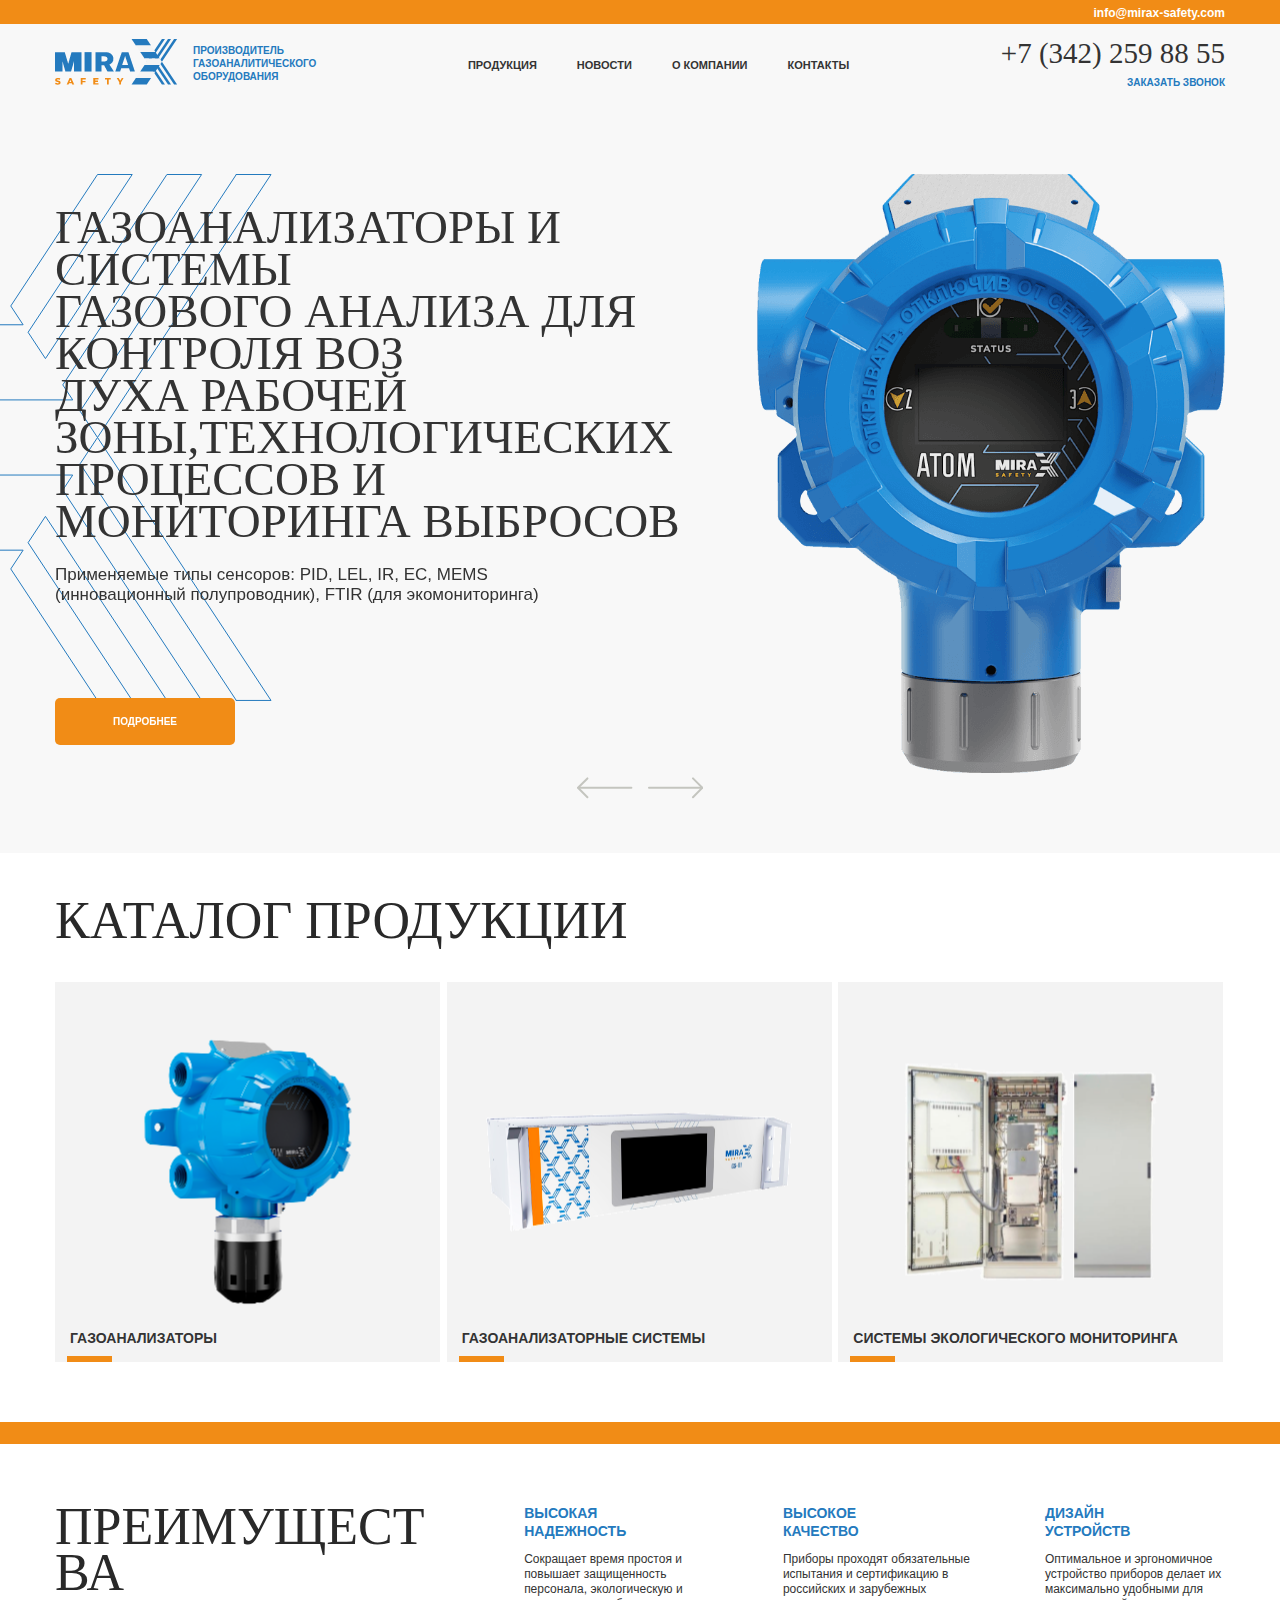
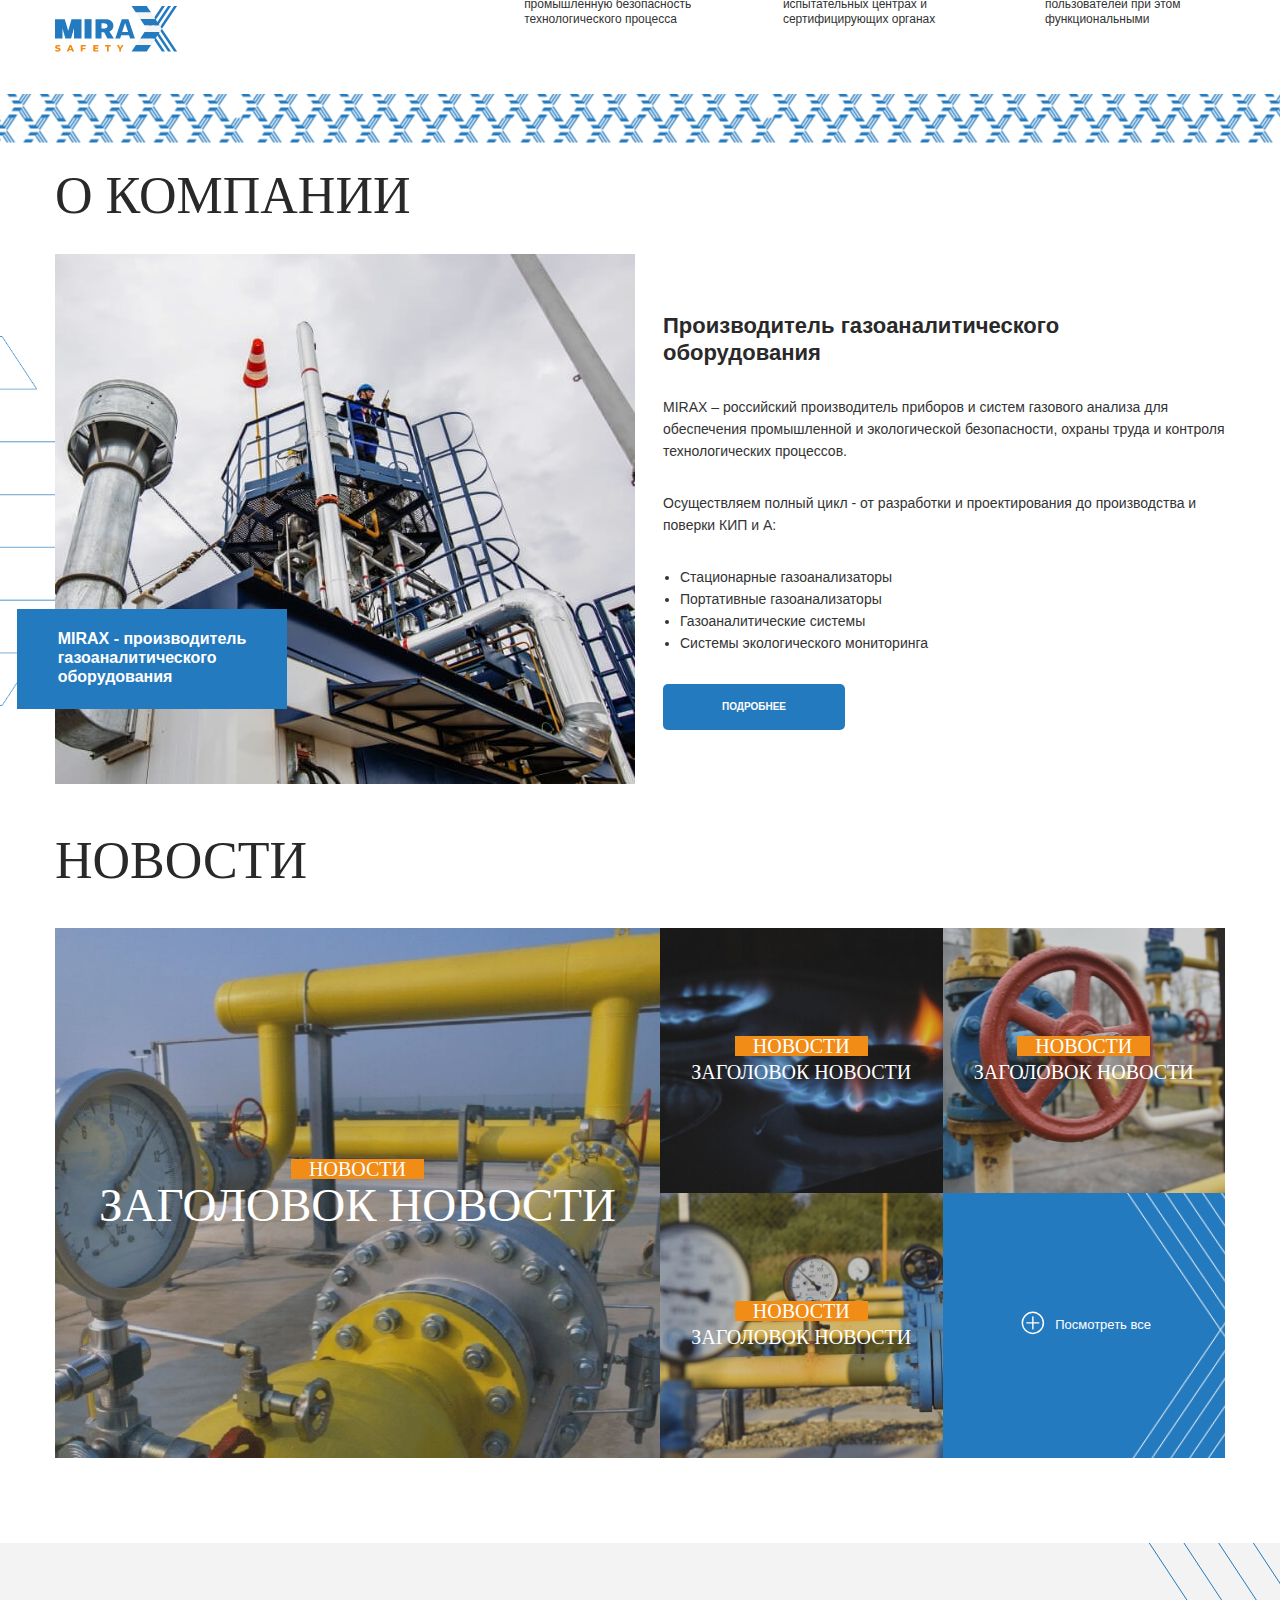
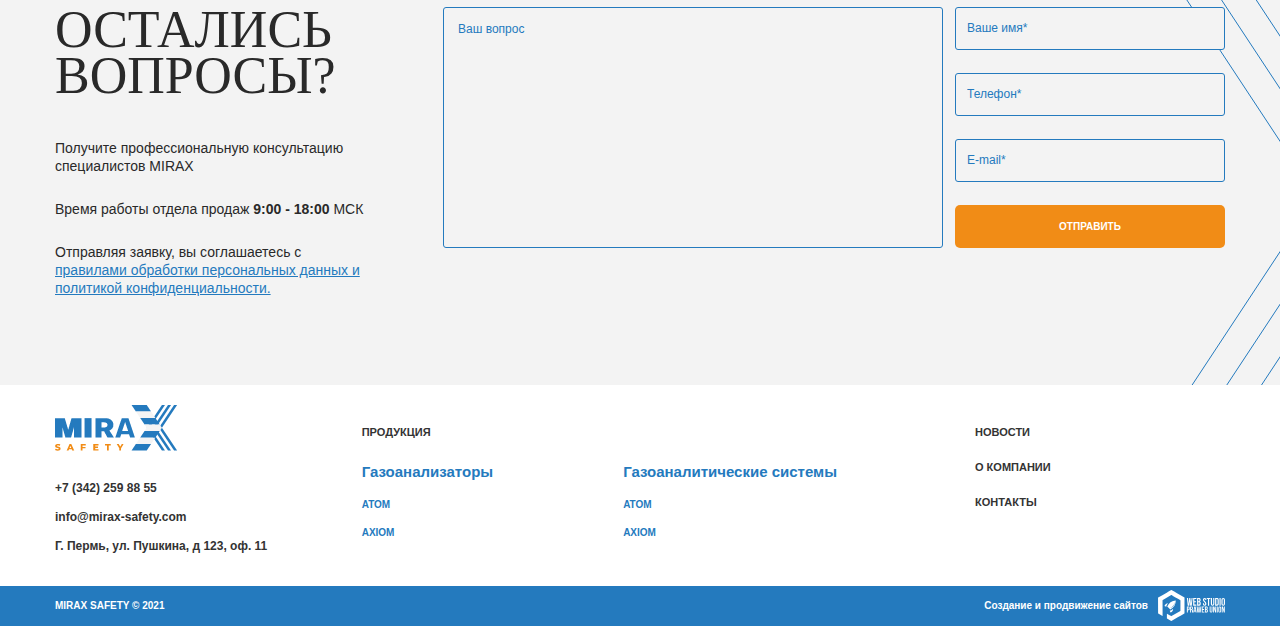
==== index.html @ 2a3ac5e4 "edit: create structure for page 'contacts'" ====
<!DOCTYPE html>
<html lang="ru">
<head>
	<meta charset="utf-8">
	<title>Mirax</title>
	<meta name="description" content="Description">
	<meta http-equiv="X-UA-Compatible" content="IE=edge">
	<meta name="viewport" content="width=device-width, initial-scale=1, maximum-scale=1">

	<link rel="stylesheet" href="libs/fancybox/fancybox.css">
	<link rel="stylesheet" href="libs/swiper/swiper-bundle.min.css">
	<link rel="stylesheet" href="css/main.css">
</head>
<body>

	<div class="hidden-menu">
		<div class="container">
			<div class="hidden-menu__wrapper">
				<div class="hidden-menu__nav">
					<ul>
						<li><a href="#">Продукция</a>
							<ul>
								<li><a href="#">Сенсор 1</a></li>
								<li><a href="#">Сенсор 2</a></li>
								<li><a href="#">Сенсор 3</a></li>
							</ul>
						</li>
						<li><a href="#">Новости</a></li>
						<li><a href="#">О компании</a></li>
						<li><a href="#">Контакты</a></li>
					</ul>
				</div>
				<!-- /.header-nav -->
				<div class="hidden-info__text">
					<a href="tel:73422598855" class="hidden-info__link">+7 (342) 259 88 55</a>
					<a href="mailto:info@mirax-safety.com" class="hidden-info__link">info@mirax-safety.com</a>
					<span class="hidden-info__adress">Г. Пермь, ул. Пушкина, д 123, оф. 11</span>
				</div>
				<!-- /.hidden-info__text -->
			</div>
			<!-- /.hidden-menu__wrapper -->
		</div>
		<!-- /.container -->
	</div>
	<!-- /.hidden-menu -->

	<header class="header _main">
		<div class="header-top">
			<div class="container">
				<a href="mailto:info@mirax-safety.com" class="header-top__mail">info@mirax-safety.com</a>
			</div>
			<!-- /.container -->
		</div>
		<!-- /.header-top -->
		<div class="container">
			<div class="header-wrapper">
				<div class="header-logo">
					<a href="#"><img src="img/header-logo.png" alt="image: logo"></a>
					<ul>
						<li>производитель</li>
						<li>газоаналитического</li>
						<li>оборудования</li>
					</ul>
				</div>
				<!-- /.header-logo -->
				<div class="header-nav">
					<ul>
						<li><a href="#">Продукция</a>
							<ul>
								<li><a href="#">Сенсор 1</a></li>
								<li><a href="#">Сенсор 2</a></li>
								<li><a href="#">Сенсор 3</a></li>
							</ul>
						</li>
						<li><a href="#">Новости</a></li>
						<li><a href="#">О компании</a></li>
						<li><a href="#">Контакты</a></li>
					</ul>
				</div>
				<!-- /.header-nav -->
				<div class="header-call">
					<a href="tel:73422598855" class="header-phone">+7 (342) 259 88 55</a>
					<a href="#" class="header-button">Заказать звонок</a>
				</div>
				<!-- /.header-call -->
				<div class="header-burger">
					<span></span>
					<span></span>
					<span></span>
				</div>
				<!-- /.header-burger -->
			</div>
			<!-- /.header-wrapper -->
		</div>
		<!-- /.container -->
	</header>


	<section class="main">
		
			<div class="main-wrapper">
				
					<div class="swiper main-slider">
						
						<div class="swiper-wrapper">
							
							<div class="swiper-slide main-slide">
								<div class="main-slide_container container">
									<div class="main-slide__wrapper">
										<div class="main-slide__info">
											<h1 class="main-slide__title">Газоанализаторы и системы <br> газового анализа для контроля воз <br> духа рабочей
												зоны,технологических <br> процессов и мониторинга выбросов</h1>
											<h4 class="main-slide__subtitle">Применяемые типы сенсоров: PID, LEL, IR, EC, MEMS <br> (инновационный
												полупроводник), FTIR (для экомониторинга)</h4>
											<a href="#" class="main-slide__button">Подробнее</a>
										</div>
										<!-- /.main-slide__info -->
										<div class="main-slide__bg">
											<img src="img/main-bg.png" alt="image: logo">
										</div>
										<!-- /.main-slide__bg -->
										<div class="main-slide__image">
											<img src="img/main-image.png" alt="image: product">
										</div>
										<!-- /.main-slide__image -->
									</div>
									<!-- /.main-slide__wrapper -->
								</div>
								<!-- / main-slide_container .container -->
							</div>
							<div class="swiper-slide main-slide">
								<div class="main-slide_container container">
									<div class="main-slide__wrapper">
										<div class="main-slide__info">
											<h1 class="main-slide__title">Газоанализаторы и системы <br> газового анализа для контроля воз <br> духа рабочей
												зоны,технологических <br> процессов и мониторинга выбросов</h1>
											<h4 class="main-slide__subtitle">Применяемые типы сенсоров: PID, LEL, IR, EC, MEMS <br> (инновационный
												полупроводник), FTIR (для экомониторинга)</h4>
											<a href="#" class="main-slide__button">Подробнее</a>
										</div>
										<!-- /.main-slide__info -->
										<div class="main-slide__bg">
											<img src="img/main-bg.png" alt="image: logo">
										</div>
										<!-- /.main-slide__bg -->
										<div class="main-slide__image">
											<img src="img/main-image.png" alt="image: product">
										</div>
										<!-- /.main-slide__image -->
									</div>
									<!-- /.main-slide__wrapper -->
								</div>
								<!-- / main-slide_container .container -->
							</div>

							<div class="swiper-slide main-slide">
								<div class="main-slide_container container">
									<div class="main-slide__wrapper">
										<div class="main-slide__info">
											<h1 class="main-slide__title">Газоанализаторы и системы <br> газового анализа для контроля воз <br> духа рабочей
												зоны,технологических <br> процессов и мониторинга выбросов</h1>
											<h4 class="main-slide__subtitle">Применяемые типы сенсоров: PID, LEL, IR, EC, MEMS <br> (инновационный
												полупроводник), FTIR (для экомониторинга)</h4>
											<a href="#" class="main-slide__button">Подробнее</a>
										</div>
										<!-- /.main-slide__info -->
										<div class="main-slide__bg">
											<img src="img/main-bg.png" alt="image: logo">
										</div>
										<!-- /.main-slide__bg -->
										<div class="main-slide__image">
											<img src="img/main-image.png" alt="image: product">
										</div>
										<!-- /.main-slide__image -->
									</div>
									<!-- /.main-slide__wrapper -->
								</div>
								<!-- / main-slide_container .container -->								
							</div>
							<!-- main-slide -->

						</div>
						<!-- swiper-wrapper -->


							<div class="main-slider__buttons container">
								<div class="main-button--prev">
									<svg xmlns="http://www.w3.org/2000/svg" width="55.402" height="21.633" viewBox="0 0 55.402 21.633">
										<g transform="translate(54.402 35.789) rotate(180)">
											<path d="M3,12H56.065" transform="translate(-3 12.972)" fill="none" stroke-linecap="round"
												stroke-width="2" fill-rule="evenodd" />
											<path d="M13,4l9.4,9.4L13,22.8" transform="translate(31 11.57)" fill="none" stroke-linecap="round"
												stroke-linejoin="round" stroke-width="2" fill-rule="evenodd" />
										</g>
									</svg>
								</div>
								<div class="main-button--next">
									<svg xmlns="http://www.w3.org/2000/svg" width="55.402" height="21.633" viewBox="0 0 55.402 21.633">
										<g transform="translate(1 -14.155)">
											<path d="M3,12H56.065" transform="translate(-3 12.972)" fill="none" stroke-linecap="round"
												stroke-width="2" fill-rule="evenodd" />
											<path d="M13,4l9.4,9.4L13,22.8" transform="translate(31 11.57)" fill="none" stroke-linecap="round"
												stroke-linejoin="round" stroke-width="2" fill-rule="evenodd" />
										</g>
									</svg>
								</div>
							</div>
							<!-- /.main-slider-buttons -->

					</div>
					<!-- swiper main-slider -->			
			</div>
			<!-- /.main-wrapper -->
	</section>

	<section class="catalog">
		<div class="container">
			<div class="catalog-wrapper">
				<h2 class="catalog-title section-title">Каталог продукции</h2>
				<div class="catalog-items">
					<a href="#" class="catalog-item" target="_blank">
						<img src="img/catalog-product-1.png" alt="image: product">
						<span class="catalog-item__text">Газоанализаторы</span>
					</a>
					<!-- /.catalog-item -->

					<a href="#" class="catalog-item" target="_blank">
						<img src="img/catalog-product-2.png" alt="image: product">
						<span class="catalog-item__text">Газоанализаторные системы</span>
					</a>
					<!-- /.catalog-item -->
					
					<a href="#" class="catalog-item" target="_blank">
						<img src="img/catalog-product-3.png" alt="image: product">
						<span class="catalog-item__text">Системы экологического мониторинга</span>
					</a>
					<!-- /.catalog-item -->					

					
				</div>
				<!-- /.catalog-items -->
			</div>
			<!-- /.catalog-wrapper -->
		</div>
		<!-- /.container -->
	</section>

	<section class="advantages">
		<div class="container">
			<div class="advantages-wrapper">
				<div class="advantages-info">
					<h2 class="advantages-title section-title">Преимущества</h2>
					<div class="advantages-logo">
						<img src="img/header-logo.png" alt="icon: logo">
					</div>
				</div>
				<!-- /.advantages-info -->
				<div class="advantages-list">
					<div class="advantages-block">
						<h4 class="advantages-block__title">Высокая <br> надежность</h4>
						<p class="advantages-block__text">Сокращает время простоя и повышает защищенность персонала, экологическую и промышленную безопасность технологического процесса</p>
					</div>
					<!-- /.advantages-block -->
					<div class="advantages-block">
						<h4 class="advantages-block__title">Высокое <br> качество</h4>
						<p class="advantages-block__text">Приборы проходят обязательные испытания и сертификацию в российских и зарубежных испытательных центрах и сертифицирующих органах</p>
					</div>
					<!-- /.advantages-block -->
					<div class="advantages-block">
						<h4 class="advantages-block__title">Дизайн <br> Устройств</h4>
						<p class="advantages-block__text">Оптимальное и эргономичное устройство приборов делает их максимально удобными для пользователей при этом функциональными</p>
					</div>
					<!-- /.advantages-block -->
				</div>
				<!-- /.advantages-list -->
			</div>
			<!-- /.advantages-wrapper -->
		</div>
		<!-- /.container -->
	</section>

	<section class="about">
		<div class="container">
			<div class="about-wrapper">
				<h2 class="about-title section-title">О компании</h2>
				<div class="about-content">
					<div class="about-content__bg">
						<img src="img/main-bg.png" alt="image: logo">
					</div>
					<!-- /.about-content__bg -->
					<div class="about-image">
						<img src="img/about-main-image.jpg" alt="image: production">
						<div class="about-image__text">
							MIRAX - производитель <br> газоаналитического <br> оборудования
						</div>
						<!-- /.about-image__text -->
					</div>
					<!-- /.about-image -->
					<div class="about-info">
						<h4 class="about-info__title">Производитель газоаналитического <br> оборудования</h4>
						<p>MIRAX – российский производитель приборов и систем газового анализа для обеспечения промышленной и экологической
						безопасности, охраны труда и контроля технологических процессов.</p>
						<p>Осуществляем полный цикл - от разработки и проектирования до производства и поверки КИП и А:</p>
						<ul>
							<li>Стационарные газоанализаторы</li>
							<li>Портативные газоанализаторы</li>
							<li>Газоаналитические системы</li>
							<li>Системы экологического мониторинга</li>
						</ul>
						<a href="#" class="about-info__button">Подробнее</a>
					</div>
					<!-- /.about-info -->
				</div>
				<!-- /.about-content -->
			</div>
			<!-- /.about-wrapper -->
		</div>
		<!-- /.container -->
	</section>

	<section class="news">
		<div class="container">
			<div class="news-wrapper">
				<h2 class="news-title section-title">Новости</h2>
				<div class="news-content">
					<div class="news-item__main">
						<img src="img/news-main-image.jpg" alt="image: production" class="news-item__main__bg">
						<a href="#" class="news-item__link" target="_blank"></a>
						<span class="news-item__label">Новости</span>
						<h4 class="news-item__main__title">Заголовок новости</h4>
					</div>
					<!-- /.news-item__main -->

						<div class="news-item">
							<img src="img/news-image-2.jpg" alt="image: production" class="news-item__bg">
							<a href="#" class="news-item__link" target="_blank"></a>
							<span class="news-item__label">Новости</span>
							<h4 class="news-item__title">Заголовок новости</h4>
						</div>
						<!-- /.news-item -->
						<div class="news-item">
							<img src="img/news-image-3.jpg" alt="image: production" class="news-item__bg">
							<a href="#" class="news-item__link" target="_blank"></a>
							<span class="news-item__label">Новости</span>
							<h4 class="news-item__title">Заголовок новости</h4>
						</div>
						<!-- /.news-item -->
						<div class="news-item">
							<img src="img/news-image-4.jpg" alt="image: production" class="news-item__bg">
							<a href="#" class="news-item__link" target="_blank"></a>
							<span class="news-item__label">Новости</span>
							<h4 class="news-item__title">Заголовок новости</h4>
						</div>
						<!-- /.news-item -->
						<div class="news-item__last">
							<img src="img/news-item-5-logo.png" alt="image: production" class="news-item__last__bg">
							<a href="#" class="news-item__last__link" target="_blank"></a>					
							<div class="news-item__last__circle">
								<svg xmlns="http://www.w3.org/2000/svg" width="31.71" height="31.71" viewBox="0 0 31.71 31.71">
									<g id="Сгруппировать_78"  transform="translate(322.121 -480.018) rotate(45)">
										<path  
											d="M122.861,567.943v-1.489a1.8,1.8,0,0,0,.041-.209,10.783,10.783,0,0,1,1.871-5.3,11.057,11.057,0,0,1,7.367-4.789c.393-.072.792-.114,1.188-.17h1.489a1.717,1.717,0,0,0,.212.041,10.03,10.03,0,0,1,3.054.7,11.091,11.091,0,0,1,7.029,8.535c.078.391.115.791.171,1.186v1.489a1.707,1.707,0,0,0-.042.211,9.971,9.971,0,0,1-.71,3.075A11.1,11.1,0,0,1,136,578.239c-.391.078-.79.115-1.186.171h-1.489a1.47,1.47,0,0,0-.19-.039,10.751,10.751,0,0,1-5.064-1.707,11.065,11.065,0,0,1-5.039-7.514C122.96,568.75,122.918,568.345,122.861,567.943Zm1.4-.77a9.808,9.808,0,1,0,9.846-9.784A9.835,9.835,0,0,0,124.262,567.173Z"
											transform="translate(0)" />
										<path  
											d="M139.139,571.278c.611.608,1.206,1.2,1.8,1.79q.953.951,1.9,1.905a.678.678,0,0,1,.141.823.639.639,0,0,1-.7.37,1.286,1.286,0,0,1-.546-.325c-1.159-1.142-2.306-2.3-3.457-3.447-.035-.036-.073-.07-.123-.118-.061.057-.119.109-.174.163q-1.742,1.741-3.482,3.484a.723.723,0,0,1-.731.234.7.7,0,0,1-.348-1.135c.1-.116.214-.22.322-.328q1.617-1.618,3.237-3.234a1.893,1.893,0,0,1,.228-.164c-.455-.446-.867-.846-1.274-1.251q-1.209-1.2-2.415-2.414a.708.708,0,1,1,.99-1l3.544,3.545c.03.03.063.057.1.093.064-.061.123-.114.178-.169q1.742-1.741,3.483-3.482a.7.7,0,0,1,1.078.9c-.084.1-.182.189-.275.282Z"
											transform="translate(-4.079 -4.076)"  />
									</g>
								</svg>
							</div>
							<!-- /.news-item__last__circle -->
							<span class="news-item__last__text">Посмотреть все</span>						
						</div>
						<!-- /.news-item -->

				</div>
				<!-- /.news-content -->
			</div>
			<!-- /.news-wrapper -->
		</div>
		<!-- /.container -->
	</section>

	<section class="request">
		<div class="request__bg">
			<img src="img/main-bg.png" alt="image: logo">
		</div>
		<!-- /.request__bg -->
		<div class="container request_container">
			<div class="request-wrapper">
				<div class="request-description">
					<h2 class="request-title section-title">Остались вопросы?</h2>
					<p class="request-text">Получите профессиональную консультацию <br> специалистов MIRAX</p>
					<p class="request-text">Время работы отдела продаж <strong>9:00 - 18:00</strong> МСК</p>
					<p class="request-text">Отправляя заявку, вы соглашаетесь с <br>
						<a href="#" class="request-text__link">правилами обработки персональных данных и <br> политикой конфиденциальности.</a>
					</p>
				</div>
				<!-- /.request-description -->
				<div class="request-form">
					<form action="#">
						<div class="request-form__wrapper">
							<textarea class="request-input request-input--message" placeholder="Ваш вопрос"></textarea>							
							<div class="request-inputs">
								<input type="text" class="request-input" required placeholder="Ваше имя*">
								<input type="tel" class="request-input" required placeholder="Телефон*">
								<input type="email" class="request-input" required placeholder="E-mail*">
								<button type="submit" class="request-button">Отправить</button>
							</div>
							<!-- /.request-inputs -->							
						</div>
						<!-- /.form-wrapper -->
					</form>
				</div>
				<!-- /.request-form -->
			</div>
			<!-- /.request-wrapper -->
		</div>
		<!-- /.container -->
	</section>

	<footer class="footer">
		<div class="container">
			<div class="footer-wrapper">
				<div class="footer-info">
					<div class="footer-logo">
						<a href="#"><img src="img/header-logo.png" alt="image: logo"></a>
					</div>
					<!-- /.footer-logo -->
					<div class="footer-info__text">
						<a href="tel:73422598855" class="footer-info__link">+7 (342) 259 88 55</a>
						<a href="mailto:info@mirax-safety.com" class="footer-info__link">info@mirax-safety.com</a>
						<span class="footer-info__adress">Г. Пермь, ул. Пушкина, д 123, оф. 11</span>
					</div>
					<!-- /.footer-info__text -->
				</div>
				<!-- /.footer-info -->
				<div class="footer-production">
					<a href="#" class="footer-link__main">Продукция</a>
					<div class="footer-production__items">
						<div class="footer-production__item">
							<a href="#" class="footer-link__secondary">Газоанализаторы</a>
							<ul>
								<li><a href="#">ATOM</a></li>
								<li><a href="#">AXIOM</a></li>
							</ul>
						</div>
						<!-- /.footer-production__item -->
						<div class="footer-production__item">
							<a href="#" class="footer-link__secondary">Газоаналитические системы</a>
							<ul>
								<li><a href="#">ATOM</a></li>
								<li><a href="#">AXIOM</a></li>
							</ul>
						</div>
						<!-- /.footer-production__item -->
					</div>
					<!-- /.footer-production__items -->
				</div>
				<!-- /.footer-production -->
				<div class="footer-links">
						<a href="#" class="footer-link__main" target="_blank">Новости</a>
						<a href="#" class="footer-link__main" target="_blank">О компании</a>
						<a href="#" class="footer-link__main" target="_blank">Контакты</a>
				</div>
				<!-- /.footer-links -->
			</div>
			<!-- /.footer-wrapper -->
		</div>
		<!-- /.container -->
		<div class="footer-label">
			<div class="container">
				<div class="footer-label__wrapper">			
					<div class="mirax-label">
						<span>MIRAX SAFETY © 2021</span>
					</div>
					<!-- /.mirax-label -->
					<div class="studio-label">
						<span class="studio-text">Создание и продвижение сайтов</span>
						<a href="#"><img src="img/web-studio-logo.svg" alt="image: web-studio logo"></a>
					</div>
					<!-- /.studio-label -->
				</div>
				<!-- /.footer-label__wrapper -->
			</div>
			<!-- /.container -->
		</div>
		<!-- /.footer-label -->
	</footer>



	<script src="libs/jquery.min.js"></script>
	<script src="libs/fancybox/fancybox.js"></script>
	<script src="libs/swiper/swiper-bundle.min.js"></script>
	<script src="js/common.js"></script>

</body>
</html>
---- css/main.css ----
@font-face {
  font-family: "Alumni Sans";
  src: url("../fonts/AlumniSans-Medium.woff2") format("woff2");
  font-weight: 500;
  font-style: normal;
}

@font-face {
  font-family: "Montserrat";
  src: url("../fonts/Montserrat-Regular.woff2") format("woff2");
  font-weight: normal;
  font-style: normal;
}

@font-face {
  font-family: "Montserrat";
  src: url("../fonts/Montserrat-Medium.woff2") format("woff2");
  font-weight: 500;
  font-style: normal;
}

@font-face {
  font-family: "Montserrat";
  src: url("../fonts/Montserrat-SemiBold.woff2") format("woff2");
  font-weight: 600;
  font-style: normal;
}

@font-face {
  font-family: "Montserrat";
  src: url("../fonts/Montserrat-Bold.woff2") format("woff2");
  font-weight: bold;
  font-style: normal;
}

*, *::before, *::after {
  -webkit-box-sizing: border-box;
          box-sizing: border-box;
  outline: none !important;
}

ul[class], ol[class] {
  padding: 0;
  list-style: none;
}

body, h1, h2, h3, h4, p, ul[class], ol[class], li, figure, figcaption, blockquote, dl, dd {
  margin: 0;
}

a:not([class]) {
  text-decoration-skip-ink: auto;
}

input, button, textarea, select {
  font: inherit;
}

html, body {
  height: 100%;
}

h1, h2, h3, h4, h5, h6, p {
  margin: 0;
}

body {
  font-size: 16px;
  min-width: 320px;
  position: relative;
  line-height: normal;
  font-family: "Montserrat", sans-serif;
  color: #333333;
  word-break: break-word;
}

.img {
  display: block;
  max-width: 100%;
  height: auto;
}

.container {
  width: 1170px;
  max-width: 100%;
  margin: 0 auto;
}

.section-title {
  font-family: 'Alumni Sans';
  font-size: 52px;
  line-height: 46px;
  font-weight: 500;
  text-transform: uppercase;
  color: #292929;
}

.hidden-menu {
  padding: 120px 0 0 0;
  position: fixed;
  left: 0;
  top: -100%;
  right: 0;
  width: 100%;
  height: 100%;
  background-color: #F8F8F8;
  -webkit-transition: all 0.3s ease;
  transition: all 0.3s ease;
  z-index: 99;
}

.hidden-menu__wrapper {
  display: -webkit-box;
  display: -ms-flexbox;
  display: flex;
  -webkit-box-orient: vertical;
  -webkit-box-direction: normal;
      -ms-flex-direction: column;
          flex-direction: column;
  -webkit-box-align: center;
      -ms-flex-align: center;
          align-items: center;
  row-gap: 70px;
  text-align: center;
}

.hidden-menu__nav ul {
  display: -webkit-box;
  display: -ms-flexbox;
  display: flex;
  -webkit-box-orient: vertical;
  -webkit-box-direction: normal;
      -ms-flex-direction: column;
          flex-direction: column;
  row-gap: 20px;
  list-style: none;
  margin: 0;
  padding: 0;
}

.hidden-menu__nav ul li a {
  font-size: 17px;
  line-height: 22px;
  font-weight: bold;
  color: #333333;
  text-decoration: none;
}

.hidden-info__text {
  display: -webkit-box;
  display: -ms-flexbox;
  display: flex;
  -webkit-box-orient: vertical;
  -webkit-box-direction: normal;
      -ms-flex-direction: column;
          flex-direction: column;
  -webkit-box-align: center;
      -ms-flex-align: center;
          align-items: center;
  row-gap: 20px;
}

.hidden-info__link {
  font-size: 14px;
  line-height: 20px;
  font-weight: 600;
  color: #306192;
}

.hidden-info__adress {
  font-size: 14px;
  line-height: 20px;
  font-weight: 600;
  color: #306192;
}

.hidden-menu__nav ul li ul {
  display: none;
}

.hidden-menu__nav ul li ul li a {
  font-size: 14px;
}

.hidden-menu__nav ul li ul li {
  margin-top: 8px;
}

.header._main {
  background-color: #F8F8F8;
}

.header {
  background-color: #fff;
  -webkit-transition: all 0.3s ease;
  transition: all 0.3s ease;
}

.header-top {
  width: 100%;
  background-color: #F18C16;
  height: 24px;
  display: -webkit-box;
  display: -ms-flexbox;
  display: flex;
  -webkit-box-align: center;
      -ms-flex-align: center;
          align-items: center;
  text-align: right;
  -webkit-transition: all 0.2s ease;
  transition: all 0.2s ease;
}

.header-top__mail {
  text-decoration: none;
  color: #fff;
  font-size: 12px;
  line-height: 15px;
  font-weight: bold;
  -webkit-transition: all 0.2s ease;
  transition: all 0.2s ease;
}

.header-top__mail:hover {
  color: #e6e6e6;
}

.header-wrapper {
  height: 80px;
  display: -webkit-box;
  display: -ms-flexbox;
  display: flex;
  -webkit-box-align: center;
      -ms-flex-align: center;
          align-items: center;
  -webkit-box-pack: justify;
      -ms-flex-pack: justify;
          justify-content: space-between;
}

.header-logo {
  display: -webkit-box;
  display: -ms-flexbox;
  display: flex;
  -webkit-box-align: center;
      -ms-flex-align: center;
          align-items: center;
}

.header-logo ul {
  list-style: none;
  min-height: 40px;
  padding: 0;
  margin: 0 0 0 15px;
}

.header-logo ul li {
  font-size: 10px;
  line-height: 13px;
  font-weight: bold;
  color: #247abe;
  text-transform: uppercase;
}

.header-nav {
  padding: 0 40px 0 40px;
  margin: 0 auto;
}

.header-nav ul {
  display: -webkit-box;
  display: -ms-flexbox;
  display: flex;
  -webkit-box-align: center;
      -ms-flex-align: center;
          align-items: center;
  -webkit-box-pack: start;
      -ms-flex-pack: start;
          justify-content: flex-start;
  -webkit-column-gap: 40px;
          column-gap: 40px;
  row-gap: 10px;
  -ms-flex-wrap: wrap;
      flex-wrap: wrap;
  list-style: none;
  padding: 0;
  margin: 0;
}

.header-nav ul li a {
  color: #333333;
  text-decoration: none;
  font-size: 11px;
  line-height: 14px;
  font-weight: bold;
  -webkit-transition: all 0.3s ease;
  transition: all 0.3s ease;
  text-transform: uppercase;
}

.header-nav ul li a:hover {
  color: #247abe;
}

.header-nav ul li:first-child {
  position: relative;
}

.header-nav ul li:hover:first-child ul {
  display: -webkit-box;
  display: -ms-flexbox;
  display: flex;
}

.header-nav ul li ul {
  display: none;
  -webkit-box-orient: vertical;
  -webkit-box-direction: normal;
      -ms-flex-direction: column;
          flex-direction: column;
  position: absolute;
  left: 0;
  top: 20px;
  row-gap: 0;
  padding: 20px 0 0 0;
  z-index: 50;
}

.header-nav ul li ul li {
  display: -webkit-box;
  display: -ms-flexbox;
  display: flex;
  -webkit-box-align: center;
      -ms-flex-align: center;
          align-items: center;
  -webkit-box-pack: center;
      -ms-flex-pack: center;
          justify-content: center;
  width: 174px;
  height: 30px;
  background-color: #3C7AB9;
}

.header-nav ul li ul li:not(:last-child) {
  margin: 0 0 1px 0;
}

.header-nav ul li ul li a {
  display: -webkit-box;
  display: -ms-flexbox;
  display: flex;
  -webkit-box-align: center;
      -ms-flex-align: center;
          align-items: center;
  -webkit-box-pack: start;
      -ms-flex-pack: start;
          justify-content: flex-start;
  width: 100%;
  height: 100%;
  padding: 5px 10px;
  color: #fff;
  text-decoration: none;
  -webkit-transition: all 0.3s ease;
  transition: all 0.3s ease;
}

.header-nav ul li ul li a:hover {
  background-color: #306192;
  color: #fff;
}

.header-call {
  display: -webkit-box;
  display: -ms-flexbox;
  display: flex;
  -webkit-box-orient: vertical;
  -webkit-box-direction: normal;
      -ms-flex-direction: column;
          flex-direction: column;
  -webkit-box-align: end;
      -ms-flex-align: end;
          align-items: flex-end;
  -webkit-box-pack: center;
      -ms-flex-pack: center;
          justify-content: center;
  -ms-flex-negative: 0;
      flex-shrink: 0;
}

.header-phone {
  font-family: 'Alumni Sans';
  font-size: 29px;
  line-height: 26px;
  text-decoration: none;
  color: #333333;
  -webkit-transition: all 0.3s ease;
  transition: all 0.3s ease;
  margin: 0 0 10px 0;
}

.header-phone:hover {
  color: #3C7AB9;
}

.header-button {
  font-size: 10px;
  line-height: 13px;
  font-weight: bold;
  color: #247abe;
  text-decoration: none;
  text-transform: uppercase;
  -webkit-transition: all 0.3s ease;
  transition: all 0.3s ease;
}

.header-button:hover {
  color: #1c5e93;
}

.header-bottom {
  background-color: #F8F8F8;
  min-height: 40px;
  display: -webkit-box;
  display: -ms-flexbox;
  display: flex;
  -webkit-box-pack: start;
      -ms-flex-pack: start;
          justify-content: flex-start;
  -webkit-box-align: center;
      -ms-flex-align: center;
          align-items: center;
}

.header-bottom__wrapper ul {
  display: -webkit-box;
  display: -ms-flexbox;
  display: flex;
  -webkit-box-align: center;
      -ms-flex-align: center;
          align-items: center;
  -webkit-box-pack: start;
      -ms-flex-pack: start;
          justify-content: flex-start;
  -webkit-column-gap: 20px;
          column-gap: 20px;
  margin: 0;
  padding: 0;
  list-style: none;
}

.header-bottom__wrapper ul li {
  position: relative;
  color: #247ABE;
  font-size: 11px;
  line-height: 14px;
  font-weight: bold;
}

.header-bottom__wrapper ul li:not(:last-child)::after {
  content: '/';
  position: absolute;
  color: #292929;
  font-size: 11px;
  line-height: 14px;
  font-weight: bold;
  top: 50%;
  -webkit-transform: translateY(-50%);
          transform: translateY(-50%);
  right: -12px;
}

.header-bottom__wrapper ul li a {
  text-decoration: none;
  -webkit-transition: all 0.3s ease;
  transition: all 0.3s ease;
  color: #292929;
}

.header-bottom__wrapper ul li a:hover {
  color: #247ABE;
}

.main {
  padding: 70px 0 50px 0;
  position: relative;
  background-color: #F8F8F8;
}

.main-slider__buttons {
  display: -webkit-box;
  display: -ms-flexbox;
  display: flex;
  -webkit-box-align: center;
      -ms-flex-align: center;
          align-items: center;
  -webkit-box-pack: center;
      -ms-flex-pack: center;
          justify-content: center;
  -webkit-column-gap: 15px;
          column-gap: 15px;
}

.main-slide {
  position: relative;
  overflow: hidden;
}

.main-slide__bg {
  position: absolute;
  left: 20px;
  width: 100%;
  height: 100%;
  z-index: -1;
}

.main-slide__wrapper {
  display: -webkit-box;
  display: -ms-flexbox;
  display: flex;
  -webkit-box-align: center;
      -ms-flex-align: center;
          align-items: center;
  -webkit-box-pack: justify;
      -ms-flex-pack: justify;
          justify-content: space-between;
}

.main-slide__info {
  display: -webkit-box;
  display: -ms-flexbox;
  display: flex;
  -webkit-box-orient: vertical;
  -webkit-box-direction: normal;
      -ms-flex-direction: column;
          flex-direction: column;
  -webkit-box-align: start;
      -ms-flex-align: start;
          align-items: flex-start;
  padding: 0 30px 0 0;
  -ms-flex-negative: 0;
      flex-shrink: 0;
  max-width: 60%;
}

.main-slide__title {
  font-family: 'Alumni Sans';
  font-size: 47px;
  line-height: 42px;
  font-weight: 500;
  text-transform: uppercase;
  color: #333333;
  margin: 0 0 23px 0;
}

.main-slide__subtitle {
  margin: 0 0 93px 0;
  font-size: 17px;
  line-height: 20px;
  font-weight: 500;
}

.main-slide__button {
  display: -webkit-box;
  display: -ms-flexbox;
  display: flex;
  -webkit-box-align: center;
      -ms-flex-align: center;
          align-items: center;
  -webkit-box-pack: center;
      -ms-flex-pack: center;
          justify-content: center;
  min-width: 180px;
  min-height: 45px;
  padding: 16px 56px;
  text-decoration: none;
  border-radius: 5px;
  font-weight: bold;
  font-size: 10px;
  line-height: 13px;
  border: 1px solid transparent;
  color: #fff;
  background-color: #F18C16;
  text-transform: uppercase;
  -webkit-transition: all 0.3s ease;
  transition: all 0.3s ease;
}

.main-slide__button:hover {
  background-color: #c8710c;
}

.main-slide__image {
  -webkit-box-flex: 0;
      -ms-flex-positive: 0;
          flex-grow: 0;
  -ms-flex-negative: 0;
      flex-shrink: 0;
}

.main-slide__image img {
  max-width: 100%;
  max-height: 100%;
  -o-object-fit: cover;
     object-fit: cover;
}

.main-button--prev {
  stroke: #c4c5bf;
  cursor: pointer;
  -webkit-transition: all 0.3s ease;
  transition: all 0.3s ease;
}

.main-button--prev:hover {
  stroke: #007BBA;
}

.main-button--next {
  stroke: #c4c5bf;
  cursor: pointer;
  -webkit-transition: all 0.3s ease;
  transition: all 0.3s ease;
}

.main-button--next:hover {
  stroke: #007BBA;
}

.catalog {
  padding: 45px 0 60px 0;
  border-bottom: 22px solid #F18C16;
}

.catalog-title {
  margin: 0 0 38px 0;
}

.catalog-items {
  display: -ms-grid;
  display: grid;
  -ms-grid-columns: (1fr)[3];
      grid-template-columns: repeat(3, 1fr);
  -webkit-column-gap: 5px;
          column-gap: 5px;
  row-gap: 5px;
}

.catalog-item {
  grid-column: span 1;
  position: relative;
  display: -webkit-box;
  display: -ms-flexbox;
  display: flex;
  -webkit-box-orient: vertical;
  -webkit-box-direction: normal;
      -ms-flex-direction: column;
          flex-direction: column;
  -webkit-box-align: start;
      -ms-flex-align: start;
          align-items: flex-start;
  -webkit-box-pack: end;
      -ms-flex-pack: end;
          justify-content: flex-end;
  width: 385px;
  min-height: 380px;
  padding: 15px;
  background-color: #F3F3F3;
  text-decoration: none;
  font-weight: bold;
  font-size: 14px;
  line-height: 18px;
  color: #333333;
  text-transform: uppercase;
}

.catalog-item img {
  position: absolute;
  left: 50%;
  top: 50%;
  -webkit-transform: translate(-50%, -50%);
          transform: translate(-50%, -50%);
  max-width: 100%;
}

.catalog-item__text {
  max-width: 100%;
}

.catalog-item::before {
  content: '';
  position: absolute;
  left: 12px;
  bottom: 0;
  width: 45px;
  height: 6px;
  background-color: #F18C16;
}

.catalog-item::after {
  content: '';
  position: absolute;
  width: 100%;
  height: 100%;
  left: 0;
  top: 0;
  right: 0;
  bottom: 0;
  background-color: #247ABE;
  opacity: 0;
  -webkit-transition: all 0.2s ease;
  transition: all 0.2s ease;
}

.catalog-item:hover::after {
  opacity: 0.3;
}

.advantages {
  position: relative;
  padding: 60px 0 87px 0;
}

.advantages::after {
  content: '';
  position: absolute;
  bottom: 0;
  left: 0;
  right: 0;
  width: 100%;
  height: 49px;
  background-image: url("../img/advantages-after.png");
  background-repeat: repeat;
  background-position: center;
}

.advantages-wrapper {
  display: -webkit-box;
  display: -ms-flexbox;
  display: flex;
  -webkit-box-align: start;
      -ms-flex-align: start;
          align-items: flex-start;
  -webkit-column-gap: 70px;
          column-gap: 70px;
}

.advantages-info {
  display: -webkit-box;
  display: -ms-flexbox;
  display: flex;
  -webkit-box-orient: vertical;
  -webkit-box-direction: normal;
      -ms-flex-direction: column;
          flex-direction: column;
  -webkit-box-align: start;
      -ms-flex-align: start;
          align-items: flex-start;
  -webkit-box-pack: center;
      -ms-flex-pack: center;
          justify-content: center;
}

.advantages-title {
  margin: 0 0 10px 0;
}

.advantages-list {
  display: -webkit-box;
  display: -ms-flexbox;
  display: flex;
  -webkit-box-align: start;
      -ms-flex-align: start;
          align-items: flex-start;
  -webkit-box-pack: justify;
      -ms-flex-pack: justify;
          justify-content: space-between;
  -webkit-column-gap: 70px;
          column-gap: 70px;
  -webkit-box-flex: 1;
      -ms-flex-positive: 1;
          flex-grow: 1;
}

.advantages-block {
  max-width: 210px;
}

.advantages-block__title {
  color: #247abe;
  font-size: 14px;
  line-height: 18px;
  font-weight: bold;
  margin: 0 0 12px 0;
  text-transform: uppercase;
}

.advantages-block__text {
  font-size: 12px;
  line-height: 15px;
  font-weight: 500;
}

.about {
  padding: 30px 0 25px 0;
}

.about-title {
  margin: 0 0 35px 0;
}

.about-content {
  display: -webkit-box;
  display: -ms-flexbox;
  display: flex;
  -webkit-box-align: center;
      -ms-flex-align: center;
          align-items: center;
  -webkit-column-gap: 28px;
          column-gap: 28px;
  position: relative;
}

.about-content__bg {
  position: absolute;
  width: 370px;
  height: 370px;
  top: 50%;
  left: -15%;
  -webkit-transform: translateY(-50%);
          transform: translateY(-50%);
}

.about-content__bg img {
  max-width: 100%;
  height: 100%;
}

.about-image {
  position: relative;
  width: 100%;
  height: 100%;
}

.about-image__text {
  display: -webkit-box;
  display: -ms-flexbox;
  display: flex;
  -webkit-box-align: start;
      -ms-flex-align: start;
          align-items: flex-start;
  -webkit-box-pack: center;
      -ms-flex-pack: center;
          justify-content: center;
  position: absolute;
  width: 270px;
  min-height: 100px;
  left: -38px;
  bottom: 79px;
  padding: 20px;
  color: #fff;
  font-weight: bold;
  font-size: 16px;
  line-height: 19px;
  background-color: #247ABE;
}

.about-info {
  display: -webkit-box;
  display: -ms-flexbox;
  display: flex;
  -webkit-box-align: start;
      -ms-flex-align: start;
          align-items: flex-start;
  -webkit-box-orient: vertical;
  -webkit-box-direction: normal;
      -ms-flex-direction: column;
          flex-direction: column;
  row-gap: 30px;
}

.about-info__title {
  font-size: 22px;
  line-height: 27px;
  font-weight: bold;
  color: #292929;
}

.about-info p, .about-info ul, .about-info li {
  font-size: 14px;
  line-height: 22px;
  font-weight: 500;
}

.about-info ul {
  margin: 0;
  padding: 0 0 0 17px;
}

.about-info__button {
  display: -webkit-box;
  display: -ms-flexbox;
  display: flex;
  -webkit-box-align: center;
      -ms-flex-align: center;
          align-items: center;
  -webkit-box-pack: center;
      -ms-flex-pack: center;
          justify-content: center;
  min-width: 182px;
  height: 46px;
  padding: 15px 50px;
  font-size: 10px;
  line-height: 13px;
  font-weight: bold;
  background-color: #247abe;
  text-decoration: none;
  border-radius: 5px;
  text-transform: uppercase;
  color: #fff;
  -webkit-transition: all 0.3s ease;
  transition: all 0.3s ease;
}

.about-info__button:hover {
  background-color: #1c5e93;
}

.news {
  padding: 25px 0 85px 0;
}

.news-title {
  margin: 0 0 44px 0;
}

.news-content {
  display: -ms-grid;
  display: grid;
  -ms-grid-columns: (1fr)[4];
      grid-template-columns: repeat(4, 1fr);
  -ms-grid-rows: (1fr)[2];
      grid-template-rows: repeat(2, 1fr);
}

.news-item {
  grid-column: span 1;
  grid-row: span 1;
  position: relative;
  width: 100%;
  max-height: 280px;
  min-height: 265px;
  padding: 10px;
  -webkit-box-flex: 0;
      -ms-flex: 0 1 50%;
          flex: 0 1 50%;
  display: -webkit-box;
  display: -ms-flexbox;
  display: flex;
  -webkit-box-align: center;
      -ms-flex-align: center;
          align-items: center;
  -webkit-box-pack: center;
      -ms-flex-pack: center;
          justify-content: center;
  -webkit-box-orient: vertical;
  -webkit-box-direction: normal;
      -ms-flex-direction: column;
          flex-direction: column;
  overflow: hidden;
}

.news-item__bg {
  position: absolute;
  width: 100%;
  height: 100%;
  top: 0;
  right: 0;
  bottom: 0;
  left: 0;
  z-index: 0;
}

.news-item::before {
  content: '';
  position: absolute;
  width: 100%;
  height: 100%;
  top: 0;
  right: 0;
  bottom: 0;
  left: 0;
  background-color: #57575746;
  z-index: 1;
  -webkit-transition: all 0.3s ease;
  transition: all 0.3s ease;
}

.news-item:hover::before {
  background-color: #2c2c2c9f;
}

.news-item__link {
  position: absolute;
  top: 0;
  left: 0;
  right: 0;
  bottom: 0;
  display: inline-block;
  width: 100%;
  height: 100%;
  z-index: 20;
}

.news-item__label {
  position: relative;
  font-family: 'Alumni Sans';
  font-weight: 500;
  font-size: 20px;
  line-height: 18px;
  color: #fff;
  text-transform: uppercase;
  background-color: #F18C16;
  padding: 1px 18px;
  margin: 0 0 5px 0;
  z-index: 2;
}

.news-item__title {
  position: relative;
  font-family: 'Alumni Sans';
  font-weight: 500;
  color: #fff;
  text-transform: uppercase;
  font-size: 20px;
  line-height: 23px;
  z-index: 2;
  text-align: center;
}

.news-item__main {
  -ms-grid-column: 1;
  -ms-grid-column-span: 2;
  grid-column: 1/3;
  -ms-grid-row: 1;
  -ms-grid-row-span: 2;
  grid-row: 1/3;
  position: relative;
  display: -webkit-box;
  display: -ms-flexbox;
  display: flex;
  -webkit-box-pack: center;
      -ms-flex-pack: center;
          justify-content: center;
  -webkit-box-align: center;
      -ms-flex-align: center;
          align-items: center;
  -webkit-box-orient: vertical;
  -webkit-box-direction: normal;
      -ms-flex-direction: column;
          flex-direction: column;
  min-width: 605px;
  min-height: 530px;
  padding: 10px;
}

.news-item__main__bg {
  position: absolute;
  width: 100%;
  height: 100%;
  top: 0;
  right: 0;
  bottom: 0;
  left: 0;
  z-index: 0;
}

.news-item__main__title {
  position: relative;
  font-family: 'Alumni Sans';
  font-weight: 500;
  color: #fff;
  text-transform: uppercase;
  font-size: 47px;
  line-height: 42px;
  text-align: center;
  z-index: 2;
}

.news-item__main::before {
  content: '';
  position: absolute;
  width: 100%;
  height: 100%;
  top: 0;
  right: 0;
  bottom: 0;
  left: 0;
  background-color: #57575746;
  z-index: 1;
  -webkit-transition: all 0.3s ease;
  transition: all 0.3s ease;
}

.news-item__main:hover::before {
  background-color: #2c2c2c9f;
}

.news-item__last {
  position: relative;
  width: 100%;
  min-height: 265px;
  padding: 10px;
  display: -webkit-box;
  display: -ms-flexbox;
  display: flex;
  -webkit-box-align: center;
      -ms-flex-align: center;
          align-items: center;
  -webkit-box-pack: center;
      -ms-flex-pack: center;
          justify-content: center;
  -webkit-column-gap: 7px;
          column-gap: 7px;
  background-color: #247ABE;
  overflow: hidden;
  -webkit-transition: all 0.3s ease;
  transition: all 0.3s ease;
}

.news-item__last:hover {
  background-color: #1c5e93;
}

.news-item__last__bg {
  width: 100%;
  height: 105%;
  position: absolute;
  top: -2px;
  bottom: 0;
  right: -65%;
  z-index: 0;
}

.news-item__last__link {
  position: absolute;
  left: 0;
  right: 0;
  top: 0;
  bottom: 0;
  display: inline-block;
  width: 100%;
  height: 100%;
  z-index: 20;
}

.news-item__last__circle svg {
  fill: #fff;
}

.news-item__last__text {
  font-size: 13px;
  line-height: 20px;
  color: #fff;
}

.request {
  position: relative;
  padding: 64px 0 88px 0;
  background-color: #F3F3F3;
  overflow: hidden;
}

.request__bg {
  position: absolute;
  top: -10px;
  right: -10%;
  bottom: -10px;
  -webkit-transform: scale(-1, 1);
          transform: scale(-1, 1);
}

.request_container {
  position: relative;
}

.request-wrapper {
  display: -webkit-box;
  display: -ms-flexbox;
  display: flex;
  -webkit-box-align: start;
      -ms-flex-align: start;
          align-items: flex-start;
  -webkit-box-pack: start;
      -ms-flex-pack: start;
          justify-content: flex-start;
  -webkit-column-gap: 30px;
          column-gap: 30px;
}

.request-description {
  display: -webkit-box;
  display: -ms-flexbox;
  display: flex;
  -webkit-box-align: start;
      -ms-flex-align: start;
          align-items: flex-start;
  -webkit-box-orient: vertical;
  -webkit-box-direction: normal;
      -ms-flex-direction: column;
          flex-direction: column;
  row-gap: 25px;
}

.request-title {
  margin: 0 0 15px 0;
}

.request-text {
  font-size: 14px;
  line-height: 18px;
  color: #292929;
  font-weight: 500;
}

.request-text__link {
  color: #247ABE;
  -webkit-transition: all 0.3s ease;
  transition: all 0.3s ease;
}

.request-text__link:hover {
  color: #1c5e93;
}

.request-form__wrapper {
  display: -webkit-box;
  display: -ms-flexbox;
  display: flex;
  -webkit-box-pack: justify;
      -ms-flex-pack: justify;
          justify-content: space-between;
  -webkit-column-gap: 12px;
          column-gap: 12px;
}

.request-input {
  padding: 13px 11px;
  border-radius: 3px;
  border: 1px solid #247ABE;
  width: 270px;
  min-height: 43px;
  background-color: #F3F3F3;
  color: #247abe;
  font-size: 12px;
  line-height: 15px;
  font-weight: 500;
}

.request-input::-webkit-input-placeholder {
  font-size: 12px;
  line-height: 15px;
  font-weight: 500;
  color: #247abe;
}

.request-input:-ms-input-placeholder {
  font-size: 12px;
  line-height: 15px;
  font-weight: 500;
  color: #247abe;
}

.request-input::-ms-input-placeholder {
  font-size: 12px;
  line-height: 15px;
  font-weight: 500;
  color: #247abe;
}

.request-input::placeholder {
  font-size: 12px;
  line-height: 15px;
  font-weight: 500;
  color: #247abe;
}

.request-input--message {
  resize: none;
  width: 500px;
  min-height: 240px;
  padding: 14px;
}

.request-inputs {
  display: -webkit-box;
  display: -ms-flexbox;
  display: flex;
  -webkit-box-orient: vertical;
  -webkit-box-direction: normal;
      -ms-flex-direction: column;
          flex-direction: column;
  -webkit-box-align: start;
      -ms-flex-align: start;
          align-items: flex-start;
  -webkit-box-pack: center;
      -ms-flex-pack: center;
          justify-content: center;
  row-gap: 23px;
}

.request-button {
  width: 270px;
  min-height: 43px;
  color: #fff;
  font-size: 10px;
  line-height: 13px;
  font-weight: bold;
  background-color: #F18C16;
  border: none;
  border-radius: 5px;
  text-transform: uppercase;
  cursor: pointer;
  -webkit-transition: all 0.3s ease;
  transition: all 0.3s ease;
}

.request-button:hover {
  background-color: #c8710c;
}

.footer {
  padding: 20px 0 0 0;
}

.footer-wrapper {
  display: -ms-grid;
  display: grid;
  -ms-grid-columns: (1fr)[3] minmax(100px, 250px);
      grid-template-columns: repeat(3, 1fr) minmax(100px, 250px);
  -webkit-column-gap: 20px;
          column-gap: 20px;
  padding: 0 0 32px 0;
}

.footer-info {
  -ms-grid-column: 1;
  -ms-grid-column-span: 1;
  grid-column: 1/2;
  -ms-grid-row: 1;
  -ms-grid-row-span: 2;
  grid-row: 1/3;
  display: -webkit-box;
  display: -ms-flexbox;
  display: flex;
  -webkit-box-orient: vertical;
  -webkit-box-direction: normal;
      -ms-flex-direction: column;
          flex-direction: column;
  -webkit-box-align: start;
      -ms-flex-align: start;
          align-items: flex-start;
}

.footer-info__text {
  display: -webkit-box;
  display: -ms-flexbox;
  display: flex;
  -webkit-box-orient: vertical;
  -webkit-box-direction: normal;
      -ms-flex-direction: column;
          flex-direction: column;
  -webkit-box-align: start;
      -ms-flex-align: start;
          align-items: flex-start;
  row-gap: 14px;
  font-size: 12px;
  line-height: 15px;
  font-weight: 600;
  color: #333333;
}

.footer-info__link {
  font-size: 12px;
  line-height: 15px;
  font-weight: 600;
  color: #333333;
  text-decoration: none;
  -webkit-transition: all 0.3s ease;
  transition: all 0.3s ease;
}

.footer-info__link:hover {
  text-decoration: underline;
}

.footer-logo {
  margin: 0 0 26px 0;
}

.footer-production {
  -ms-grid-column: 2;
  -ms-grid-column-span: 2;
  grid-column: 2/4;
  -ms-grid-row: 1;
  -ms-grid-row-span: 2;
  grid-row: 1/3;
  display: -webkit-box;
  display: -ms-flexbox;
  display: flex;
  -webkit-box-align: start;
      -ms-flex-align: start;
          align-items: flex-start;
  -webkit-box-orient: vertical;
  -webkit-box-direction: normal;
      -ms-flex-direction: column;
          flex-direction: column;
  row-gap: 23px;
  padding: 20px 0 0 0;
}

.footer-production__items {
  display: -webkit-box;
  display: -ms-flexbox;
  display: flex;
  -webkit-box-align: start;
      -ms-flex-align: start;
          align-items: flex-start;
  -webkit-box-pack: start;
      -ms-flex-pack: start;
          justify-content: flex-start;
  -ms-flex-wrap: wrap;
      flex-wrap: wrap;
  -webkit-column-gap: 130px;
          column-gap: 130px;
}

.footer-production__item {
  display: -webkit-box;
  display: -ms-flexbox;
  display: flex;
  -webkit-box-align: start;
      -ms-flex-align: start;
          align-items: flex-start;
  -webkit-box-orient: vertical;
  -webkit-box-direction: normal;
      -ms-flex-direction: column;
          flex-direction: column;
  -ms-flex-wrap: wrap;
      flex-wrap: wrap;
  -webkit-box-flex: 0;
      -ms-flex-positive: 0;
          flex-grow: 0;
  max-width: 250px;
}

.footer-production__item ul {
  margin: 0;
  padding: 0;
  list-style: none;
}

.footer-production__item ul li a {
  font-size: 10px;
  line-height: 13px;
  font-weight: 600;
  color: #247abe;
  text-decoration: none;
  -webkit-transition: all 0.3s ease;
  transition: all 0.3s ease;
}

.footer-production__item ul li a:hover {
  text-decoration: underline;
}

.footer-production__item ul li:not(:last-child) {
  margin: 0 0 10px 0;
}

.footer-link__main {
  font-size: 11px;
  line-height: 14px;
  font-weight: bold;
  color: #333333;
  text-transform: uppercase;
  text-decoration: none;
  -webkit-transition: all 0.3s ease;
  transition: all 0.3s ease;
}

.footer-link__main:hover {
  text-decoration: underline;
}

.footer-link__secondary {
  display: inline-block;
  margin: 0 0 13px 0;
  font-weight: 600;
  font-size: 15px;
  line-height: 19px;
  color: #247abe;
  text-decoration: none;
  -webkit-transition: all 0.3s ease;
  transition: all 0.3s ease;
}

.footer-link__secondary:hover {
  text-decoration: underline;
}

.footer-links {
  -ms-grid-column: 4;
  -ms-grid-column-span: 1;
  grid-column: 4/5;
  -ms-grid-row: 1;
  -ms-grid-row-span: 1;
  grid-row: 1/2;
  display: -webkit-box;
  display: -ms-flexbox;
  display: flex;
  -webkit-box-orient: vertical;
  -webkit-box-direction: normal;
      -ms-flex-direction: column;
          flex-direction: column;
  -webkit-box-align: start;
      -ms-flex-align: start;
          align-items: flex-start;
  -webkit-box-pack: center;
      -ms-flex-pack: center;
          justify-content: center;
  row-gap: 21px;
  padding: 20px 0 0 0;
}

.footer-label {
  background-color: #247ABE;
  color: #fff;
}

.footer-label__wrapper {
  display: -webkit-box;
  display: -ms-flexbox;
  display: flex;
  -webkit-box-pack: justify;
      -ms-flex-pack: justify;
          justify-content: space-between;
  -webkit-box-align: center;
      -ms-flex-align: center;
          align-items: center;
  min-height: 40px;
}

.mirax-label {
  font-weight: 600;
  font-size: 10px;
  line-height: 16px;
}

.studio-label {
  display: -webkit-box;
  display: -ms-flexbox;
  display: flex;
  -webkit-box-align: center;
      -ms-flex-align: center;
          align-items: center;
  -webkit-column-gap: 10px;
          column-gap: 10px;
}

.studio-label a {
  display: -webkit-box;
  display: -ms-flexbox;
  display: flex;
  -webkit-box-align: center;
      -ms-flex-align: center;
          align-items: center;
  -webkit-box-pack: center;
      -ms-flex-pack: center;
          justify-content: center;
  text-decoration: none;
  cursor: pointer;
}

.studio-text {
  font-weight: 600;
  font-size: 10px;
  line-height: 16px;
}

.contacts {
  padding: 28px 0 39px 0;
}

.contacts-title {
  margin: 0 0 26px 0;
}

.contacts-wrapper {
  display: -ms-grid;
  display: grid;
  -ms-grid-columns: (1fr)[2];
      grid-template-columns: repeat(2, 1fr);
  row-gap: 20px;
  -webkit-column-gap: 7px;
          column-gap: 7px;
}

.contacts-wrapper__download {
  font-size: 11px;
  line-height: 14px;
  font-weight: bold;
  color: #247ABE;
}

.contacts-info {
  display: -ms-grid;
  display: grid;
  -ms-grid-columns: 1fr;
      grid-template-columns: 1fr;
  grid-auto-rows: -webkit-min-content;
  grid-auto-rows: min-content;
}

.contacts-executive {
  display: -webkit-box;
  display: -ms-flexbox;
  display: flex;
  -webkit-box-align: center;
      -ms-flex-align: center;
          align-items: center;
  -webkit-box-pack: justify;
      -ms-flex-pack: justify;
          justify-content: space-between;
  padding: 20px 14px 20px 19px;
  background-color: #f6f6f6;
}

.contacts-executive__person {
  max-width: 70%;
  display: -webkit-box;
  display: -ms-flexbox;
  display: flex;
  -webkit-box-orient: vertical;
  -webkit-box-direction: normal;
      -ms-flex-direction: column;
          flex-direction: column;
  -webkit-box-align: start;
      -ms-flex-align: start;
          align-items: flex-start;
  row-gap: 5px;
}

.contacts-executive__name {
  font-size: 18px;
  line-height: 22px;
  font-weight: bold;
  color: #292929;
}

.contacts-executive__position {
  font-size: 10px;
  line-height: 13px;
  font-weight: bold;
  color: #247abe;
}

.contacts-executive__details {
  display: -webkit-box;
  display: -ms-flexbox;
  display: flex;
  -webkit-box-orient: vertical;
  -webkit-box-direction: normal;
      -ms-flex-direction: column;
          flex-direction: column;
  -webkit-box-align: end;
      -ms-flex-align: end;
          align-items: flex-end;
  row-gap: 5px;
  -ms-flex-negative: 0;
      flex-shrink: 0;
}

.contacts-executive__details a {
  font-size: 12px;
  line-height: 15px;
  font-weight: 500;
  text-decoration: none;
  color: #292929;
}

.contacts-executive__details a:hover {
  text-decoration: underline;
}

.contacts-schedule {
  padding: 10px 15px 10px 0;
  display: -webkit-box;
  display: -ms-flexbox;
  display: flex;
  -webkit-box-align: center;
      -ms-flex-align: center;
          align-items: center;
  -webkit-box-pack: justify;
      -ms-flex-pack: justify;
          justify-content: space-between;
}

.contacts-schedule__worktime {
  font-size: 11px;
  line-height: 14px;
  font-weight: bold;
  color: #292929;
}

.contacts-schedule__holidays {
  font-size: 11px;
  line-height: 14px;
  font-weight: bold;
  color: #247ABE;
}

.contacts-details {
  display: -ms-grid;
  display: grid;
  -ms-grid-columns: 1fr;
      grid-template-columns: 1fr;
  row-gap: 27px;
  padding: 20px 14px 20px 19px;
  background-color: #f6f6f6;
}

.contacts-details__item {
  display: -webkit-box;
  display: -ms-flexbox;
  display: flex;
  -webkit-box-align: start;
      -ms-flex-align: start;
          align-items: flex-start;
  -webkit-box-pack: justify;
      -ms-flex-pack: justify;
          justify-content: space-between;
}

.contacts-details__category {
  font-size: 11px;
  line-height: 14px;
  font-weight: bold;
  color: #292929;
  text-align: left;
  -ms-flex-negative: 0;
      flex-shrink: 0;
}

.contacts-details__answer {
  font-size: 12px;
  line-height: 15px;
  font-weight: 500;
  color: #292929;
  text-align: right;
}

.contacts-details__answer a {
  text-decoration: none;
  font-size: 12px;
  line-height: 15px;
  font-weight: 500;
  color: #292929;
  text-align: right;
}

.contacts-details__answer a:hover {
  text-decoration: underline;
}

.contacts-form {
  display: -webkit-box;
  display: -ms-flexbox;
  display: flex;
  -webkit-box-orient: vertical;
  -webkit-box-direction: normal;
      -ms-flex-direction: column;
          flex-direction: column;
  -webkit-box-align: center;
      -ms-flex-align: center;
          align-items: center;
  -webkit-box-pack: start;
      -ms-flex-pack: start;
          justify-content: flex-start;
  padding: 24px 27px 32px 27px;
  background-color: #f6f6f6;
}

.contacts-form__title {
  font-family: 'Alumni Sans';
  font-weight: 500;
  text-transform: uppercase;
  font-size: 48px;
  line-height: 43px;
  margin: 0 0 10px 0;
  color: #292929;
}

.contacts-form form {
  display: -webkit-box;
  display: -ms-flexbox;
  display: flex;
  -webkit-box-orient: vertical;
  -webkit-box-direction: normal;
      -ms-flex-direction: column;
          flex-direction: column;
  -webkit-box-align: center;
      -ms-flex-align: center;
          align-items: center;
  -webkit-box-pack: start;
      -ms-flex-pack: start;
          justify-content: flex-start;
  row-gap: 18px;
}

.contacts-form__input {
  width: 100%;
}

@media (max-width: 1440px) {
  .main-slide__bg {
    left: -250px;
  }
  .request__bg {
    right: -30%;
  }
}

@media (max-width: 1200px) {
  .container {
    width: 960px;
  }
  .section-title {
    font-size: 38px;
    line-height: 40px;
  }
  .main-slide__title {
    font-size: 42px;
    line-height: 40px;
  }
  .main-slide__subtitle {
    font-size: 16px;
    margin: 0 0 70px 0;
  }
  .main-slide__image {
    max-width: 350px;
  }
  .catalog-item {
    width: 100%;
    min-height: 300px;
  }
  .catalog-item__text {
    font-size: 10px;
    line-height: 12px;
  }
  .catalog img {
    top: 40%;
    max-width: 200px;
    max-height: 200px;
  }
  .advantages-info {
    -ms-flex-negative: 0;
        flex-shrink: 0;
  }
  .news-item {
    min-height: 235px;
  }
  .news-item__main {
    min-width: 520px;
    min-height: 470px;
  }
  .news-item__last {
    width: 220px;
    min-height: 235px;
  }
  .request {
    padding: 40px 0 50px 0;
  }
  .request-wrapper {
    -webkit-box-orient: vertical;
    -webkit-box-direction: normal;
        -ms-flex-direction: column;
            flex-direction: column;
    row-gap: 25px;
  }
  .request-description {
    row-gap: 20px;
  }
  .request-description br {
    display: none;
  }
  .request-title {
    margin: 0px 0 5px 0;
  }
  .footer-wrapper {
    -ms-grid-columns: minmax(min-content, 200px) 1fr minmax(80px, 150px);
        grid-template-columns: minmax(-webkit-min-content, 200px) 1fr minmax(80px, 150px);
        grid-template-columns: minmax(min-content, 200px) 1fr minmax(80px, 150px);
  }
  .footer-production {
    -ms-grid-column: 2;
    -ms-grid-column-span: 1;
    grid-column: 2/3;
  }
  .footer-links {
    -ms-grid-column: 3;
    -ms-grid-column-span: 1;
    grid-column: 3/4;
  }
}

@media (max-width: 992px) {
  .container {
    width: 730px;
  }
  .section-title {
    font-size: 35px;
  }
  .header {
    position: fixed;
    top: 0;
    left: 0;
    right: 0;
    z-index: 100;
  }
  .header_scroll {
    background-color: #fff;
  }
  .header_scroll .header-top {
    height: 0;
  }
  .header-top {
    height: 20px;
  }
  .header-wrapper {
    height: 70px;
  }
  .header-logo ul {
    display: none;
  }
  .header-nav {
    display: none;
  }
  .header-burger {
    position: relative;
    width: 30px;
    height: 19px;
    margin: 0 0 0 50px;
  }
  .header-burger span {
    content: '';
    position: absolute;
    width: 30px;
    height: 2px;
    left: 0;
    background-color: #3c7ab9;
    -webkit-transition: all 0.2s linear;
    transition: all 0.2s linear;
  }
  .header-burger span:nth-child(1) {
    top: 0;
  }
  .header-burger span:nth-child(2) {
    top: 50%;
    -webkit-transform: translateY(-50%);
            transform: translateY(-50%);
  }
  .header-burger span:nth-child(3) {
    bottom: 0;
  }
  .header-call {
    -webkit-box-align: center;
        -ms-flex-align: center;
            align-items: center;
  }
  .header-burger._active span:nth-child(2) {
    opacity: 0;
  }
  .header-burger._active span:nth-child(1) {
    top: 50%;
    -webkit-transform: rotate(45deg) translate(0, -50%);
            transform: rotate(45deg) translate(0, -50%);
  }
  .header-burger._active span:nth-child(3) {
    bottom: 50%;
    -webkit-transform: rotate(-45deg) translate(0, 50%);
            transform: rotate(-45deg) translate(0, 50%);
  }
  .hidden-menu._visible {
    top: 0;
  }
  .main {
    padding: 110px 0 40px 0;
  }
  .main-slide__bg {
    display: none;
  }
  .main-slide__wrapper {
    -webkit-box-align: start;
        -ms-flex-align: start;
            align-items: flex-start;
    -webkit-box-pack: space-evenly;
        -ms-flex-pack: space-evenly;
            justify-content: space-evenly;
  }
  .main-slide__info {
    padding: 0 20px 0 0;
    max-width: 50%;
  }
  .main-slide__title {
    font-size: 32px;
    line-height: 35px;
  }
  .main-slide__title br {
    display: none;
  }
  .main-slide__subtitle {
    font-size: 12px;
    margin: 0 0 50px 0;
  }
  .main-slide__image {
    max-width: 250px;
  }
  .catalog-item {
    min-height: 270px;
  }
  .advantages {
    padding: 40px 0 80px 0;
  }
  .advantages-wrapper {
    -webkit-column-gap: 50px;
            column-gap: 50px;
  }
  .advantages-list {
    -webkit-column-gap: 20px;
            column-gap: 20px;
  }
  .advantages-block__title {
    font-size: 13px;
    font-weight: 600;
  }
  .advantages-block__text {
    font-size: 10px;
  }
  .about-content {
    -webkit-box-orient: vertical;
    -webkit-box-direction: normal;
        -ms-flex-direction: column;
            flex-direction: column;
    -webkit-box-align: center;
        -ms-flex-align: center;
            align-items: center;
    -webkit-column-gap: 0;
            column-gap: 0;
    row-gap: 25px;
  }
  .about-content__bg {
    display: none;
  }
  .about-image {
    width: auto;
  }
  .about-info {
    row-gap: 20px;
  }
  .about-info p {
    font-size: 13px;
  }
  .news-content {
    -ms-grid-columns: (1fr)[2];
        grid-template-columns: repeat(2, 1fr);
    -webkit-column-gap: 5px;
            column-gap: 5px;
    row-gap: 5px;
  }
  .news-item {
    grid-column: span 1;
    min-height: 185px;
  }
  .news-item__main {
    grid-column: span 1;
    -ms-grid-row: 1;
    -ms-grid-row-span: 1;
    grid-row: 1/2;
    min-width: auto;
    min-height: 280px;
  }
  .news-item__main__title {
    font-size: 20px;
    line-height: 23px;
  }
  .news-item__last {
    width: auto;
  }
  .request__bg {
    display: none;
  }
  .request-description {
    row-gap: 15px;
  }
  .request-input--message {
    width: 420px;
  }
  .footer-wrapper {
    -webkit-column-gap: 20px;
            column-gap: 20px;
  }
  .footer-production {
    row-gap: 10px;
    max-width: 350px;
  }
  .footer-production__items {
    row-gap: 17px;
    -webkit-column-gap: 50px;
            column-gap: 50px;
  }
  .footer-info {
    max-width: 200px;
  }
  .footer-info__link {
    font-size: 10px;
    line-height: 12px;
  }
  .footer-info__text {
    font-size: 10px;
    line-height: 12px;
  }
  .footer-link__secondary {
    font-size: 12px;
    line-height: 14px;
  }
  .footer-links {
    -ms-flex-negative: 0;
        flex-shrink: 0;
  }
}

@media (max-width: 767px) {
  .container {
    width: 540px;
  }
  .advantages-wrapper {
    -webkit-box-orient: vertical;
    -webkit-box-direction: normal;
        -ms-flex-direction: column;
            flex-direction: column;
    -webkit-column-gap: 0;
            column-gap: 0;
    row-gap: 25px;
  }
  .advantages-info {
    width: 100%;
    -webkit-box-orient: horizontal;
    -webkit-box-direction: normal;
        -ms-flex-direction: row;
            flex-direction: row;
    -webkit-box-pack: justify;
        -ms-flex-pack: justify;
            justify-content: space-between;
    -webkit-box-align: center;
        -ms-flex-align: center;
            align-items: center;
  }
  .advantages-title {
    margin: 0;
  }
  .catalog-items {
    -ms-grid-columns: 1fr;
        grid-template-columns: 1fr;
    row-gap: 15px;
  }
  .catalog-item {
    width: 80%;
    margin: 0 auto;
  }
  .about-image img {
    max-width: 100%;
  }
  .request-input--message {
    max-width: 260px;
  }
  .footer-wrapper {
    row-gap: 20px;
  }
  .footer-info {
    -ms-grid-column: 1;
    -ms-grid-column-span: 3;
    grid-column: 1/4;
    -ms-grid-row: 1;
    -ms-grid-row-span: 1;
    grid-row: 1/2;
    -webkit-box-orient: horizontal;
    -webkit-box-direction: normal;
        -ms-flex-direction: row;
            flex-direction: row;
    -webkit-column-gap: 40px;
            column-gap: 40px;
    row-gap: 0;
    -webkit-box-align: center;
        -ms-flex-align: center;
            align-items: center;
    max-width: 100%;
  }
  .footer-logo {
    margin: 0;
  }
  .footer-production {
    -ms-grid-column: 1;
    -ms-grid-column-span: 2;
    grid-column: 1/3;
    -ms-grid-row: 2;
    -ms-grid-row-span: 1;
    grid-row: 2/3;
    padding: 0;
  }
  .footer-production__items {
    -webkit-column-gap: 20px;
            column-gap: 20px;
    row-gap: 20px;
  }
  .footer-links {
    -ms-grid-column: 3;
    -ms-grid-column-span: 1;
    grid-column: 3/4;
    -ms-grid-row: 2;
    -ms-grid-row-span: 1;
    grid-row: 2/3;
    padding: 0;
    -webkit-box-pack: start;
        -ms-flex-pack: start;
            justify-content: flex-start;
  }
}

@media (max-width: 576px) {
  .container {
    width: 100%;
    padding: 0 16px;
  }
  .section-title {
    font-size: 28px;
    line-height: normal;
  }
  .header-call {
    display: none;
  }
  .main-slider__buttons {
    -webkit-column-gap: 40px;
            column-gap: 40px;
    padding: 30px 0 0 0;
  }
  .main-slide__wrapper {
    row-gap: 25px;
    -webkit-box-orient: vertical;
    -webkit-box-direction: reverse;
        -ms-flex-direction: column-reverse;
            flex-direction: column-reverse;
  }
  .main-slide__image {
    max-width: 180px;
    margin: 0 auto;
  }
  .main-slide__info {
    -webkit-box-align: center;
        -ms-flex-align: center;
            align-items: center;
    text-align: center;
    max-width: 100%;
    padding: 0;
  }
  .main-slide__title {
    font-size: 31px;
    line-height: normal;
  }
  .main-slide__subtitle {
    margin: 0 0 40px 0;
  }
  .catalog {
    padding: 40px 0 40px 0;
  }
  .catalog-title {
    margin: 0 0 20px 0;
  }
  .advantages {
    padding: 30px 0 70px 0;
  }
  .advantages-wrapper {
    row-gap: 20px;
  }
  .advantages-list {
    -webkit-column-gap: 10px;
            column-gap: 10px;
  }
  .about-title {
    margin: 0 0 20px 0;
  }
  .about-image__text {
    width: 250px;
    min-height: 70px;
    left: -38px;
    bottom: 30px;
    padding: 10px;
    color: #fff;
    font-weight: bold;
    font-size: 14px;
    line-height: 16px;
  }
  .about-info {
    row-gap: 15px;
  }
  .about-info__title {
    font-size: 18px;
  }
  .news {
    padding: 25px 0 55px 0;
  }
  .news-title {
    margin: 0 0 20px 0;
  }
  .news-content {
    -ms-grid-columns: 1fr;
        grid-template-columns: 1fr;
  }
  .news-item {
    min-height: 250px;
  }
  .news-item__bg {
    -o-object-fit: cover;
       object-fit: cover;
  }
  .news-item__main {
    min-height: 250px;
  }
  .news-item__main__bg {
    -o-object-fit: cover;
       object-fit: cover;
  }
  .news-item__last {
    min-height: 250px;
  }
  .request {
    padding: 40px 0 30px 0;
  }
  .request-text {
    font-size: 11px;
    line-height: normal;
  }
  .request-form {
    width: 100%;
  }
  .request-form__wrapper {
    position: relative;
    -webkit-box-orient: vertical;
    -webkit-box-direction: reverse;
        -ms-flex-direction: column-reverse;
            flex-direction: column-reverse;
    padding: 0 0 70px 0;
    -webkit-column-gap: 0;
            column-gap: 0;
    row-gap: 15px;
  }
  .request-inputs {
    row-gap: 12px;
  }
  .request-input {
    width: 100%;
  }
  .request-input--message {
    max-width: none;
    min-height: 140px;
  }
  .request-button {
    position: absolute;
    bottom: 0;
    left: 50%;
    -webkit-transform: translateX(-50%);
            transform: translateX(-50%);
  }
  .footer-wrapper {
    -ms-grid-columns: (1fr)[2];
        grid-template-columns: repeat(2, 1fr);
    -webkit-column-gap: 0;
            column-gap: 0;
    row-gap: 25px;
  }
  .footer-production {
    -ms-grid-column: 1;
    -ms-grid-column-span: 2;
    grid-column: 1/3;
    -ms-grid-row: 2;
    -ms-grid-row-span: 1;
    grid-row: 2/3;
  }
  .footer-production__items {
    -webkit-box-pack: justify;
        -ms-flex-pack: justify;
            justify-content: space-between;
    width: 100%;
  }
  .footer-links {
    -ms-grid-column: 1;
    -ms-grid-column-span: 2;
    grid-column: 1/3;
    -ms-grid-row: 3;
    -ms-grid-row-span: 1;
    grid-row: 3/4;
    -webkit-box-orient: horizontal;
    -webkit-box-direction: normal;
        -ms-flex-direction: row;
            flex-direction: row;
    -webkit-box-pack: justify;
        -ms-flex-pack: justify;
            justify-content: space-between;
  }
}

@media (max-width: 375px) {
  .section-title {
    font-size: 26px;
    text-align: center;
  }
  .main {
    padding: 110px 0 20px 0;
  }
  .main-slide__image {
    max-width: 160px;
  }
  .main-slide__title {
    font-size: 23px;
    margin: 0 0 20px 0;
  }
  .main-slide__subtitle {
    font-size: 10px;
    margin: 0 0 20px 0;
  }
  .main-slider__buttons {
    padding: 20px 0 0 0;
  }
  .catalog-title {
    margin: 0 0 15px 0;
  }
  .catalog-item {
    width: 100%;
  }
  .advantages-wrapper {
    row-gap: 15px;
  }
  .advantages-list {
    -webkit-box-orient: vertical;
    -webkit-box-direction: normal;
        -ms-flex-direction: column;
            flex-direction: column;
    -webkit-column-gap: 0;
            column-gap: 0;
    row-gap: 20px;
    width: 100%;
  }
  .advantages-block {
    width: 100%;
    max-width: none;
  }
  .advantages-block__title {
    font-size: 11px;
  }
  .advantages-block__title br {
    display: none;
  }
  .about-title {
    margin: 0 0 15px 0;
  }
  .about-image__text {
    width: 200px;
    min-height: 50px;
    left: -38px;
    bottom: 0;
    padding: 10px;
    font-weight: 600;
    font-size: 10px;
    line-height: 12px;
  }
  .about-content {
    row-gap: 15px;
  }
  .about-info__title {
    font-size: 15px;
    line-height: normal;
  }
  .about-info p {
    font-size: 11px;
    line-height: normal;
  }
  .about-info li {
    font-size: 12px;
    line-height: 16px;
  }
  .about-info__button {
    -ms-flex-item-align: center;
        -ms-grid-row-align: center;
        align-self: center;
  }
  .footer-info {
    -webkit-column-gap: 20px;
            column-gap: 20px;
  }
  .footer-info__text {
    row-gap: 10px;
  }
  .footer-production__items {
    -webkit-column-gap: 0px;
            column-gap: 0px;
  }
  .footer-production__item {
    width: 100%;
    max-width: none;
  }
  .footer-production__item ul {
    width: 100%;
    display: -webkit-box;
    display: -ms-flexbox;
    display: flex;
    -ms-flex-wrap: wrap;
        flex-wrap: wrap;
    -webkit-column-gap: 10px;
            column-gap: 10px;
    row-gap: 10px;
  }
  .footer-production__item ul li:not(:last-child) {
    margin: 0;
  }
  .footer-label__wrapper {
    min-height: 30px;
  }
  .footer-links {
    -ms-flex-wrap: wrap;
        flex-wrap: wrap;
    -webkit-column-gap: 15px;
            column-gap: 15px;
    row-gap: 10px;
    -webkit-box-pack: start;
        -ms-flex-pack: start;
            justify-content: flex-start;
    margin: 0 auto;
  }
  .mirax-label {
    font-size: 7px;
    line-height: 10px;
  }
  .studio-label img {
    width: 50px;
  }
  .studio-text {
    font-size: 7px;
    line-height: 10px;
  }
}
/*# sourceMappingURL=main.css.map */
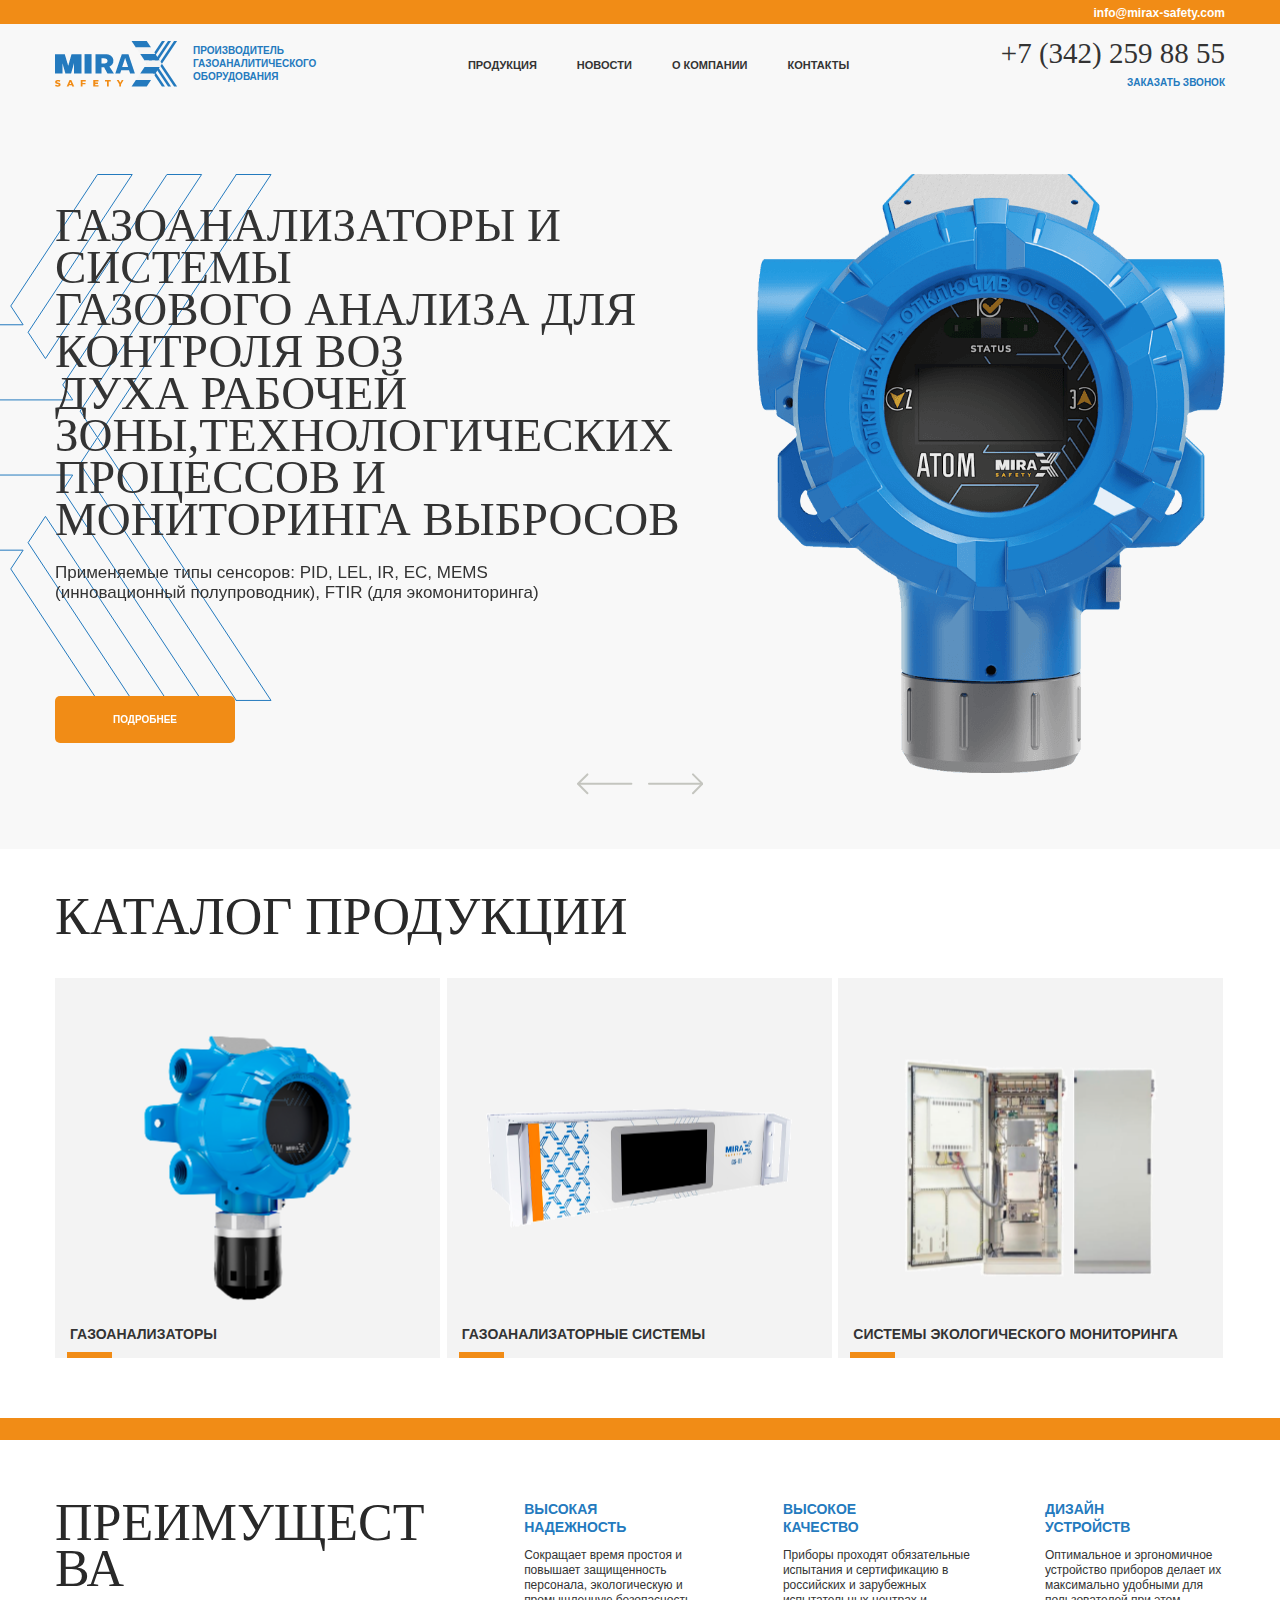
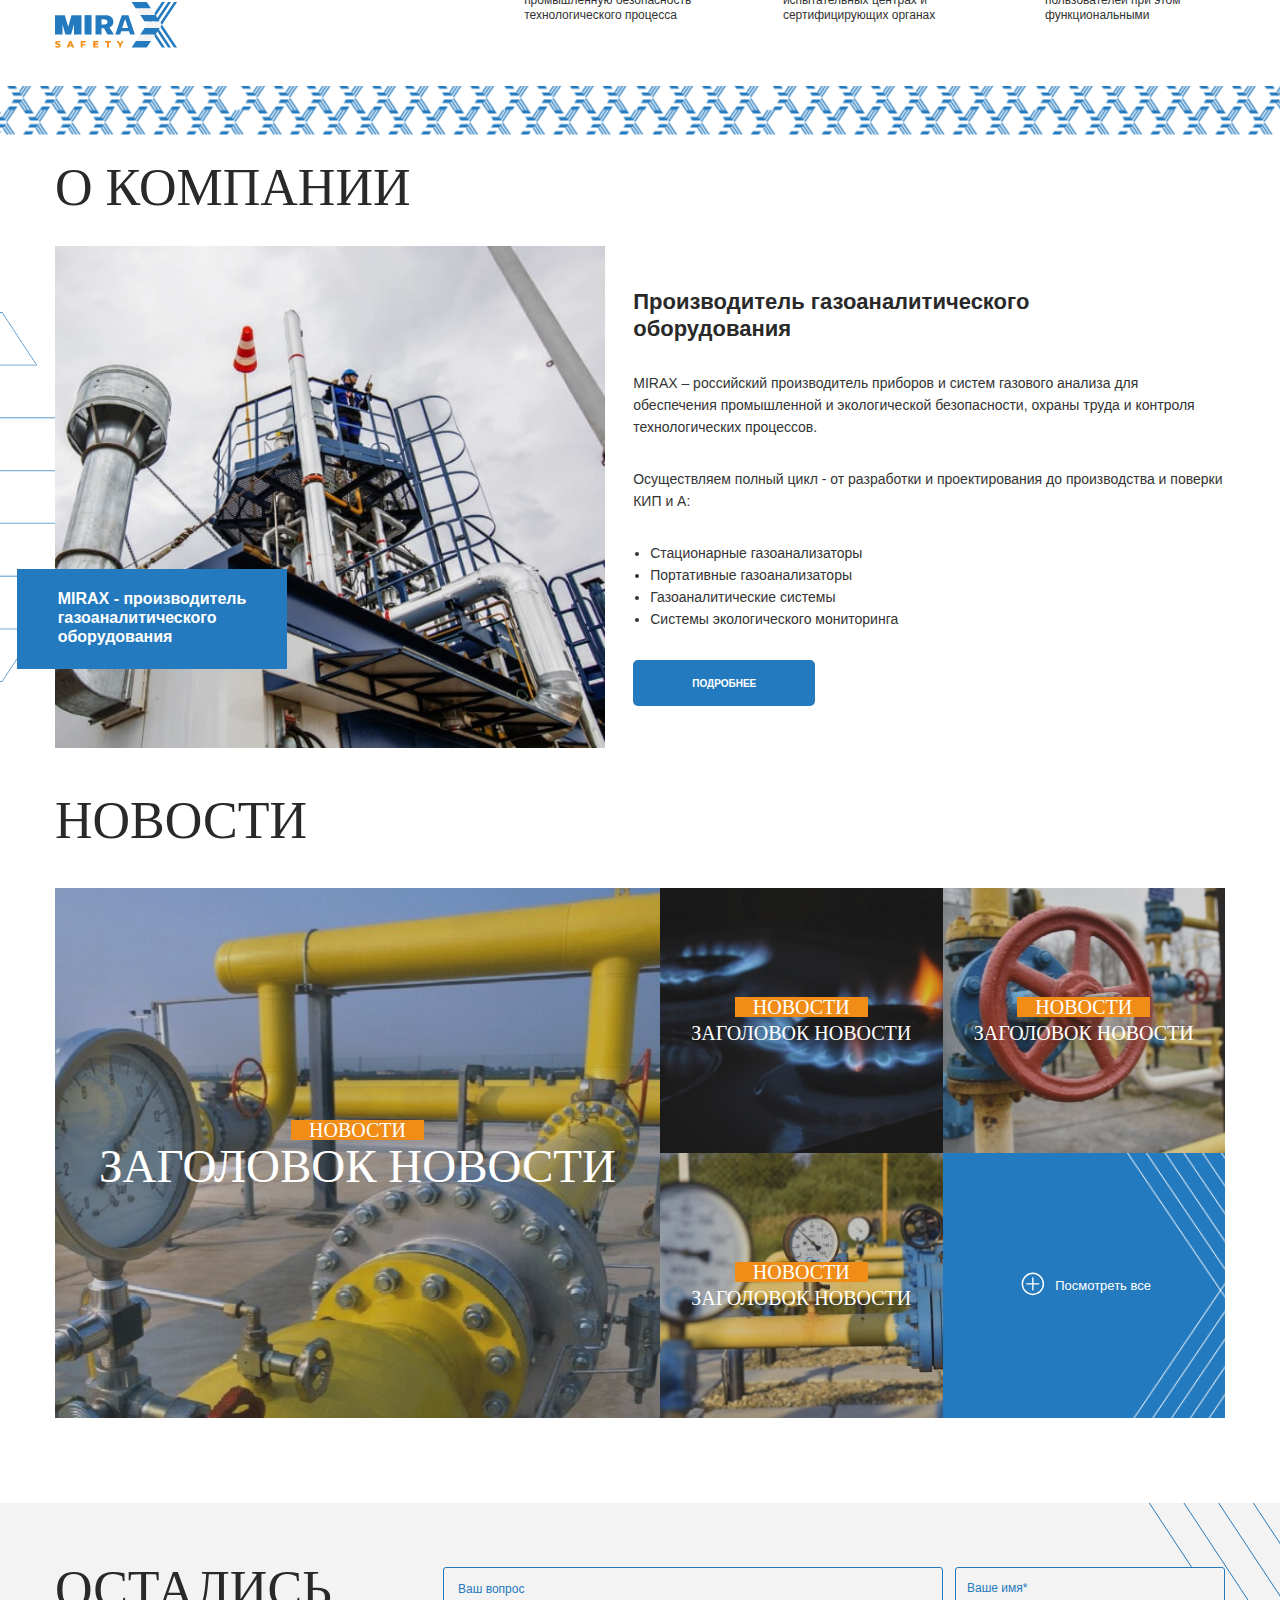
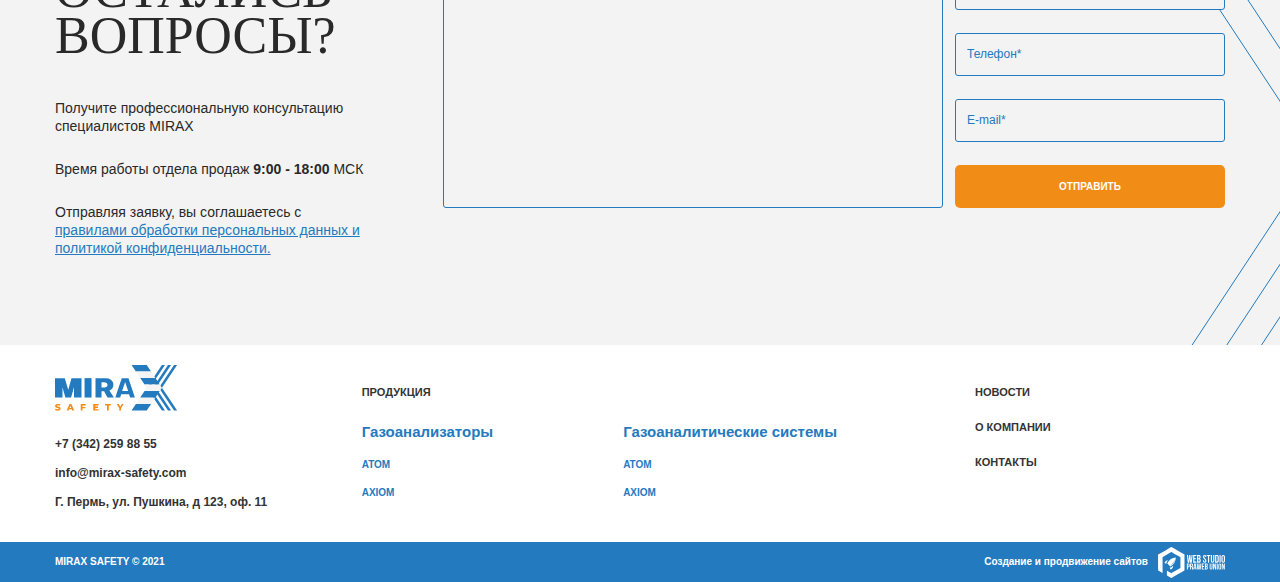
==== commit 6482479d: "edit: create hidden-form" ====
--- a/index.html
+++ b/index.html
@@ -1,498 +1,722 @@
 <!DOCTYPE html>
 <html lang="ru">
-<head>
-	<meta charset="utf-8">
-	<title>Mirax</title>
-	<meta name="description" content="Description">
-	<meta http-equiv="X-UA-Compatible" content="IE=edge">
-	<meta name="viewport" content="width=device-width, initial-scale=1, maximum-scale=1">
-
-	<link rel="stylesheet" href="libs/fancybox/fancybox.css">
-	<link rel="stylesheet" href="libs/swiper/swiper-bundle.min.css">
-	<link rel="stylesheet" href="css/main.css">
-</head>
-<body>
-
-	<div class="hidden-menu">
-		<div class="container">
-			<div class="hidden-menu__wrapper">
-				<div class="hidden-menu__nav">
-					<ul>
-						<li><a href="#">Продукция</a>
-							<ul>
-								<li><a href="#">Сенсор 1</a></li>
-								<li><a href="#">Сенсор 2</a></li>
-								<li><a href="#">Сенсор 3</a></li>
-							</ul>
-						</li>
-						<li><a href="#">Новости</a></li>
-						<li><a href="#">О компании</a></li>
-						<li><a href="#">Контакты</a></li>
-					</ul>
-				</div>
-				<!-- /.header-nav -->
-				<div class="hidden-info__text">
-					<a href="tel:73422598855" class="hidden-info__link">+7 (342) 259 88 55</a>
-					<a href="mailto:info@mirax-safety.com" class="hidden-info__link">info@mirax-safety.com</a>
-					<span class="hidden-info__adress">Г. Пермь, ул. Пушкина, д 123, оф. 11</span>
-				</div>
-				<!-- /.hidden-info__text -->
-			</div>
-			<!-- /.hidden-menu__wrapper -->
-		</div>
-		<!-- /.container -->
-	</div>
-	<!-- /.hidden-menu -->
-
-	<header class="header _main">
-		<div class="header-top">
-			<div class="container">
-				<a href="mailto:info@mirax-safety.com" class="header-top__mail">info@mirax-safety.com</a>
-			</div>
-			<!-- /.container -->
-		</div>
-		<!-- /.header-top -->
-		<div class="container">
-			<div class="header-wrapper">
-				<div class="header-logo">
-					<a href="#"><img src="img/header-logo.png" alt="image: logo"></a>
-					<ul>
-						<li>производитель</li>
-						<li>газоаналитического</li>
-						<li>оборудования</li>
-					</ul>
-				</div>
-				<!-- /.header-logo -->
-				<div class="header-nav">
-					<ul>
-						<li><a href="#">Продукция</a>
-							<ul>
-								<li><a href="#">Сенсор 1</a></li>
-								<li><a href="#">Сенсор 2</a></li>
-								<li><a href="#">Сенсор 3</a></li>
-							</ul>
-						</li>
-						<li><a href="#">Новости</a></li>
-						<li><a href="#">О компании</a></li>
-						<li><a href="#">Контакты</a></li>
-					</ul>
-				</div>
-				<!-- /.header-nav -->
-				<div class="header-call">
-					<a href="tel:73422598855" class="header-phone">+7 (342) 259 88 55</a>
-					<a href="#" class="header-button">Заказать звонок</a>
-				</div>
-				<!-- /.header-call -->
-				<div class="header-burger">
-					<span></span>
-					<span></span>
-					<span></span>
-				</div>
-				<!-- /.header-burger -->
-			</div>
-			<!-- /.header-wrapper -->
-		</div>
-		<!-- /.container -->
-	</header>
-
-
-	<section class="main">
-		
-			<div class="main-wrapper">
-				
-					<div class="swiper main-slider">
-						
-						<div class="swiper-wrapper">
-							
-							<div class="swiper-slide main-slide">
-								<div class="main-slide_container container">
-									<div class="main-slide__wrapper">
-										<div class="main-slide__info">
-											<h1 class="main-slide__title">Газоанализаторы и системы <br> газового анализа для контроля воз <br> духа рабочей
-												зоны,технологических <br> процессов и мониторинга выбросов</h1>
-											<h4 class="main-slide__subtitle">Применяемые типы сенсоров: PID, LEL, IR, EC, MEMS <br> (инновационный
-												полупроводник), FTIR (для экомониторинга)</h4>
-											<a href="#" class="main-slide__button">Подробнее</a>
-										</div>
-										<!-- /.main-slide__info -->
-										<div class="main-slide__bg">
-											<img src="img/main-bg.png" alt="image: logo">
-										</div>
-										<!-- /.main-slide__bg -->
-										<div class="main-slide__image">
-											<img src="img/main-image.png" alt="image: product">
-										</div>
-										<!-- /.main-slide__image -->
-									</div>
-									<!-- /.main-slide__wrapper -->
-								</div>
-								<!-- / main-slide_container .container -->
-							</div>
-							<div class="swiper-slide main-slide">
-								<div class="main-slide_container container">
-									<div class="main-slide__wrapper">
-										<div class="main-slide__info">
-											<h1 class="main-slide__title">Газоанализаторы и системы <br> газового анализа для контроля воз <br> духа рабочей
-												зоны,технологических <br> процессов и мониторинга выбросов</h1>
-											<h4 class="main-slide__subtitle">Применяемые типы сенсоров: PID, LEL, IR, EC, MEMS <br> (инновационный
-												полупроводник), FTIR (для экомониторинга)</h4>
-											<a href="#" class="main-slide__button">Подробнее</a>
-										</div>
-										<!-- /.main-slide__info -->
-										<div class="main-slide__bg">
-											<img src="img/main-bg.png" alt="image: logo">
-										</div>
-										<!-- /.main-slide__bg -->
-										<div class="main-slide__image">
-											<img src="img/main-image.png" alt="image: product">
-										</div>
-										<!-- /.main-slide__image -->
-									</div>
-									<!-- /.main-slide__wrapper -->
-								</div>
-								<!-- / main-slide_container .container -->
-							</div>
-
-							<div class="swiper-slide main-slide">
-								<div class="main-slide_container container">
-									<div class="main-slide__wrapper">
-										<div class="main-slide__info">
-											<h1 class="main-slide__title">Газоанализаторы и системы <br> газового анализа для контроля воз <br> духа рабочей
-												зоны,технологических <br> процессов и мониторинга выбросов</h1>
-											<h4 class="main-slide__subtitle">Применяемые типы сенсоров: PID, LEL, IR, EC, MEMS <br> (инновационный
-												полупроводник), FTIR (для экомониторинга)</h4>
-											<a href="#" class="main-slide__button">Подробнее</a>
-										</div>
-										<!-- /.main-slide__info -->
-										<div class="main-slide__bg">
-											<img src="img/main-bg.png" alt="image: logo">
-										</div>
-										<!-- /.main-slide__bg -->
-										<div class="main-slide__image">
-											<img src="img/main-image.png" alt="image: product">
-										</div>
-										<!-- /.main-slide__image -->
-									</div>
-									<!-- /.main-slide__wrapper -->
-								</div>
-								<!-- / main-slide_container .container -->								
-							</div>
-							<!-- main-slide -->
-
-						</div>
-						<!-- swiper-wrapper -->
-
-
-							<div class="main-slider__buttons container">
-								<div class="main-button--prev">
-									<svg xmlns="http://www.w3.org/2000/svg" width="55.402" height="21.633" viewBox="0 0 55.402 21.633">
-										<g transform="translate(54.402 35.789) rotate(180)">
-											<path d="M3,12H56.065" transform="translate(-3 12.972)" fill="none" stroke-linecap="round"
-												stroke-width="2" fill-rule="evenodd" />
-											<path d="M13,4l9.4,9.4L13,22.8" transform="translate(31 11.57)" fill="none" stroke-linecap="round"
-												stroke-linejoin="round" stroke-width="2" fill-rule="evenodd" />
-										</g>
-									</svg>
-								</div>
-								<div class="main-button--next">
-									<svg xmlns="http://www.w3.org/2000/svg" width="55.402" height="21.633" viewBox="0 0 55.402 21.633">
-										<g transform="translate(1 -14.155)">
-											<path d="M3,12H56.065" transform="translate(-3 12.972)" fill="none" stroke-linecap="round"
-												stroke-width="2" fill-rule="evenodd" />
-											<path d="M13,4l9.4,9.4L13,22.8" transform="translate(31 11.57)" fill="none" stroke-linecap="round"
-												stroke-linejoin="round" stroke-width="2" fill-rule="evenodd" />
-										</g>
-									</svg>
-								</div>
-							</div>
-							<!-- /.main-slider-buttons -->
-
-					</div>
-					<!-- swiper main-slider -->			
-			</div>
-			<!-- /.main-wrapper -->
-	</section>
-
-	<section class="catalog">
-		<div class="container">
-			<div class="catalog-wrapper">
-				<h2 class="catalog-title section-title">Каталог продукции</h2>
-				<div class="catalog-items">
-					<a href="#" class="catalog-item" target="_blank">
-						<img src="img/catalog-product-1.png" alt="image: product">
-						<span class="catalog-item__text">Газоанализаторы</span>
-					</a>
-					<!-- /.catalog-item -->
-
-					<a href="#" class="catalog-item" target="_blank">
-						<img src="img/catalog-product-2.png" alt="image: product">
-						<span class="catalog-item__text">Газоанализаторные системы</span>
-					</a>
-					<!-- /.catalog-item -->
-					
-					<a href="#" class="catalog-item" target="_blank">
-						<img src="img/catalog-product-3.png" alt="image: product">
-						<span class="catalog-item__text">Системы экологического мониторинга</span>
-					</a>
-					<!-- /.catalog-item -->					
-
-					
-				</div>
-				<!-- /.catalog-items -->
-			</div>
-			<!-- /.catalog-wrapper -->
-		</div>
-		<!-- /.container -->
-	</section>
-
-	<section class="advantages">
-		<div class="container">
-			<div class="advantages-wrapper">
-				<div class="advantages-info">
-					<h2 class="advantages-title section-title">Преимущества</h2>
-					<div class="advantages-logo">
-						<img src="img/header-logo.png" alt="icon: logo">
-					</div>
-				</div>
-				<!-- /.advantages-info -->
-				<div class="advantages-list">
-					<div class="advantages-block">
-						<h4 class="advantages-block__title">Высокая <br> надежность</h4>
-						<p class="advantages-block__text">Сокращает время простоя и повышает защищенность персонала, экологическую и промышленную безопасность технологического процесса</p>
-					</div>
-					<!-- /.advantages-block -->
-					<div class="advantages-block">
-						<h4 class="advantages-block__title">Высокое <br> качество</h4>
-						<p class="advantages-block__text">Приборы проходят обязательные испытания и сертификацию в российских и зарубежных испытательных центрах и сертифицирующих органах</p>
-					</div>
-					<!-- /.advantages-block -->
-					<div class="advantages-block">
-						<h4 class="advantages-block__title">Дизайн <br> Устройств</h4>
-						<p class="advantages-block__text">Оптимальное и эргономичное устройство приборов делает их максимально удобными для пользователей при этом функциональными</p>
-					</div>
-					<!-- /.advantages-block -->
-				</div>
-				<!-- /.advantages-list -->
-			</div>
-			<!-- /.advantages-wrapper -->
-		</div>
-		<!-- /.container -->
-	</section>
-
-	<section class="about">
-		<div class="container">
-			<div class="about-wrapper">
-				<h2 class="about-title section-title">О компании</h2>
-				<div class="about-content">
-					<div class="about-content__bg">
-						<img src="img/main-bg.png" alt="image: logo">
-					</div>
-					<!-- /.about-content__bg -->
-					<div class="about-image">
-						<img src="img/about-main-image.jpg" alt="image: production">
-						<div class="about-image__text">
-							MIRAX - производитель <br> газоаналитического <br> оборудования
-						</div>
-						<!-- /.about-image__text -->
-					</div>
-					<!-- /.about-image -->
-					<div class="about-info">
-						<h4 class="about-info__title">Производитель газоаналитического <br> оборудования</h4>
-						<p>MIRAX – российский производитель приборов и систем газового анализа для обеспечения промышленной и экологической
-						безопасности, охраны труда и контроля технологических процессов.</p>
-						<p>Осуществляем полный цикл - от разработки и проектирования до производства и поверки КИП и А:</p>
-						<ul>
-							<li>Стационарные газоанализаторы</li>
-							<li>Портативные газоанализаторы</li>
-							<li>Газоаналитические системы</li>
-							<li>Системы экологического мониторинга</li>
-						</ul>
-						<a href="#" class="about-info__button">Подробнее</a>
-					</div>
-					<!-- /.about-info -->
-				</div>
-				<!-- /.about-content -->
-			</div>
-			<!-- /.about-wrapper -->
-		</div>
-		<!-- /.container -->
-	</section>
-
-	<section class="news">
-		<div class="container">
-			<div class="news-wrapper">
-				<h2 class="news-title section-title">Новости</h2>
-				<div class="news-content">
-					<div class="news-item__main">
-						<img src="img/news-main-image.jpg" alt="image: production" class="news-item__main__bg">
-						<a href="#" class="news-item__link" target="_blank"></a>
-						<span class="news-item__label">Новости</span>
-						<h4 class="news-item__main__title">Заголовок новости</h4>
-					</div>
-					<!-- /.news-item__main -->
-
-						<div class="news-item">
-							<img src="img/news-image-2.jpg" alt="image: production" class="news-item__bg">
-							<a href="#" class="news-item__link" target="_blank"></a>
-							<span class="news-item__label">Новости</span>
-							<h4 class="news-item__title">Заголовок новости</h4>
-						</div>
-						<!-- /.news-item -->
-						<div class="news-item">
-							<img src="img/news-image-3.jpg" alt="image: production" class="news-item__bg">
-							<a href="#" class="news-item__link" target="_blank"></a>
-							<span class="news-item__label">Новости</span>
-							<h4 class="news-item__title">Заголовок новости</h4>
-						</div>
-						<!-- /.news-item -->
-						<div class="news-item">
-							<img src="img/news-image-4.jpg" alt="image: production" class="news-item__bg">
-							<a href="#" class="news-item__link" target="_blank"></a>
-							<span class="news-item__label">Новости</span>
-							<h4 class="news-item__title">Заголовок новости</h4>
-						</div>
-						<!-- /.news-item -->
-						<div class="news-item__last">
-							<img src="img/news-item-5-logo.png" alt="image: production" class="news-item__last__bg">
-							<a href="#" class="news-item__last__link" target="_blank"></a>					
-							<div class="news-item__last__circle">
-								<svg xmlns="http://www.w3.org/2000/svg" width="31.71" height="31.71" viewBox="0 0 31.71 31.71">
-									<g id="Сгруппировать_78"  transform="translate(322.121 -480.018) rotate(45)">
-										<path  
-											d="M122.861,567.943v-1.489a1.8,1.8,0,0,0,.041-.209,10.783,10.783,0,0,1,1.871-5.3,11.057,11.057,0,0,1,7.367-4.789c.393-.072.792-.114,1.188-.17h1.489a1.717,1.717,0,0,0,.212.041,10.03,10.03,0,0,1,3.054.7,11.091,11.091,0,0,1,7.029,8.535c.078.391.115.791.171,1.186v1.489a1.707,1.707,0,0,0-.042.211,9.971,9.971,0,0,1-.71,3.075A11.1,11.1,0,0,1,136,578.239c-.391.078-.79.115-1.186.171h-1.489a1.47,1.47,0,0,0-.19-.039,10.751,10.751,0,0,1-5.064-1.707,11.065,11.065,0,0,1-5.039-7.514C122.96,568.75,122.918,568.345,122.861,567.943Zm1.4-.77a9.808,9.808,0,1,0,9.846-9.784A9.835,9.835,0,0,0,124.262,567.173Z"
-											transform="translate(0)" />
-										<path  
-											d="M139.139,571.278c.611.608,1.206,1.2,1.8,1.79q.953.951,1.9,1.905a.678.678,0,0,1,.141.823.639.639,0,0,1-.7.37,1.286,1.286,0,0,1-.546-.325c-1.159-1.142-2.306-2.3-3.457-3.447-.035-.036-.073-.07-.123-.118-.061.057-.119.109-.174.163q-1.742,1.741-3.482,3.484a.723.723,0,0,1-.731.234.7.7,0,0,1-.348-1.135c.1-.116.214-.22.322-.328q1.617-1.618,3.237-3.234a1.893,1.893,0,0,1,.228-.164c-.455-.446-.867-.846-1.274-1.251q-1.209-1.2-2.415-2.414a.708.708,0,1,1,.99-1l3.544,3.545c.03.03.063.057.1.093.064-.061.123-.114.178-.169q1.742-1.741,3.483-3.482a.7.7,0,0,1,1.078.9c-.084.1-.182.189-.275.282Z"
-											transform="translate(-4.079 -4.076)"  />
-									</g>
-								</svg>
-							</div>
-							<!-- /.news-item__last__circle -->
-							<span class="news-item__last__text">Посмотреть все</span>						
-						</div>
-						<!-- /.news-item -->
-
-				</div>
-				<!-- /.news-content -->
-			</div>
-			<!-- /.news-wrapper -->
-		</div>
-		<!-- /.container -->
-	</section>
-
-	<section class="request">
-		<div class="request__bg">
-			<img src="img/main-bg.png" alt="image: logo">
-		</div>
-		<!-- /.request__bg -->
-		<div class="container request_container">
-			<div class="request-wrapper">
-				<div class="request-description">
-					<h2 class="request-title section-title">Остались вопросы?</h2>
-					<p class="request-text">Получите профессиональную консультацию <br> специалистов MIRAX</p>
-					<p class="request-text">Время работы отдела продаж <strong>9:00 - 18:00</strong> МСК</p>
-					<p class="request-text">Отправляя заявку, вы соглашаетесь с <br>
-						<a href="#" class="request-text__link">правилами обработки персональных данных и <br> политикой конфиденциальности.</a>
-					</p>
-				</div>
-				<!-- /.request-description -->
-				<div class="request-form">
-					<form action="#">
-						<div class="request-form__wrapper">
-							<textarea class="request-input request-input--message" placeholder="Ваш вопрос"></textarea>							
-							<div class="request-inputs">
-								<input type="text" class="request-input" required placeholder="Ваше имя*">
-								<input type="tel" class="request-input" required placeholder="Телефон*">
-								<input type="email" class="request-input" required placeholder="E-mail*">
-								<button type="submit" class="request-button">Отправить</button>
-							</div>
-							<!-- /.request-inputs -->							
-						</div>
-						<!-- /.form-wrapper -->
-					</form>
-				</div>
-				<!-- /.request-form -->
-			</div>
-			<!-- /.request-wrapper -->
-		</div>
-		<!-- /.container -->
-	</section>
-
-	<footer class="footer">
-		<div class="container">
-			<div class="footer-wrapper">
-				<div class="footer-info">
-					<div class="footer-logo">
-						<a href="#"><img src="img/header-logo.png" alt="image: logo"></a>
-					</div>
-					<!-- /.footer-logo -->
-					<div class="footer-info__text">
-						<a href="tel:73422598855" class="footer-info__link">+7 (342) 259 88 55</a>
-						<a href="mailto:info@mirax-safety.com" class="footer-info__link">info@mirax-safety.com</a>
-						<span class="footer-info__adress">Г. Пермь, ул. Пушкина, д 123, оф. 11</span>
-					</div>
-					<!-- /.footer-info__text -->
-				</div>
-				<!-- /.footer-info -->
-				<div class="footer-production">
-					<a href="#" class="footer-link__main">Продукция</a>
-					<div class="footer-production__items">
-						<div class="footer-production__item">
-							<a href="#" class="footer-link__secondary">Газоанализаторы</a>
-							<ul>
-								<li><a href="#">ATOM</a></li>
-								<li><a href="#">AXIOM</a></li>
-							</ul>
-						</div>
-						<!-- /.footer-production__item -->
-						<div class="footer-production__item">
-							<a href="#" class="footer-link__secondary">Газоаналитические системы</a>
-							<ul>
-								<li><a href="#">ATOM</a></li>
-								<li><a href="#">AXIOM</a></li>
-							</ul>
-						</div>
-						<!-- /.footer-production__item -->
-					</div>
-					<!-- /.footer-production__items -->
-				</div>
-				<!-- /.footer-production -->
-				<div class="footer-links">
-						<a href="#" class="footer-link__main" target="_blank">Новости</a>
-						<a href="#" class="footer-link__main" target="_blank">О компании</a>
-						<a href="#" class="footer-link__main" target="_blank">Контакты</a>
-				</div>
-				<!-- /.footer-links -->
-			</div>
-			<!-- /.footer-wrapper -->
-		</div>
-		<!-- /.container -->
-		<div class="footer-label">
-			<div class="container">
-				<div class="footer-label__wrapper">			
-					<div class="mirax-label">
-						<span>MIRAX SAFETY © 2021</span>
-					</div>
-					<!-- /.mirax-label -->
-					<div class="studio-label">
-						<span class="studio-text">Создание и продвижение сайтов</span>
-						<a href="#"><img src="img/web-studio-logo.svg" alt="image: web-studio logo"></a>
-					</div>
-					<!-- /.studio-label -->
-				</div>
-				<!-- /.footer-label__wrapper -->
-			</div>
-			<!-- /.container -->
-		</div>
-		<!-- /.footer-label -->
-	</footer>
-
-
-
-	<script src="libs/jquery.min.js"></script>
-	<script src="libs/fancybox/fancybox.js"></script>
-	<script src="libs/swiper/swiper-bundle.min.js"></script>
-	<script src="js/common.js"></script>
-
-</body>
+  <head>
+    <meta charset="utf-8" />
+    <title>Mirax</title>
+    <meta name="description" content="Description" />
+    <meta http-equiv="X-UA-Compatible" content="IE=edge" />
+    <meta
+      name="viewport"
+      content="width=device-width, initial-scale=1, maximum-scale=1"
+    />
+
+    <link rel="stylesheet" href="libs/fancybox/fancybox.css" />
+    <link rel="stylesheet" href="libs/swiper/swiper-bundle.min.css" />
+    <link rel="stylesheet" href="css/main.css" />
+  </head>
+  <body>
+    <div class="hidden-menu">
+      <div class="container">
+        <div class="hidden-menu__wrapper">
+          <div class="hidden-menu__nav">
+            <ul>
+              <li>
+                <a href="products.html">Продукция</a>
+                <ul>
+                  <li><a href="#">Сенсор 1</a></li>
+                  <li><a href="#">Сенсор 2</a></li>
+                  <li><a href="#">Сенсор 3</a></li>
+                </ul>
+              </li>
+              <li><a href="news.html">Новости</a></li>
+              <li><a href="about-company.html">О компании</a></li>
+              <li><a href="contacts.html">Контакты</a></li>
+            </ul>
+          </div>
+          <!-- /.header-nav -->
+          <div class="hidden-info__text">
+            <a href="tel:73422598855" class="hidden-info__link"
+              >+7 (342) 259 88 55</a
+            >
+            <a href="mailto:info@mirax-safety.com" class="hidden-info__link"
+              >info@mirax-safety.com</a
+            >
+            <span class="hidden-info__adress"
+              >Г. Пермь, ул. Пушкина, д 123, оф. 11</span
+            >
+          </div>
+          <!-- /.hidden-info__text -->
+        </div>
+        <!-- /.hidden-menu__wrapper -->
+      </div>
+      <!-- /.container -->
+    </div>
+    <!-- /.hidden-menu -->
+
+    <header class="header _main">
+      <div class="header-top">
+        <div class="container">
+          <a href="mailto:info@mirax-safety.com" class="header-top__mail"
+            >info@mirax-safety.com</a
+          >
+        </div>
+        <!-- /.container -->
+      </div>
+      <!-- /.header-top -->
+      <div class="container">
+        <div class="header-wrapper">
+          <div class="header-logo">
+            <a href="index.html"
+              ><img src="img/header-logo.png" alt="image: logo" class="img"
+            /></a>
+            <ul>
+              <li>производитель</li>
+              <li>газоаналитического</li>
+              <li>оборудования</li>
+            </ul>
+          </div>
+          <!-- /.header-logo -->
+          <div class="header-nav">
+            <ul>
+              <li>
+                <a href="products.html">Продукция</a>
+                <ul>
+                  <li><a href="#">Сенсор 1</a></li>
+                  <li><a href="#">Сенсор 2</a></li>
+                  <li><a href="#">Сенсор 3</a></li>
+                </ul>
+              </li>
+              <li><a href="news.html">Новости</a></li>
+              <li><a href="about-company.html">О компании</a></li>
+              <li><a href="contacts.html">Контакты</a></li>
+            </ul>
+          </div>
+          <!-- /.header-nav -->
+          <div class="header-call">
+            <a href="tel:73422598855" class="header-phone"
+              >+7 (342) 259 88 55</a
+            >
+            <a href="#hidden-form" class="header-button" data-fancybox
+              >Заказать звонок</a
+            >
+          </div>
+          <!-- /.header-call -->
+          <div class="header-burger">
+            <span></span>
+            <span></span>
+            <span></span>
+          </div>
+          <!-- /.header-burger -->
+        </div>
+        <!-- /.header-wrapper -->
+      </div>
+      <!-- /.container -->
+    </header>
+
+    <section class="main">
+      <div class="main-wrapper">
+        <div class="swiper main-slider">
+          <div class="swiper-wrapper">
+            <div class="swiper-slide main-slide">
+              <div class="main-slide_container container">
+                <div class="main-slide__wrapper">
+                  <div class="main-slide__info">
+                    <h1 class="main-slide__title">
+                      Газоанализаторы и системы <br />
+                      газового анализа для контроля воз <br />
+                      духа рабочей зоны,технологических <br />
+                      процессов и мониторинга выбросов
+                    </h1>
+                    <h4 class="main-slide__subtitle">
+                      Применяемые типы сенсоров: PID, LEL, IR, EC, MEMS <br />
+                      (инновационный полупроводник), FTIR (для экомониторинга)
+                    </h4>
+                    <a href="#" class="main-slide__button">Подробнее</a>
+                  </div>
+                  <!-- /.main-slide__info -->
+                  <div class="main-slide__bg">
+                    <img src="img/main-bg.png" alt="image: logo" class="img" />
+                  </div>
+                  <!-- /.main-slide__bg -->
+                  <div class="main-slide__image">
+                    <img
+                      src="img/main-image.png"
+                      alt="image: product"
+                      class="img"
+                    />
+                  </div>
+                  <!-- /.main-slide__image -->
+                </div>
+                <!-- /.main-slide__wrapper -->
+              </div>
+              <!-- / main-slide_container .container -->
+            </div>
+            <div class="swiper-slide main-slide">
+              <div class="main-slide_container container">
+                <div class="main-slide__wrapper">
+                  <div class="main-slide__info">
+                    <h1 class="main-slide__title">
+                      Газоанализаторы и системы <br />
+                      газового анализа для контроля воз <br />
+                      духа рабочей зоны,технологических <br />
+                      процессов и мониторинга выбросов
+                    </h1>
+                    <h4 class="main-slide__subtitle">
+                      Применяемые типы сенсоров: PID, LEL, IR, EC, MEMS <br />
+                      (инновационный полупроводник), FTIR (для экомониторинга)
+                    </h4>
+                    <a href="#" class="main-slide__button">Подробнее</a>
+                  </div>
+                  <!-- /.main-slide__info -->
+                  <div class="main-slide__bg">
+                    <img src="img/main-bg.png" alt="image: logo" class="img" />
+                  </div>
+                  <!-- /.main-slide__bg -->
+                  <div class="main-slide__image">
+                    <img
+                      src="img/main-image.png"
+                      alt="image: product"
+                      class="img"
+                    />
+                  </div>
+                  <!-- /.main-slide__image -->
+                </div>
+                <!-- /.main-slide__wrapper -->
+              </div>
+              <!-- / main-slide_container .container -->
+            </div>
+
+            <div class="swiper-slide main-slide">
+              <div class="main-slide_container container">
+                <div class="main-slide__wrapper">
+                  <div class="main-slide__info">
+                    <h1 class="main-slide__title">
+                      Газоанализаторы и системы <br />
+                      газового анализа для контроля воз <br />
+                      духа рабочей зоны,технологических <br />
+                      процессов и мониторинга выбросов
+                    </h1>
+                    <h4 class="main-slide__subtitle">
+                      Применяемые типы сенсоров: PID, LEL, IR, EC, MEMS <br />
+                      (инновационный полупроводник), FTIR (для экомониторинга)
+                    </h4>
+                    <a href="#" class="main-slide__button">Подробнее</a>
+                  </div>
+                  <!-- /.main-slide__info -->
+                  <div class="main-slide__bg">
+                    <img src="img/main-bg.png" alt="image: logo" class="img" />
+                  </div>
+                  <!-- /.main-slide__bg -->
+                  <div class="main-slide__image">
+                    <img
+                      src="img/main-image.png"
+                      alt="image: product"
+                      class="img"
+                    />
+                  </div>
+                  <!-- /.main-slide__image -->
+                </div>
+                <!-- /.main-slide__wrapper -->
+              </div>
+              <!-- / main-slide_container .container -->
+            </div>
+            <!-- main-slide -->
+          </div>
+          <!-- swiper-wrapper -->
+
+          <div class="main-slider__buttons container">
+            <div class="main-button--prev">
+              <svg
+                xmlns="http://www.w3.org/2000/svg"
+                width="55.402"
+                height="21.633"
+                viewBox="0 0 55.402 21.633"
+              >
+                <g transform="translate(54.402 35.789) rotate(180)">
+                  <path
+                    d="M3,12H56.065"
+                    transform="translate(-3 12.972)"
+                    fill="none"
+                    stroke-linecap="round"
+                    stroke-width="2"
+                    fill-rule="evenodd"
+                  />
+                  <path
+                    d="M13,4l9.4,9.4L13,22.8"
+                    transform="translate(31 11.57)"
+                    fill="none"
+                    stroke-linecap="round"
+                    stroke-linejoin="round"
+                    stroke-width="2"
+                    fill-rule="evenodd"
+                  />
+                </g>
+              </svg>
+            </div>
+            <div class="main-button--next">
+              <svg
+                xmlns="http://www.w3.org/2000/svg"
+                width="55.402"
+                height="21.633"
+                viewBox="0 0 55.402 21.633"
+              >
+                <g transform="translate(1 -14.155)">
+                  <path
+                    d="M3,12H56.065"
+                    transform="translate(-3 12.972)"
+                    fill="none"
+                    stroke-linecap="round"
+                    stroke-width="2"
+                    fill-rule="evenodd"
+                  />
+                  <path
+                    d="M13,4l9.4,9.4L13,22.8"
+                    transform="translate(31 11.57)"
+                    fill="none"
+                    stroke-linecap="round"
+                    stroke-linejoin="round"
+                    stroke-width="2"
+                    fill-rule="evenodd"
+                  />
+                </g>
+              </svg>
+            </div>
+          </div>
+          <!-- /.main-slider-buttons -->
+        </div>
+        <!-- swiper main-slider -->
+      </div>
+      <!-- /.main-wrapper -->
+    </section>
+
+    <section class="catalog">
+      <div class="container">
+        <div class="catalog-wrapper">
+          <h2 class="catalog-title section-title">Каталог продукции</h2>
+          <div class="catalog-items">
+            <a href="#" class="catalog-item" target="_blank">
+              <img
+                src="img/catalog-product-1.png"
+                alt="image: product"
+                class="img"
+              />
+              <span class="catalog-item__text">Газоанализаторы</span>
+            </a>
+            <!-- /.catalog-item -->
+
+            <a href="#" class="catalog-item" target="_blank">
+              <img
+                src="img/catalog-product-2.png"
+                alt="image: product"
+                class="img"
+              />
+              <span class="catalog-item__text">Газоанализаторные системы</span>
+            </a>
+            <!-- /.catalog-item -->
+
+            <a href="#" class="catalog-item" target="_blank">
+              <img
+                src="img/catalog-product-3.png"
+                alt="image: product"
+                class="img"
+              />
+              <span class="catalog-item__text"
+                >Системы экологического мониторинга</span
+              >
+            </a>
+            <!-- /.catalog-item -->
+          </div>
+          <!-- /.catalog-items -->
+        </div>
+        <!-- /.catalog-wrapper -->
+      </div>
+      <!-- /.container -->
+    </section>
+
+    <section class="advantages">
+      <div class="container">
+        <div class="advantages-wrapper">
+          <div class="advantages-info">
+            <h2 class="advantages-title section-title">Преимущества</h2>
+            <div class="advantages-logo">
+              <img src="img/header-logo.png" alt="icon: logo" class="img" />
+            </div>
+          </div>
+          <!-- /.advantages-info -->
+          <div class="advantages-list">
+            <div class="advantages-block">
+              <h4 class="advantages-block__title">
+                Высокая <br />
+                надежность
+              </h4>
+              <p class="advantages-block__text">
+                Сокращает время простоя и повышает защищенность персонала,
+                экологическую и промышленную безопасность технологического
+                процесса
+              </p>
+            </div>
+            <!-- /.advantages-block -->
+            <div class="advantages-block">
+              <h4 class="advantages-block__title">
+                Высокое <br />
+                качество
+              </h4>
+              <p class="advantages-block__text">
+                Приборы проходят обязательные испытания и сертификацию в
+                российских и зарубежных испытательных центрах и сертифицирующих
+                органах
+              </p>
+            </div>
+            <!-- /.advantages-block -->
+            <div class="advantages-block">
+              <h4 class="advantages-block__title">
+                Дизайн <br />
+                Устройств
+              </h4>
+              <p class="advantages-block__text">
+                Оптимальное и эргономичное устройство приборов делает их
+                максимально удобными для пользователей при этом функциональными
+              </p>
+            </div>
+            <!-- /.advantages-block -->
+          </div>
+          <!-- /.advantages-list -->
+        </div>
+        <!-- /.advantages-wrapper -->
+      </div>
+      <!-- /.container -->
+    </section>
+
+    <section class="about">
+      <div class="container">
+        <div class="about-wrapper">
+          <h2 class="about-title section-title">О компании</h2>
+          <div class="about-content">
+            <div class="about-content__bg">
+              <img src="img/main-bg.png" alt="image: logo" class="img" />
+            </div>
+            <!-- /.about-content__bg -->
+            <div class="about-image">
+              <img
+                src="img/about-main-image.jpg"
+                alt="image: production"
+                class="img"
+              />
+              <div class="about-image__text">
+                MIRAX - производитель <br />
+                газоаналитического <br />
+                оборудования
+              </div>
+              <!-- /.about-image__text -->
+            </div>
+            <!-- /.about-image -->
+            <div class="about-info">
+              <h4 class="about-info__title">
+                Производитель газоаналитического <br />
+                оборудования
+              </h4>
+              <p>
+                MIRAX – российский производитель приборов и систем газового
+                анализа для обеспечения промышленной и экологической
+                безопасности, охраны труда и контроля технологических процессов.
+              </p>
+              <p>
+                Осуществляем полный цикл - от разработки и проектирования до
+                производства и поверки КИП и А:
+              </p>
+              <ul>
+                <li>Стационарные газоанализаторы</li>
+                <li>Портативные газоанализаторы</li>
+                <li>Газоаналитические системы</li>
+                <li>Системы экологического мониторинга</li>
+              </ul>
+              <a href="#" class="about-info__button">Подробнее</a>
+            </div>
+            <!-- /.about-info -->
+          </div>
+          <!-- /.about-content -->
+        </div>
+        <!-- /.about-wrapper -->
+      </div>
+      <!-- /.container -->
+    </section>
+
+    <section class="news">
+      <div class="container">
+        <div class="news-wrapper">
+          <h2 class="news-title section-title">Новости</h2>
+          <div class="news-content">
+            <div class="news-item__main">
+              <img
+                src="img/news-main-image.jpg"
+                alt="image: production"
+                class="news-item__main__bg img"
+              />
+              <a href="#" class="news-item__link" target="_blank"></a>
+              <span class="news-item__label">Новости</span>
+              <h4 class="news-item__main__title">Заголовок новости</h4>
+            </div>
+            <!-- /.news-item__main -->
+
+            <div class="news-item">
+              <img
+                src="img/news-image-2.jpg"
+                alt="image: production"
+                class="news-item__bg img"
+              />
+              <a href="#" class="news-item__link" target="_blank"></a>
+              <span class="news-item__label">Новости</span>
+              <h4 class="news-item__title">Заголовок новости</h4>
+            </div>
+            <!-- /.news-item -->
+            <div class="news-item">
+              <img
+                src="img/news-image-3.jpg"
+                alt="image: production"
+                class="news-item__bg img"
+              />
+              <a href="#" class="news-item__link" target="_blank"></a>
+              <span class="news-item__label">Новости</span>
+              <h4 class="news-item__title">Заголовок новости</h4>
+            </div>
+            <!-- /.news-item -->
+            <div class="news-item">
+              <img
+                src="img/news-image-4.jpg"
+                alt="image: production"
+                class="news-item__bg img"
+              />
+              <a href="#" class="news-item__link" target="_blank"></a>
+              <span class="news-item__label">Новости</span>
+              <h4 class="news-item__title">Заголовок новости</h4>
+            </div>
+            <!-- /.news-item -->
+            <div class="news-item__last">
+              <img
+                src="img/news-item-5-logo.png"
+                alt="image: production"
+                class="news-item__last__bg img"
+              />
+              <a href="#" class="news-item__last__link" target="_blank"></a>
+              <div class="news-item__last__circle">
+                <svg
+                  xmlns="http://www.w3.org/2000/svg"
+                  width="31.71"
+                  height="31.71"
+                  viewBox="0 0 31.71 31.71"
+                >
+                  <g
+                    id="Сгруппировать_78"
+                    transform="translate(322.121 -480.018) rotate(45)"
+                  >
+                    <path
+                      d="M122.861,567.943v-1.489a1.8,1.8,0,0,0,.041-.209,10.783,10.783,0,0,1,1.871-5.3,11.057,11.057,0,0,1,7.367-4.789c.393-.072.792-.114,1.188-.17h1.489a1.717,1.717,0,0,0,.212.041,10.03,10.03,0,0,1,3.054.7,11.091,11.091,0,0,1,7.029,8.535c.078.391.115.791.171,1.186v1.489a1.707,1.707,0,0,0-.042.211,9.971,9.971,0,0,1-.71,3.075A11.1,11.1,0,0,1,136,578.239c-.391.078-.79.115-1.186.171h-1.489a1.47,1.47,0,0,0-.19-.039,10.751,10.751,0,0,1-5.064-1.707,11.065,11.065,0,0,1-5.039-7.514C122.96,568.75,122.918,568.345,122.861,567.943Zm1.4-.77a9.808,9.808,0,1,0,9.846-9.784A9.835,9.835,0,0,0,124.262,567.173Z"
+                      transform="translate(0)"
+                    />
+                    <path
+                      d="M139.139,571.278c.611.608,1.206,1.2,1.8,1.79q.953.951,1.9,1.905a.678.678,0,0,1,.141.823.639.639,0,0,1-.7.37,1.286,1.286,0,0,1-.546-.325c-1.159-1.142-2.306-2.3-3.457-3.447-.035-.036-.073-.07-.123-.118-.061.057-.119.109-.174.163q-1.742,1.741-3.482,3.484a.723.723,0,0,1-.731.234.7.7,0,0,1-.348-1.135c.1-.116.214-.22.322-.328q1.617-1.618,3.237-3.234a1.893,1.893,0,0,1,.228-.164c-.455-.446-.867-.846-1.274-1.251q-1.209-1.2-2.415-2.414a.708.708,0,1,1,.99-1l3.544,3.545c.03.03.063.057.1.093.064-.061.123-.114.178-.169q1.742-1.741,3.483-3.482a.7.7,0,0,1,1.078.9c-.084.1-.182.189-.275.282Z"
+                      transform="translate(-4.079 -4.076)"
+                    />
+                  </g>
+                </svg>
+              </div>
+              <!-- /.news-item__last__circle -->
+              <span class="news-item__last__text">Посмотреть все</span>
+            </div>
+            <!-- /.news-item -->
+          </div>
+          <!-- /.news-content -->
+        </div>
+        <!-- /.news-wrapper -->
+      </div>
+      <!-- /.container -->
+    </section>
+
+    <section class="request">
+      <div class="request__bg">
+        <img src="img/main-bg.png" alt="image: logo" class="img" />
+      </div>
+      <!-- /.request__bg -->
+      <div class="container request_container">
+        <div class="request-wrapper">
+          <div class="request-description">
+            <h2 class="request-title section-title">Остались вопросы?</h2>
+            <p class="request-text">
+              Получите профессиональную консультацию <br />
+              специалистов MIRAX
+            </p>
+            <p class="request-text">
+              Время работы отдела продаж <strong>9:00 - 18:00</strong> МСК
+            </p>
+            <p class="request-text">
+              Отправляя заявку, вы соглашаетесь с <br />
+              <a href="#" class="request-text__link"
+                >правилами обработки персональных данных и <br />
+                политикой конфиденциальности.</a
+              >
+            </p>
+          </div>
+          <!-- /.request-description -->
+          <div class="request-form">
+            <form action="#">
+              <div class="request-form__wrapper">
+                <textarea
+                  class="request-input request-input--message"
+                  placeholder="Ваш вопрос"
+                ></textarea>
+                <div class="request-inputs">
+                  <input
+                    type="text"
+                    class="request-input"
+                    required
+                    placeholder="Ваше имя*"
+                  />
+                  <input
+                    type="tel"
+                    class="request-input"
+                    required
+                    placeholder="Телефон*"
+                  />
+                  <input
+                    type="email"
+                    class="request-input"
+                    required
+                    placeholder="E-mail*"
+                  />
+                  <button type="submit" class="request-button">
+                    Отправить
+                  </button>
+                </div>
+                <!-- /.request-inputs -->
+              </div>
+              <!-- /.form-wrapper -->
+            </form>
+          </div>
+          <!-- /.request-form -->
+        </div>
+        <!-- /.request-wrapper -->
+      </div>
+      <!-- /.container -->
+    </section>
+
+    <footer class="footer">
+      <div class="container">
+        <div class="footer-wrapper">
+          <div class="footer-info">
+            <div class="footer-logo">
+              <a href="index.html"
+                ><img src="img/header-logo.png" alt="image: logo" class="img"
+              /></a>
+            </div>
+            <!-- /.footer-logo -->
+            <div class="footer-info__text">
+              <a href="tel:73422598855" class="footer-info__link"
+                >+7 (342) 259 88 55</a
+              >
+              <a href="mailto:info@mirax-safety.com" class="footer-info__link"
+                >info@mirax-safety.com</a
+              >
+              <span class="footer-info__adress"
+                >Г. Пермь, ул. Пушкина, д 123, оф. 11</span
+              >
+            </div>
+            <!-- /.footer-info__text -->
+          </div>
+          <!-- /.footer-info -->
+          <div class="footer-production">
+            <a href="products.html" class="footer-link__main">Продукция</a>
+            <div class="footer-production__items">
+              <div class="footer-production__item">
+                <a href="#" class="footer-link__secondary">Газоанализаторы</a>
+                <ul>
+                  <li><a href="#">ATOM</a></li>
+                  <li><a href="#">AXIOM</a></li>
+                </ul>
+              </div>
+              <!-- /.footer-production__item -->
+              <div class="footer-production__item">
+                <a href="#" class="footer-link__secondary"
+                  >Газоаналитические системы</a
+                >
+                <ul>
+                  <li><a href="#">ATOM</a></li>
+                  <li><a href="#">AXIOM</a></li>
+                </ul>
+              </div>
+              <!-- /.footer-production__item -->
+            </div>
+            <!-- /.footer-production__items -->
+          </div>
+          <!-- /.footer-production -->
+          <div class="footer-links">
+            <a href="news.html" class="footer-link__main">Новости</a>
+            <a href="about-company.html" class="footer-link__main"
+              >О компании</a
+            >
+            <a href="contacts.html" class="footer-link__main">Контакты</a>
+          </div>
+          <!-- /.footer-links -->
+        </div>
+        <!-- /.footer-wrapper -->
+      </div>
+      <!-- /.container -->
+      <div class="footer-label">
+        <div class="container">
+          <div class="footer-label__wrapper">
+            <div class="mirax-label">
+              <span>MIRAX SAFETY © 2021</span>
+            </div>
+            <!-- /.mirax-label -->
+            <div class="studio-label">
+              <span class="studio-text">Создание и продвижение сайтов</span>
+              <a href="#"
+                ><img
+                  src="img/web-studio-logo.svg"
+                  alt="image: web-studio logo"
+                  class="img"
+              /></a>
+            </div>
+            <!-- /.studio-label -->
+          </div>
+          <!-- /.footer-label__wrapper -->
+        </div>
+        <!-- /.container -->
+      </div>
+      <!-- /.footer-label -->
+    </footer>
+
+    <div id="hidden-form" class="hidden-form">
+      <div class="hidden-form__title">Заголовок</div>
+      <form action="#">
+        <div class="hidden-form__wrapper">
+          <input
+            type="text"
+            class="hidden-form__input"
+            required
+            placeholder="Ваше имя*"
+          />
+          <input
+            type="tel"
+            class="hidden-form__input"
+            required
+            placeholder="Телефон*"
+          />
+          <input
+            type="email"
+            class="hidden-form__input"
+            required
+            placeholder="E-mail*"
+          />
+          <button type="submit" class="hidden-form__button">Отправить</button>
+        </div>
+        <!-- /.form-wrapper -->
+      </form>
+    </div>
+    <!-- /.hidden-form -->
+
+    <script src="libs/jquery.min.js"></script>
+    <script src="libs/fancybox/fancybox.js"></script>
+    <script src="libs/swiper/swiper-bundle.min.js"></script>
+    <script src="js/common.js"></script>
+  </body>
 </html>
--- a/css/main.css
+++ b/css/main.css
@@ -93,6 +93,87 @@
   font-weight: 500;
   text-transform: uppercase;
   color: #292929;
+}
+
+.hidden-form {
+  display: none;
+  width: 350px;
+  min-height: 330px;
+  margin: 0 auto;
+  padding: 15px;
+  background-color: #F3F3F3;
+}
+
+.hidden-form__title {
+  text-align: center;
+  font-size: 16px;
+  line-height: 20px;
+  font-weight: bold;
+  margin: 0 0 20px 0;
+}
+
+.hidden-form__wrapper {
+  display: -webkit-box;
+  display: -ms-flexbox;
+  display: flex;
+  -webkit-box-orient: vertical;
+  -webkit-box-direction: normal;
+      -ms-flex-direction: column;
+          flex-direction: column;
+  -webkit-box-align: center;
+      -ms-flex-align: center;
+          align-items: center;
+}
+
+.hidden-form__input {
+  padding: 13px 11px;
+  border-radius: 3px;
+  border: 1px solid #247ABE;
+  width: 270px;
+  min-height: 43px;
+  background-color: #F3F3F3;
+  color: #247abe;
+  font-size: 12px;
+  line-height: 15px;
+  font-weight: 500;
+  margin: 0 0 25px 0;
+}
+
+.hidden-form__input::-webkit-input-placeholder {
+  color: #247abe;
+}
+
+.hidden-form__input:-ms-input-placeholder {
+  color: #247abe;
+}
+
+.hidden-form__input::-ms-input-placeholder {
+  color: #247abe;
+}
+
+.hidden-form__input::placeholder {
+  color: #247abe;
+}
+
+.hidden-form__button {
+  width: 270px;
+  min-height: 43px;
+  color: #fff;
+  font-size: 10px;
+  line-height: 13px;
+  font-weight: bold;
+  background-color: #F18C16;
+  border: none;
+  border-radius: 5px;
+  text-transform: uppercase;
+  cursor: pointer;
+  padding: 15px 30px;
+  -webkit-transition: all 0.3s ease;
+  transition: all 0.3s ease;
+}
+
+.hidden-form__button:hover {
+  background-color: #c8710c;
 }
 
 .hidden-menu {
@@ -1311,6 +1392,7 @@
 .request-button {
   width: 270px;
   min-height: 43px;
+  padding: 15px 30px;
   color: #fff;
   font-size: 10px;
   line-height: 13px;
@@ -1589,6 +1671,7 @@
 
 .contacts {
   padding: 28px 0 39px 0;
+  border-bottom: 24px solid #F6F6F6;
 }
 
 .contacts-title {
@@ -1817,8 +1900,715 @@
   row-gap: 18px;
 }
 
+.contacts-form__select {
+  position: relative;
+  width: 100%;
+  font-size: 12px;
+  line-height: 15px;
+  font-weight: 500;
+  color: #292929;
+}
+
+.contacts-form__select select {
+  cursor: pointer;
+  -webkit-appearance: none;
+     -moz-appearance: none;
+          appearance: none;
+}
+
+.contacts-form__select img {
+  position: absolute;
+  top: 50%;
+  right: 15px;
+  -webkit-transform: translateY(-50%);
+          transform: translateY(-50%);
+  pointer-events: none;
+}
+
 .contacts-form__input {
   width: 100%;
+  padding: 7px 14px;
+  border-radius: 3px;
+  border: 1px solid #292929;
+  ont-size: 12px;
+  line-height: 15px;
+  font-weight: 400;
+  color: #292929;
+}
+
+.contacts-form__input::-webkit-input-placeholder {
+  font-size: 12px;
+  line-height: 15px;
+  font-weight: 500;
+  color: #292929;
+}
+
+.contacts-form__input:-ms-input-placeholder {
+  font-size: 12px;
+  line-height: 15px;
+  font-weight: 500;
+  color: #292929;
+}
+
+.contacts-form__input::-ms-input-placeholder {
+  font-size: 12px;
+  line-height: 15px;
+  font-weight: 500;
+  color: #292929;
+}
+
+.contacts-form__input::placeholder {
+  font-size: 12px;
+  line-height: 15px;
+  font-weight: 500;
+  color: #292929;
+}
+
+.contacts-form__input option {
+  font-size: 12px;
+  line-height: 15px;
+  font-weight: 500;
+  color: #292929;
+}
+
+.contacts-form__input--message {
+  padding: 12px 14px;
+  resize: none;
+  min-height: 160px;
+}
+
+.contacts-form__attach {
+  display: -webkit-box;
+  display: -ms-flexbox;
+  display: flex;
+  -webkit-box-align: center;
+      -ms-flex-align: center;
+          align-items: center;
+  -webkit-box-pack: justify;
+      -ms-flex-pack: justify;
+          justify-content: space-between;
+  width: 100%;
+  padding: 7px 14px;
+  background-color: #D8D8D8;
+  border-radius: 3px;
+  color: #292929;
+  font-size: 12px;
+  line-height: 15px;
+  font-weight: 500;
+  cursor: pointer;
+}
+
+.contacts-form__attach input {
+  display: none;
+}
+
+.contacts-form__checkbox {
+  display: -webkit-box;
+  display: -ms-flexbox;
+  display: flex;
+  -webkit-box-align: center;
+      -ms-flex-align: center;
+          align-items: center;
+}
+
+.contacts-form__checkbox img {
+  margin: 0 7px 0 0;
+}
+
+.contacts-form__privacy {
+  font-size: 9px;
+  line-height: 11px;
+  font-weight: 500;
+  color: #292929;
+}
+
+.contacts-form__privacy a {
+  text-decoration: none;
+  font-size: 9px;
+  line-height: 11px;
+  font-weight: 500;
+  color: #292929;
+}
+
+.contacts-form__privacy a:hover {
+  text-decoration: underline;
+}
+
+.contacts-form__button {
+  display: -webkit-box;
+  display: -ms-flexbox;
+  display: flex;
+  -webkit-box-align: center;
+      -ms-flex-align: center;
+          align-items: center;
+  -webkit-box-pack: center;
+      -ms-flex-pack: center;
+          justify-content: center;
+  width: 100%;
+  padding: 16px;
+  font-size: 10px;
+  line-height: 13px;
+  font-weight: bold;
+  text-transform: uppercase;
+  color: #FFFFFF;
+  background-color: #F18C16;
+  border: none;
+  border-radius: 5px;
+  cursor: pointer;
+  -webkit-transition: all 0.3s ease;
+  transition: all 0.3s ease;
+}
+
+.contacts-form__button:hover {
+  background-color: #c8710c;
+}
+
+.products {
+  padding: 30px 0 53px 0;
+}
+
+.products-title {
+  margin: 0 0 33px 0;
+}
+
+.products-items {
+  display: -ms-grid;
+  display: grid;
+  -ms-grid-columns: (1fr)[3];
+      grid-template-columns: repeat(3, 1fr);
+  -webkit-column-gap: 5px;
+          column-gap: 5px;
+  row-gap: 5px;
+}
+
+.products-item {
+  grid-column: span 1;
+  position: relative;
+  display: -webkit-box;
+  display: -ms-flexbox;
+  display: flex;
+  -webkit-box-orient: vertical;
+  -webkit-box-direction: normal;
+      -ms-flex-direction: column;
+          flex-direction: column;
+  -webkit-box-align: start;
+      -ms-flex-align: start;
+          align-items: flex-start;
+  -webkit-box-pack: end;
+      -ms-flex-pack: end;
+          justify-content: flex-end;
+  width: 385px;
+  min-height: 380px;
+  padding: 15px;
+  background-color: #F3F3F3;
+  text-decoration: none;
+  font-weight: bold;
+  font-size: 14px;
+  line-height: 18px;
+  color: #333333;
+  text-transform: uppercase;
+}
+
+.products-item img {
+  position: absolute;
+  left: 50%;
+  top: 50%;
+  -webkit-transform: translate(-50%, -50%);
+          transform: translate(-50%, -50%);
+  max-width: 100%;
+}
+
+.products-item__text {
+  max-width: 100%;
+}
+
+.products-item::before {
+  content: '';
+  position: absolute;
+  left: 12px;
+  bottom: 0;
+  width: 45px;
+  height: 6px;
+  background-color: #F18C16;
+}
+
+.products-item::after {
+  content: '';
+  position: absolute;
+  width: 100%;
+  height: 100%;
+  left: 0;
+  top: 0;
+  right: 0;
+  bottom: 0;
+  background-color: #247ABE;
+  opacity: 0;
+  -webkit-transition: all 0.2s ease;
+  transition: all 0.2s ease;
+}
+
+.products-item:hover::after {
+  opacity: 0.3;
+}
+
+.advantages-company {
+  padding: 60px 0;
+}
+
+.company {
+  border-bottom: 24px solid #F6F6F6;
+  padding: 34px 0 60px 0;
+}
+
+.company-title {
+  margin: 0 0 35px 0;
+}
+
+.company-wrapper {
+  display: -ms-grid;
+  display: grid;
+  -ms-grid-columns: (1fr)[2];
+      grid-template-columns: repeat(2, 1fr);
+  -webkit-column-gap: 28px;
+          column-gap: 28px;
+}
+
+.company-image {
+  position: relative;
+}
+
+.company-image__label {
+  position: absolute;
+  left: -38px;
+  top: 350px;
+  padding: 20px;
+  background-color: #247ABE;
+  font-size: 16px;
+  line-height: 19px;
+  color: #fff;
+  font-weight: bold;
+}
+
+.company-image__bg {
+  position: absolute;
+  width: 370px;
+  height: 370px;
+  top: 50%;
+  -webkit-transform: translateY(-50%);
+          transform: translateY(-50%);
+  left: -30%;
+  z-index: -1;
+}
+
+.company-info {
+  padding: 25px 0 0 0;
+  display: -webkit-box;
+  display: -ms-flexbox;
+  display: flex;
+  -webkit-box-orient: vertical;
+  -webkit-box-direction: normal;
+      -ms-flex-direction: column;
+          flex-direction: column;
+  row-gap: 30px;
+}
+
+.company-info__title {
+  font-size: 22px;
+  line-height: 27px;
+  font-weight: bold;
+  color: #292929;
+  margin: 0 0 10px 0;
+}
+
+.company-info__text {
+  font-size: 14px;
+  line-height: 22px;
+  font-weight: 500;
+  color: #292929;
+}
+
+.use {
+  padding: 47px 0 59px 0;
+  background-color: #F3F3F3;
+}
+
+.use-title {
+  margin: 0 0 10px 0;
+}
+
+.use-wrapper {
+  position: relative;
+}
+
+.use-slider {
+  padding: 40px 0 0 0;
+  width: 1170px;
+  height: 320px;
+}
+
+.use-slider__slide {
+  position: relative;
+  display: -webkit-box;
+  display: -ms-flexbox;
+  display: flex;
+}
+
+.use-slider__slide img {
+  width: 100%;
+  height: 100%;
+}
+
+.use-slider__slide span {
+  position: absolute;
+  bottom: 12px;
+  left: 18px;
+  font-family: 'Alumni Sans';
+  font-weight: 500;
+  color: #fff;
+  font-size: 25px;
+  line-height: 22px;
+  text-transform: uppercase;
+}
+
+.use-slider__slide::before {
+  content: '';
+  position: absolute;
+  width: 100%;
+  height: 100%;
+  left: 0;
+  top: 0;
+  right: 0;
+  bottom: 0;
+  background-color: #29292967;
+}
+
+.use-slider__buttons {
+  width: 85px;
+  display: -webkit-box;
+  display: -ms-flexbox;
+  display: flex;
+  -webkit-box-pack: justify;
+      -ms-flex-pack: justify;
+          justify-content: space-between;
+  position: absolute;
+  top: 0;
+  right: 5px;
+}
+
+.use-slider-wrapper {
+  width: 100%;
+}
+
+.use-button--prev, .use-button--next {
+  cursor: pointer;
+}
+
+.use-button--prev svg, .use-button--next svg {
+  -webkit-transition: all 0.3s ease;
+  transition: all 0.3s ease;
+  stroke: #007BBA;
+}
+
+.use-button--prev:active svg, .use-button--next:active svg {
+  stroke: #005987;
+}
+
+.infographics {
+  padding: 41px 0 25px 0;
+}
+
+.infographics-title {
+  margin: 0 0 38px 0;
+}
+
+.infographics-wrapper {
+  width: 100%;
+  height: 480px;
+}
+
+.infographics-image img {
+  max-width: 100%;
+}
+
+.partners {
+  position: relative;
+  padding: 25px 0 65px 0;
+}
+
+.partners__bg {
+  position: absolute;
+  width: 470px;
+  height: 470px;
+  left: -60px;
+  top: 50%;
+  -webkit-transform: translateY(-50%);
+          transform: translateY(-50%);
+  z-index: -1;
+}
+
+.partners-title {
+  margin: 0 0 10px 0;
+}
+
+.partners-wrapper {
+  position: relative;
+  width: 100%;
+}
+
+.partners-slider {
+  padding: 40px 0 0 0;
+}
+
+.partners-slider__slide {
+  display: -webkit-box;
+  display: -ms-flexbox;
+  display: flex;
+  -webkit-box-align: center;
+      -ms-flex-align: center;
+          align-items: center;
+  -webkit-box-pack: end;
+      -ms-flex-pack: end;
+          justify-content: flex-end;
+}
+
+.partners-slider__slide img {
+  -webkit-transition: all 0.4s ease;
+  transition: all 0.4s ease;
+  -webkit-filter: grayscale(1);
+          filter: grayscale(1);
+}
+
+.partners-slider__slide:hover img {
+  -webkit-filter: grayscale(0);
+          filter: grayscale(0);
+}
+
+.partners-slider__buttons {
+  width: 85px;
+  display: -webkit-box;
+  display: -ms-flexbox;
+  display: flex;
+  -webkit-box-pack: justify;
+      -ms-flex-pack: justify;
+          justify-content: space-between;
+  position: absolute;
+  top: 0;
+  right: 5px;
+}
+
+.partners-slider__button--prev, .partners-slider__button--next {
+  cursor: pointer;
+}
+
+.partners-slider svg {
+  -webkit-transition: all 0.3s ease;
+  transition: all 0.3s ease;
+  stroke: #007BBA;
+}
+
+.partners-slider:active svg {
+  stroke: #005987;
+}
+
+.uncos {
+  padding: 34px 0 35px 0;
+}
+
+.uncos-title {
+  margin: 0 0 5px 0;
+}
+
+.uncos-slider .swiper-pagination-bullet {
+  color: #fff;
+  opacity: 1;
+  -webkit-transition: all 0.4s ease;
+  transition: all 0.4s ease;
+}
+
+.uncos-slider__slide {
+  display: -ms-grid;
+  display: grid;
+  -ms-grid-columns: 1fr;
+      grid-template-columns: 1fr;
+}
+
+.uncos-slider__buttons {
+  position: relative;
+  display: -webkit-box;
+  display: -ms-flexbox;
+  display: flex;
+  -webkit-box-pack: end;
+      -ms-flex-pack: end;
+          justify-content: flex-end;
+  -webkit-box-align: center;
+      -ms-flex-align: center;
+          align-items: center;
+  width: 100%;
+  min-height: 43px;
+  padding: 0 10px;
+  background-color: #247ABE;
+  color: #fff;
+}
+
+.uncos-slider__button--prev, .uncos-slider__button--next {
+  cursor: pointer;
+}
+
+.uncos-slider__button--prev svg, .uncos-slider__button--next svg {
+  stroke: #fff;
+}
+
+.uncos-slider__pagination {
+  display: block;
+  width: auto;
+}
+
+.uncos-slider__pagination a {
+  display: inline-block;
+  font-family: 'Alumni Sans';
+  font-weight: 500;
+  font-size: 31px;
+  line-height: 27px;
+  width: 15px;
+  height: 100%;
+  color: #fff;
+  background-color: transparent;
+  border: none;
+  text-align: center;
+}
+
+.uncos-slider__pagination a.swiper-pagination-bullet-active {
+  color: #F18C16;
+}
+
+.uncos-slide__item {
+  display: -webkit-box;
+  display: -ms-flexbox;
+  display: flex;
+  -webkit-box-orient: horizontal;
+  -webkit-box-direction: normal;
+      -ms-flex-direction: row;
+          flex-direction: row;
+  -webkit-box-align: start;
+      -ms-flex-align: start;
+          align-items: flex-start;
+  -webkit-box-pack: justify;
+      -ms-flex-pack: justify;
+          justify-content: space-between;
+  -webkit-column-gap: 23px;
+          column-gap: 23px;
+  padding: 35px 0;
+  border-bottom: 1px solid #247ABE;
+}
+
+.uncos-slide__image {
+  -webkit-box-flex: 0;
+      -ms-flex-positive: 0;
+          flex-grow: 0;
+  -ms-flex-negative: 0;
+      flex-shrink: 0;
+  width: 346px;
+  height: 332px;
+}
+
+.uncos-slide__image img {
+  width: 100%;
+  height: 100%;
+  -o-object-fit: cover;
+     object-fit: cover;
+}
+
+.uncos-slide__info {
+  display: -webkit-box;
+  display: -ms-flexbox;
+  display: flex;
+  -webkit-box-orient: vertical;
+  -webkit-box-direction: normal;
+      -ms-flex-direction: column;
+          flex-direction: column;
+  -webkit-box-align: start;
+      -ms-flex-align: start;
+          align-items: flex-start;
+}
+
+.uncos-slide__title {
+  font-family: 'Alumni Sans';
+  font-weight: 500;
+  font-size: 36px;
+  line-height: 32px;
+  text-transform: uppercase;
+  margin: 0 0 22px 0;
+}
+
+.uncos-slide__date {
+  display: inline-block;
+  padding: 2px 10px;
+  border-radius: 4px;
+  background-color: #247ABE;
+  color: #fff;
+  margin: 0 0 26px 0;
+  font-family: 'Alumni Sans';
+  font-weight: 500;
+  font-size: 18px;
+  line-height: 26px;
+}
+
+.uncos-slide__text {
+  margin: 0 0 25px 0;
+  padding: 0 35px 0 0;
+}
+
+.uncos-slide__text p {
+  font-size: 14px;
+  line-height: 21px;
+  font-weight: 500;
+  color: #292929;
+}
+
+.uncos-slide__text p:not(:last-child) {
+  margin: 0 0 25px 0;
+}
+
+.uncos-slide__button {
+  display: -webkit-box;
+  display: -ms-flexbox;
+  display: flex;
+  -webkit-box-align: center;
+      -ms-flex-align: center;
+          align-items: center;
+  -webkit-box-pack: center;
+      -ms-flex-pack: center;
+          justify-content: center;
+  min-width: 169px;
+  padding: 16px 50px;
+  font-size: 10px;
+  line-height: 13px;
+  font-weight: bold;
+  text-transform: uppercase;
+  border-radius: 5px;
+  background-color: #F18C16;
+  color: #fff;
+  text-decoration: none;
+  -webkit-transition: all 0.3s ease;
+  transition: all 0.3s ease;
+}
+
+.uncos-slide__button:hover {
+  background-color: #c8710c;
+}
+
+.swiper-pagination-bullets.swiper-pagination-horizontal {
+  width: auto;
+  margin: 0 10px;
+}
+
+.swiper-pagination-bullets.swiper-pagination-horizontal a {
+  text-decoration: none;
+  color: #fff;
+}
+
+.swiper-pagination-bullets.swiper-pagination-horizontal a.swiper-pagination-bullet-active {
+  color: #F18C16;
 }
 
 @media (max-width: 1440px) {
@@ -1827,6 +2617,25 @@
   }
   .request__bg {
     right: -30%;
+  }
+  .company-info {
+    padding: 20px 0 0 0;
+    row-gap: 15px;
+  }
+  .company-info__text {
+    font-size: 13px;
+    line-height: 20px;
+  }
+  .company-image img:nth-child(1) {
+    width: 520px;
+  }
+  .company-image__bg {
+    display: none;
+  }
+  .company-image__label {
+    padding: 15px;
+    font-size: 14px;
+    line-height: 17px;
   }
 }
 
@@ -1910,6 +2719,65 @@
     -ms-grid-column: 3;
     -ms-grid-column-span: 1;
     grid-column: 3/4;
+  }
+  .products-item {
+    width: 100%;
+    min-height: 300px;
+  }
+  .products-item__text {
+    font-size: 10px;
+    line-height: 12px;
+  }
+  .products img {
+    top: 40%;
+    max-width: 200px;
+    max-height: 200px;
+  }
+  .uncos-slide__item {
+    padding: 25px 0;
+  }
+  .uncos-slide__title {
+    font-size: 29px;
+    line-height: normal;
+    margin: 0 0 10px 0;
+  }
+  .uncos-slide__date {
+    line-height: normal;
+    margin: 0px 0 15px 0;
+  }
+  .uncos-slide__text p {
+    font-size: 14px;
+    line-height: 19px;
+  }
+  .uncos-slide__text p:not(:last-child) {
+    margin: 0 0 20px 0;
+  }
+}
+
+@media (max-width: 1024px) {
+  .use-slider {
+    width: 100%;
+  }
+  .use-slider__slide img {
+    height: 275px;
+  }
+  .use-slider__slide span {
+    font-size: 20px;
+    line-height: 21px;
+  }
+  .infographics-wrapper {
+    height: auto;
+  }
+  .partners {
+    padding: 25px 0 40px 0;
+  }
+  .partners__bg {
+    display: none;
+  }
+  .partners-slider__slide {
+    -webkit-box-pack: center;
+        -ms-flex-pack: center;
+            justify-content: center;
   }
 }
 
@@ -2136,6 +3004,80 @@
   .footer-links {
     -ms-flex-negative: 0;
         flex-shrink: 0;
+  }
+  .contacts {
+    padding: 75px 0 39px 0;
+  }
+  .contacts-wrapper {
+    -ms-grid-columns: 1fr;
+        grid-template-columns: 1fr;
+  }
+  .contacts-wrapper__download {
+    margin: 0 auto;
+  }
+  .contacts-details__category {
+    max-width: 29%;
+  }
+  .contacts-details__answer {
+    max-width: 69%;
+    -ms-flex-negative: 0;
+        flex-shrink: 0;
+  }
+  .products {
+    padding: 80px 0 50px 0;
+  }
+  .products-items {
+    -ms-grid-columns: (1fr)[2];
+        grid-template-columns: repeat(2, 1fr);
+    row-gap: 5px;
+  }
+  .products-item {
+    width: 100%;
+    margin: 0 auto;
+    min-height: 270px;
+  }
+  .company {
+    padding: 70px 0 50px 0;
+  }
+  .company-title {
+    margin: 0 0 20px 0;
+  }
+  .company-wrapper {
+    -ms-grid-columns: 1fr;
+        grid-template-columns: 1fr;
+  }
+  .company-image {
+    margin: 0 auto;
+  }
+  .use {
+    padding: 47px 0 40px 0;
+  }
+  .infographics-title {
+    margin: 0 0 20px 0;
+  }
+  .partners {
+    padding: 20px 0 30px 0;
+  }
+  .uncos {
+    padding: 65px 0 35px 0;
+  }
+  .uncos-slide__image {
+    max-width: 40%;
+    height: auto;
+  }
+  .uncos-slide__title {
+    font-size: 20px;
+  }
+  .uncos-slide__text {
+    margin: 0 0 20px 0;
+    padding: 0 20px 0 0;
+  }
+  .uncos-slide__text p {
+    font-size: 11px;
+    line-height: 16px;
+  }
+  .uncos-slide__text p:not(:last-child) {
+    margin: 0 0 10px 0;
   }
 }
 
@@ -2234,6 +3176,67 @@
         -ms-flex-pack: start;
             justify-content: flex-start;
   }
+  .products-items {
+    -ms-grid-columns: 1fr;
+        grid-template-columns: 1fr;
+    row-gap: 15px;
+  }
+  .products-item {
+    width: 80%;
+    margin: 0 auto;
+  }
+  .company-image img:nth-child(1) {
+    width: 380px;
+  }
+  .company-image__label {
+    left: -30px;
+    top: 250px;
+    padding: 12px;
+    font-size: 12px;
+    line-height: 15px;
+  }
+  .uncos-slider__buttons {
+    -webkit-box-pack: center;
+        -ms-flex-pack: center;
+            justify-content: center;
+  }
+  .uncos-slide__item {
+    -webkit-box-orient: vertical;
+    -webkit-box-direction: normal;
+        -ms-flex-direction: column;
+            flex-direction: column;
+    row-gap: 15px;
+    -webkit-column-gap: 0;
+            column-gap: 0;
+    padding: 15px 0;
+  }
+  .uncos-slide__image {
+    width: 100%;
+    max-width: 400px;
+    max-height: 250px;
+    margin: 0 auto;
+  }
+  .uncos-slide__info {
+    -webkit-box-orient: horizontal;
+    -webkit-box-direction: normal;
+        -ms-flex-direction: row;
+            flex-direction: row;
+    -ms-flex-wrap: wrap;
+        flex-wrap: wrap;
+    -webkit-column-gap: 15px;
+            column-gap: 15px;
+  }
+  .uncos-slide__date {
+    -webkit-box-ordinal-group: 0;
+        -ms-flex-order: -1;
+            order: -1;
+  }
+  .uncos-slide__text {
+    padding: 0;
+  }
+  .uncos-slide__button {
+    margin: 0 auto;
+  }
 }
 
 @media (max-width: 576px) {
@@ -2416,6 +3419,130 @@
         -ms-flex-pack: justify;
             justify-content: space-between;
   }
+  .company {
+    padding: 70px 0 35px 0;
+  }
+  .company-image img:nth-child(1) {
+    width: 100%;
+  }
+  .company-image__label {
+    left: 0px;
+    top: 250px;
+    padding: 10px;
+    font-size: 11px;
+    line-height: 12px;
+  }
+  .company-info {
+    row-gap: 10px;
+  }
+  .company-info__title {
+    font-size: 20px;
+    line-height: 22px;
+  }
+  .company-info__text {
+    font-size: 12px;
+    line-height: 16px;
+  }
+  .advantages-company {
+    padding: 30px 0;
+  }
+  .use {
+    padding: 30px 0;
+  }
+  .use-slider {
+    padding: 30px 0 0 0;
+    height: 250px;
+  }
+  .use-slider__slide img {
+    height: 220px;
+  }
+  .infographics {
+    padding: 30px 0 15px 0;
+  }
+  .partners {
+    padding: 20px 0 10px 0;
+  }
+  .partners-slider {
+    padding: 30px 0 0 0;
+  }
+}
+
+@media (max-width: 425px) {
+  .contacts-executive__name {
+    font-size: 15px;
+    line-height: 20px;
+  }
+  .contacts-executive__details a {
+    font-size: 11px;
+    line-height: 14px;
+  }
+  .contacts-schedule__worktime, .contacts-schedule__holidays {
+    font-size: 10px;
+    line-height: 12px;
+  }
+  .contacts-details {
+    padding: 20px 15px 15px 15px;
+  }
+  .contacts-details__item {
+    -webkit-box-orient: vertical;
+    -webkit-box-direction: normal;
+        -ms-flex-direction: column;
+            flex-direction: column;
+    -webkit-box-align: center;
+        -ms-flex-align: center;
+            align-items: center;
+    row-gap: 8px;
+  }
+  .contacts-details__category, .contacts-details__answer {
+    text-align: center;
+    max-width: 100%;
+  }
+  .contacts-details__category {
+    font-size: 12px;
+  }
+  .contacts-form {
+    padding: 15px;
+  }
+  .contacts-form__title {
+    font-size: 26px;
+    line-height: 30px;
+  }
+  .contacts-form form {
+    row-gap: 12px;
+  }
+  .contacts-form__input {
+    padding: 5px 10px;
+    font-size: 11px;
+    line-height: 12px;
+  }
+  .contacts-form__input::-webkit-input-placeholder {
+    font-size: 11px;
+    line-height: 12px;
+  }
+  .contacts-form__input:-ms-input-placeholder {
+    font-size: 11px;
+    line-height: 12px;
+  }
+  .contacts-form__input::-ms-input-placeholder {
+    font-size: 11px;
+    line-height: 12px;
+  }
+  .contacts-form__input::placeholder {
+    font-size: 11px;
+    line-height: 12px;
+  }
+  .contacts-form__input--message {
+    min-height: 120px;
+  }
+  .products-item {
+    width: 100%;
+  }
+  .products-title {
+    margin: 0 0 15px 0;
+  }
+  .uncos-slide__date {
+    margin: 0 auto 15px;
+  }
 }
 
 @media (max-width: 375px) {
@@ -2556,5 +3683,59 @@
     font-size: 7px;
     line-height: 10px;
   }
+  .contacts-executive {
+    padding: 15px 10px 15px 10px;
+    -webkit-box-orient: vertical;
+    -webkit-box-direction: normal;
+        -ms-flex-direction: column;
+            flex-direction: column;
+    row-gap: 10px;
+  }
+  .contacts-executive__person {
+    -webkit-box-align: center;
+        -ms-flex-align: center;
+            align-items: center;
+  }
+  .contacts-executive__name {
+    font-size: 14px;
+    line-height: 16px;
+  }
+  .contacts-executive__details {
+    -webkit-box-align: center;
+        -ms-flex-align: center;
+            align-items: center;
+    text-align: center;
+  }
+  .contacts-schedule {
+    -webkit-box-orient: vertical;
+    -webkit-box-direction: normal;
+        -ms-flex-direction: column;
+            flex-direction: column;
+    row-gap: 5px;
+  }
+  .contacts-schedule__worktime, .contacts-schedule__holidays {
+    font-size: 9px;
+    line-height: 11px;
+  }
+  .company {
+    padding: 60px 0 35px 0;
+  }
+  .company-image__label {
+    top: 200px;
+    padding: 8px;
+  }
+  .company-info__text {
+    line-height: 15px;
+  }
+  .use-slider__buttons {
+    right: 50%;
+    -webkit-transform: translateX(50%);
+            transform: translateX(50%);
+  }
+  .partners-slider__buttons {
+    right: 50%;
+    -webkit-transform: translateX(50%);
+            transform: translateX(50%);
+  }
 }
 /*# sourceMappingURL=main.css.map */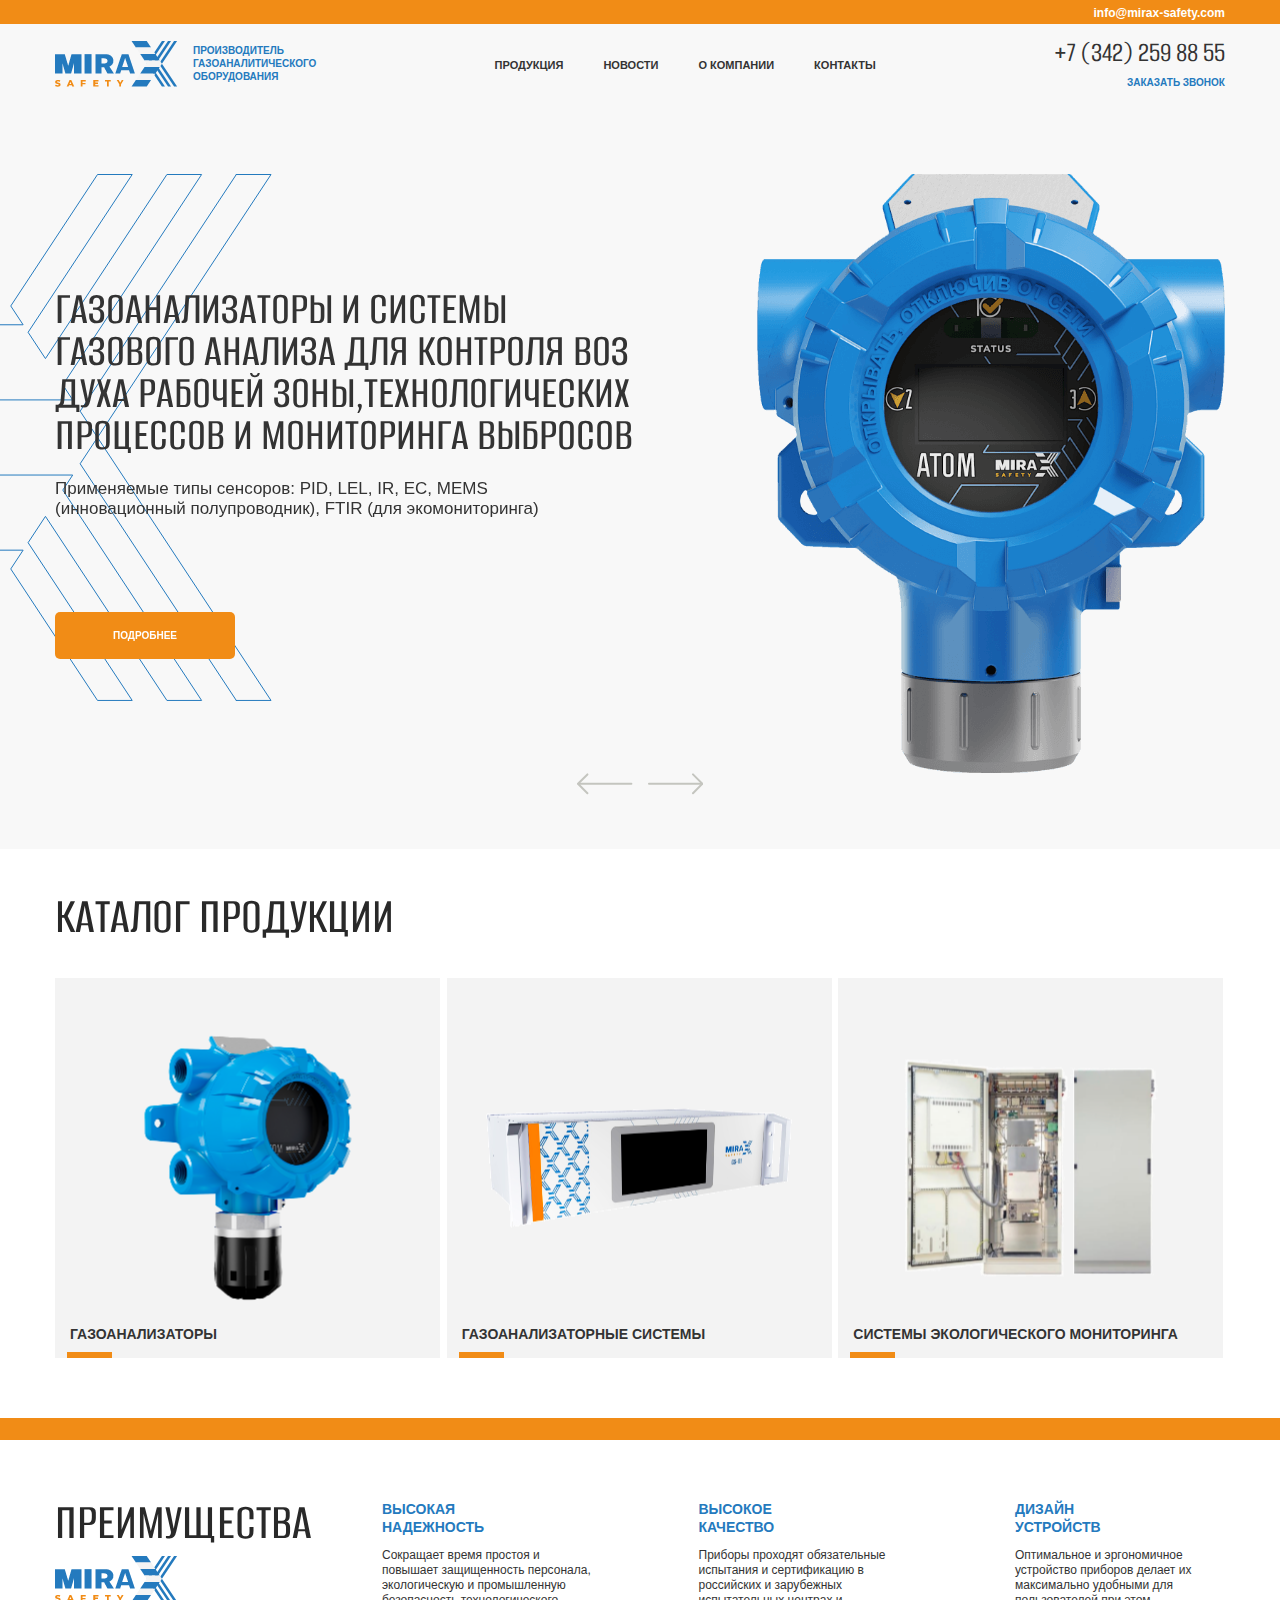
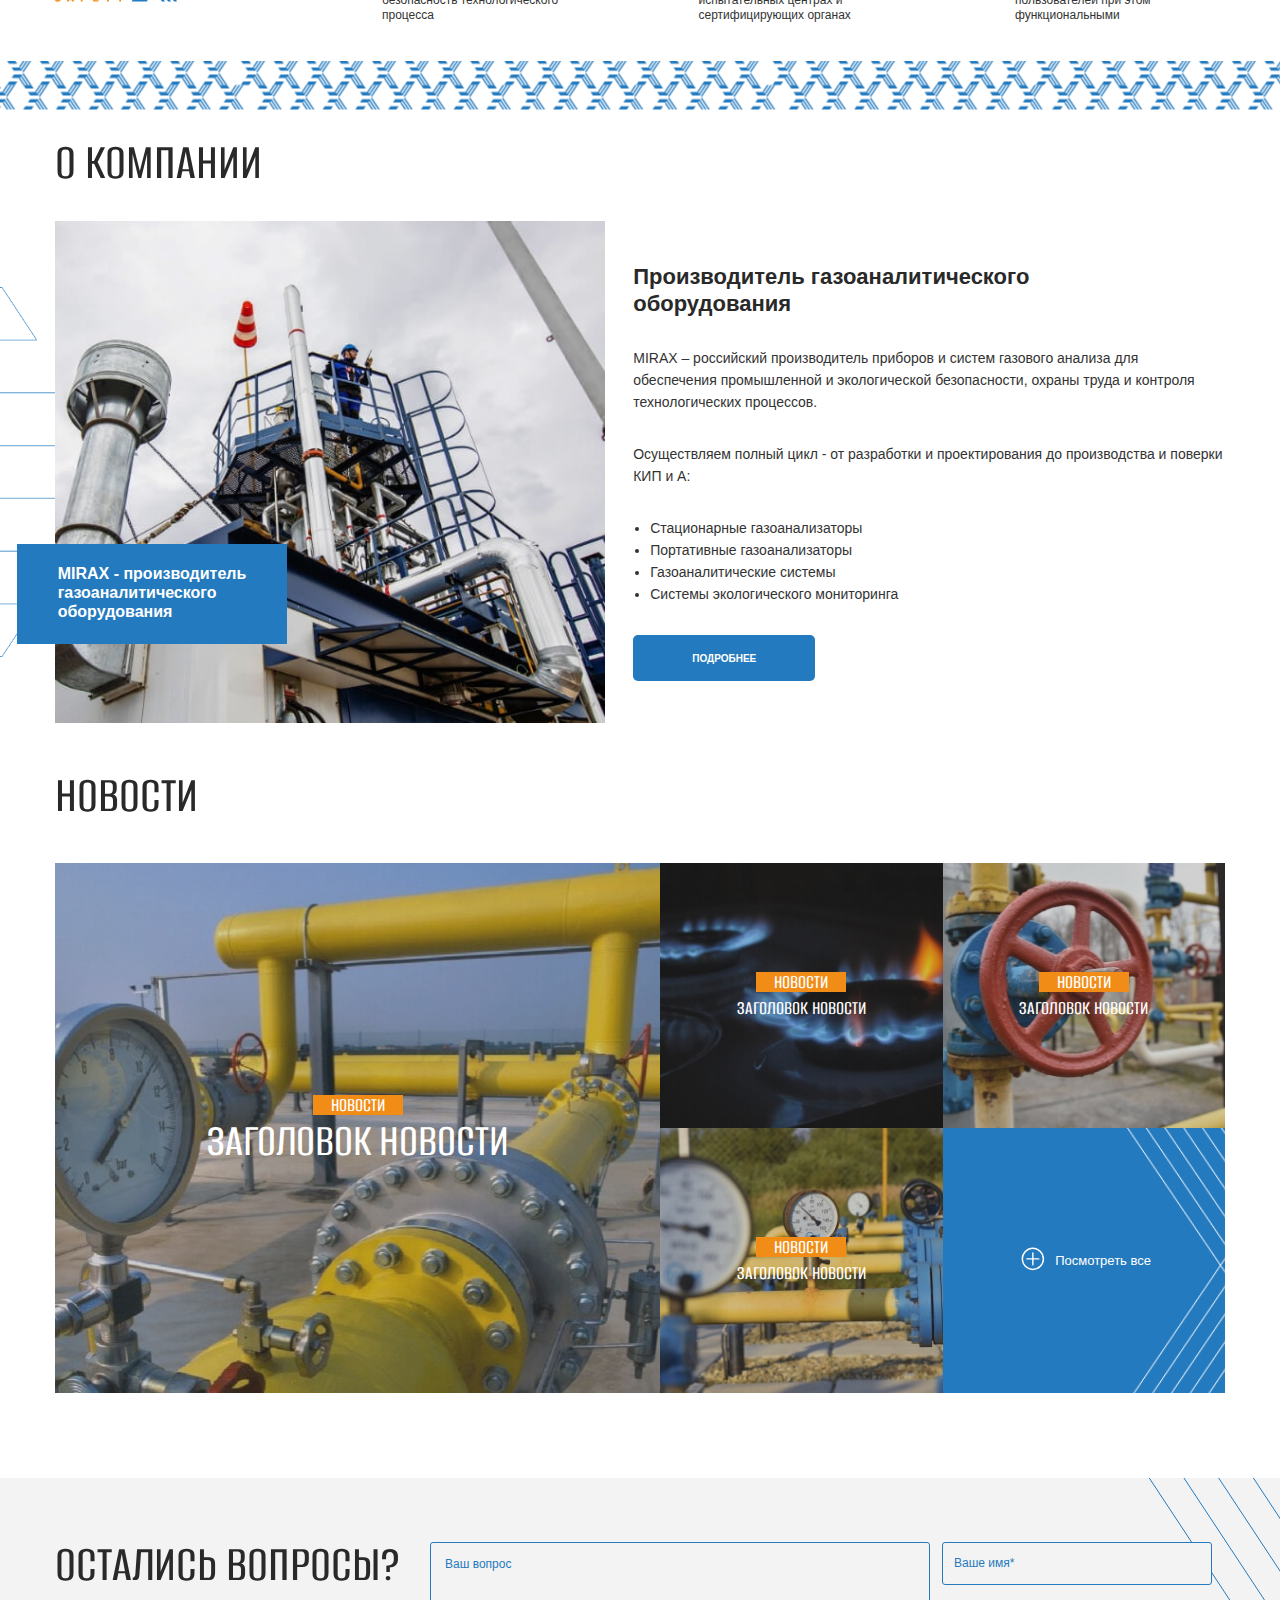
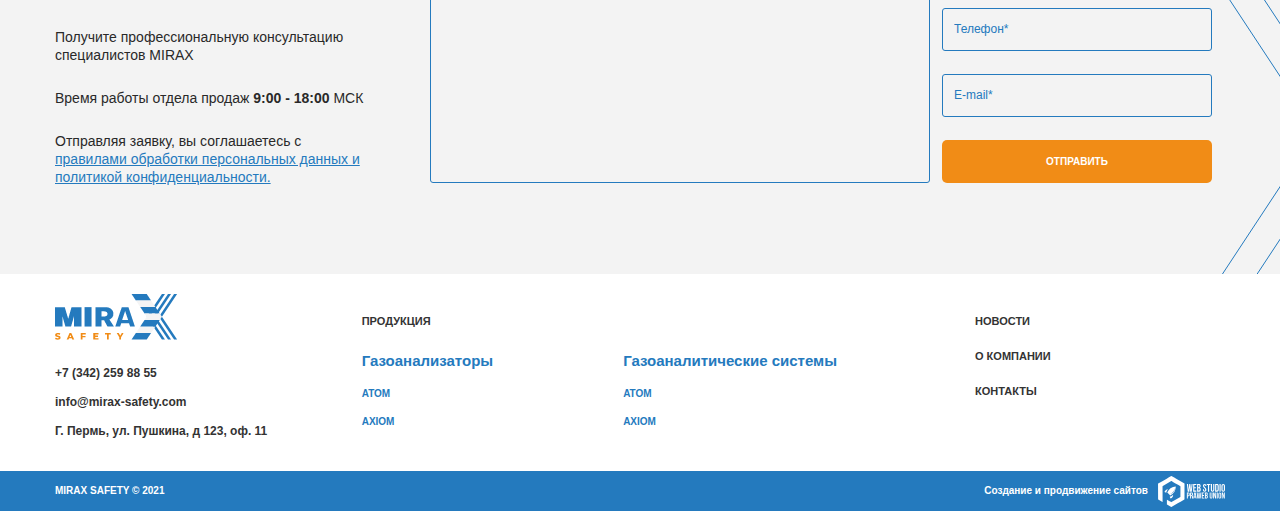
==== commit 1317b446: "added: link for fonts" ====
--- a/index.html
+++ b/index.html
@@ -13,6 +13,12 @@
     <link rel="stylesheet" href="libs/fancybox/fancybox.css" />
     <link rel="stylesheet" href="libs/swiper/swiper-bundle.min.css" />
     <link rel="stylesheet" href="css/main.css" />
+    <link rel="preconnect" href="https://fonts.googleapis.com" />
+    <link rel="preconnect" href="https://fonts.gstatic.com" crossorigin />
+    <link
+      href="https://fonts.googleapis.com/css2?family=Alumni+Sans:wght@500&family=Montserrat:wght@400;500;600;700&display=swap"
+      rel="stylesheet"
+    />
   </head>
   <body>
     <div class="hidden-menu">
--- a/css/main.css
+++ b/css/main.css
@@ -1,10 +1,3 @@
-@font-face {
-  font-family: "Alumni Sans";
-  src: url("../fonts/AlumniSans-Medium.woff2") format("woff2");
-  font-weight: 500;
-  font-style: normal;
-}
-
 @font-face {
   font-family: "Montserrat";
   src: url("../fonts/Montserrat-Regular.woff2") format("woff2");
@@ -101,6 +94,7 @@
   min-height: 330px;
   margin: 0 auto;
   padding: 15px;
+  border-radius: 5px;
   background-color: #F3F3F3;
 }
 
@@ -136,7 +130,7 @@
   font-size: 12px;
   line-height: 15px;
   font-weight: 500;
-  margin: 0 0 25px 0;
+  margin: 0 0 20px 0;
 }
 
 .hidden-form__input::-webkit-input-placeholder {
@@ -2611,6 +2605,793 @@
   color: #F18C16;
 }
 
+.article {
+  padding: 35px 0 65px 0;
+}
+
+.article-title {
+  margin: 0 0 44px 0;
+}
+
+.article-slider {
+  margin: 0 0 59px 0;
+}
+
+.article-slider__nav {
+  display: -webkit-box;
+  display: -ms-flexbox;
+  display: flex;
+  -webkit-box-align: center;
+      -ms-flex-align: center;
+          align-items: center;
+  -webkit-box-pack: justify;
+      -ms-flex-pack: justify;
+          justify-content: space-between;
+  min-height: 43px;
+  padding: 0 18px;
+  background-color: #247ABE;
+  color: #fff;
+}
+
+.article-slider__name {
+  font-family: 'Alumni Sans';
+  font-size: 40px;
+  line-height: 35px;
+  font-weight: 500;
+  text-transform: uppercase;
+}
+
+.article-slider__buttons {
+  width: 80px;
+  display: -webkit-box;
+  display: -ms-flexbox;
+  display: flex;
+  -webkit-box-align: center;
+      -ms-flex-align: center;
+          align-items: center;
+  -webkit-box-pack: justify;
+      -ms-flex-pack: justify;
+          justify-content: space-between;
+}
+
+.article-slider__button--prev, .article-slider__button--next {
+  cursor: pointer;
+}
+
+.article-slider__button--prev svg, .article-slider__button--next svg {
+  stroke: #fff;
+}
+
+.article-slide {
+  padding: 30px 0 25px 0;
+  display: -webkit-box;
+  display: -ms-flexbox;
+  display: flex;
+  -webkit-box-align: center;
+      -ms-flex-align: center;
+          align-items: center;
+  -webkit-box-pack: center;
+      -ms-flex-pack: center;
+          justify-content: center;
+  background-color: #F3F3F3;
+}
+
+.content {
+  color: #292929;
+}
+
+.content p {
+  font-size: 14px;
+  line-height: 22px;
+  font-weight: 500;
+  margin: 0 0 30px 0;
+}
+
+.content p a {
+  font-size: 13px;
+  line-height: 17px;
+  font-weight: 500;
+  color: #247ABE;
+  -webkit-transition: all 0.3s ease;
+  transition: all 0.3s ease;
+}
+
+.content p a:hover {
+  color: #66abe2;
+}
+
+.content h2, .content h3, .content h4, .content h5, .content h6 {
+  text-transform: uppercase;
+  font-family: 'Alumni Sans';
+  font-weight: 500;
+  line-height: 30px;
+  margin: 0 0 40px 0;
+}
+
+.content h2 {
+  font-size: 44px;
+}
+
+.content h3 {
+  font-size: 35px;
+}
+
+.content h4 {
+  font-size: 30px;
+}
+
+.content h5 {
+  font-size: 30px;
+}
+
+.content h6 {
+  font-size: 20px;
+}
+
+.content ul {
+  margin: 0 0 20px 0;
+  padding: 0 0 0 15px;
+}
+
+.content ul li {
+  padding: 0px 0 0 7px;
+  font-weight: 500;
+  font-size: 13px;
+  line-height: 17px;
+}
+
+.content ul li:not(:last-child) {
+  margin: 0 0 25px 0;
+}
+
+.content ol {
+  margin: 0 0 20px 0;
+  padding: 0;
+  list-style: none;
+}
+
+.content ol li {
+  counter-increment: step-counter;
+  padding: 0;
+  font-weight: 500;
+  font-size: 13px;
+  line-height: 17px;
+}
+
+.content ol li:not(:last-child) {
+  margin: 0 0 25px 0;
+}
+
+.content ol li:before {
+  font-family: 'Alumni Sans';
+  font-weight: 500;
+  font-size: 37px;
+  line-height: 33px;
+  margin: 0 5px 0 0;
+  content: counter(step-counter) ".";
+  background: transparent;
+  color: inherit;
+  width: 15px;
+  height: 100%;
+  text-align: center;
+}
+
+.content blockquote {
+  background-color: #F7F7F7;
+  min-height: 108px;
+  font-size: 11px;
+  line-height: 17px;
+  font-weight: 500;
+  background-image: url("../img/article-blockquotes-icon.png");
+  background-repeat: no-repeat;
+  background-position-x: 38px;
+  background-position-y: 50%;
+  background-size: fill;
+  margin: 0 0 50px 0;
+  padding: 37px 37px 40px 110px;
+}
+
+.content table th:nth-child(1), .content table td:nth-child(1) {
+  text-align: center;
+  width: 52px;
+  margin: 0 3px 0 0;
+}
+
+.content table th:nth-child(2), .content table td:nth-child(2) {
+  text-align: left;
+  width: 400px;
+  margin: 0 3px 0 0;
+}
+
+.content table th:nth-child(3), .content table td:nth-child(3) {
+  text-align: left;
+  width: 356px;
+  margin: 0 3px 0 0;
+}
+
+.content table th:nth-child(4), .content table td:nth-child(4) {
+  text-align: left;
+  width: 356px;
+  margin: 0 3px 0 0;
+}
+
+.content table th:nth-child(1), .content table th:nth-child(2), .content table th:nth-child(3), .content table th:nth-child(4) {
+  background-color: #247ABE;
+  color: #fff;
+  text-transform: uppercase;
+  padding: 15px;
+  font-family: 'Alumni Sans', sans-serif;
+  font-weight: 500;
+  font-size: 20px;
+  line-height: normal;
+}
+
+.content table td:nth-child(1), .content table td:nth-child(2), .content table td:nth-child(3), .content table td:nth-child(4) {
+  color: inherit;
+  font-weight: 500;
+  font-size: 16px;
+  line-height: 22px;
+  padding: 10px 15px;
+}
+
+.content table tr:nth-child(even) {
+  background-color: #F7F7F7;
+}
+
+.documents {
+  background-color: #F3F3F3;
+  padding: 28px 0 50px 0;
+}
+
+.documents-title {
+  margin: 0 0 32px 0;
+}
+
+.documents-wrapper {
+  background-color: #fff;
+}
+
+.documents-item:not(:last-child) {
+  margin: 0 0 3px 0;
+}
+
+.documents-item__close {
+  display: none;
+  position: absolute;
+  display: -webkit-box;
+  display: -ms-flexbox;
+  display: flex;
+  -webkit-box-align: center;
+      -ms-flex-align: center;
+          align-items: center;
+  -webkit-box-pack: center;
+      -ms-flex-pack: center;
+          justify-content: center;
+  width: 25px;
+  height: 25px;
+  top: 12px;
+  right: 15px;
+  border: 1px solid #F3F3F3;
+  cursor: pointer;
+  border-radius: 4px;
+  background-color: #247ABE;
+  -webkit-transition: all 0.3s ease;
+  transition: all 0.3s ease;
+  background-color: #247abe;
+  -webkit-transition: all 0.4s ease;
+  transition: all 0.4s ease;
+}
+
+.documents-item__close svg {
+  -webkit-transition: all 0.4s ease;
+  transition: all 0.4s ease;
+  -webkit-transform: rotate(180deg);
+          transform: rotate(180deg);
+  stroke: #fff;
+}
+
+.documents-item__wrapper {
+  position: relative;
+  display: none;
+  padding: 15px;
+}
+
+.documents-item__wrapper ul {
+  max-width: 880px;
+  display: -webkit-box;
+  display: -ms-flexbox;
+  display: flex;
+  -webkit-box-pack: justify;
+      -ms-flex-pack: justify;
+          justify-content: space-between;
+  -webkit-box-align: start;
+      -ms-flex-align: start;
+          align-items: flex-start;
+  margin: 0;
+  padding: 0;
+  list-style: none;
+}
+
+.documents-item__wrapper ul div {
+  display: -webkit-box;
+  display: -ms-flexbox;
+  display: flex;
+  -webkit-box-orient: vertical;
+  -webkit-box-direction: normal;
+      -ms-flex-direction: column;
+          flex-direction: column;
+  -webkit-box-align: start;
+      -ms-flex-align: start;
+          align-items: flex-start;
+  row-gap: 18px;
+  width: 50%;
+  padding: 0 25px 0 0;
+}
+
+.documents-item__wrapper ul li a {
+  display: -webkit-box;
+  display: -ms-flexbox;
+  display: flex;
+  -webkit-box-align: center;
+      -ms-flex-align: center;
+          align-items: center;
+  -webkit-box-pack: start;
+      -ms-flex-pack: start;
+          justify-content: flex-start;
+  text-decoration: none;
+  color: #292929;
+  font-size: 11px;
+  line-height: 15px;
+}
+
+.documents-item__wrapper ul li a img {
+  margin: 0 9px 0 0;
+}
+
+.documents-item__wrapper ul li a:hover {
+  text-decoration: underline;
+}
+
+.documents-name {
+  display: -webkit-box;
+  display: -ms-flexbox;
+  display: flex;
+  -webkit-box-align: center;
+      -ms-flex-align: center;
+          align-items: center;
+  -webkit-box-pack: justify;
+      -ms-flex-pack: justify;
+          justify-content: space-between;
+  text-transform: uppercase;
+  min-height: 49px;
+  padding: 15px;
+  background-color: #247ABE;
+  cursor: pointer;
+  -webkit-transition: all 0.3s ease;
+  transition: all 0.3s ease;
+}
+
+.documents-name h4 {
+  font-family: 'Alumni Sans';
+  font-weight: 500;
+  font-size: 26px;
+  line-height: 26px;
+  text-transform: uppercase;
+  color: #fff;
+  -webkit-transition: all 0.3s ease;
+  transition: all 0.3s ease;
+}
+
+.documents-name__icon {
+  display: -webkit-box;
+  display: -ms-flexbox;
+  display: flex;
+  -webkit-box-align: center;
+      -ms-flex-align: center;
+          align-items: center;
+  -webkit-box-pack: center;
+      -ms-flex-pack: center;
+          justify-content: center;
+  width: 25px;
+  height: 25px;
+  border: 1px solid #F3F3F3;
+  cursor: pointer;
+  border-radius: 4px;
+  background-color: #fff;
+  -webkit-transition: all 0.3s ease;
+  transition: all 0.3s ease;
+}
+
+.documents-name__icon svg {
+  stroke: #247abe;
+  -webkit-transition: all 0.3s ease;
+  transition: all 0.3s ease;
+}
+
+.documents-name_active {
+  background-color: #fff;
+  border-bottom: 1px solid #F3F3F3;
+}
+
+.documents-name_active h4 {
+  color: #292929;
+}
+
+.documents-name_active svg {
+  -webkit-transform: rotate(180deg);
+          transform: rotate(180deg);
+}
+
+.documents-item__close_active svg {
+  -webkit-transform: rotate(180deg);
+          transform: rotate(180deg);
+}
+
+.attachment {
+  padding: 35px 0 51px 0;
+}
+
+.attachment-title {
+  margin: 0 0 26px 0;
+}
+
+.attachment-wrapper p {
+  font-size: 13px;
+  line-height: 17px;
+  font-weight: 500;
+  margin: 0 0 20px 0;
+}
+
+.attachment-wrapper ul {
+  display: -webkit-box;
+  display: -ms-flexbox;
+  display: flex;
+  -webkit-box-orient: vertical;
+  -webkit-box-direction: normal;
+      -ms-flex-direction: column;
+          flex-direction: column;
+  -webkit-box-align: start;
+      -ms-flex-align: start;
+          align-items: flex-start;
+  row-gap: 10px;
+  margin: 0 0 20px 0;
+  padding: 0;
+  list-style: none;
+}
+
+.attachment-wrapper ul li a {
+  display: -webkit-box;
+  display: -ms-flexbox;
+  display: flex;
+  -webkit-box-align: center;
+      -ms-flex-align: center;
+          align-items: center;
+  -webkit-box-pack: start;
+      -ms-flex-pack: start;
+          justify-content: flex-start;
+  text-decoration: none;
+  color: #292929;
+  font-size: 11px;
+  line-height: 15px;
+}
+
+.attachment-wrapper ul li a img {
+  margin: 0 9px 0 0;
+}
+
+.attachment-wrapper ul li a:hover {
+  text-decoration: underline;
+}
+
+.attachment-social {
+  display: -webkit-box;
+  display: -ms-flexbox;
+  display: flex;
+  -webkit-box-align: center;
+      -ms-flex-align: center;
+          align-items: center;
+  -webkit-box-pack: justify;
+      -ms-flex-pack: justify;
+          justify-content: space-between;
+  background-color: #F6F6F6;
+  padding: 12px 15px;
+  min-height: 49px;
+}
+
+.attachment-social__date {
+  color: #247ABE;
+  font-family: 'Alumni Sans';
+  font-size: 16px;
+  line-height: 14px;
+  font-weight: 500;
+  -ms-flex-negative: 0;
+      flex-shrink: 0;
+}
+
+.attachment-social__links {
+  -webkit-box-flex: 1;
+      -ms-flex-positive: 1;
+          flex-grow: 1;
+  display: -webkit-box;
+  display: -ms-flexbox;
+  display: flex;
+  -webkit-box-align: center;
+      -ms-flex-align: center;
+          align-items: center;
+  -webkit-box-pack: justify;
+      -ms-flex-pack: justify;
+          justify-content: space-between;
+  max-width: 400px;
+}
+
+.attachment-social__share {
+  color: #247ABE;
+  font-family: 'Alumni Sans';
+  font-size: 24px;
+  line-height: 21px;
+  font-weight: 500;
+  text-transform: uppercase;
+}
+
+.attachment-social__link {
+  display: -webkit-box;
+  display: -ms-flexbox;
+  display: flex;
+  -webkit-box-align: center;
+      -ms-flex-align: center;
+          align-items: center;
+  -webkit-box-pack: center;
+      -ms-flex-pack: center;
+          justify-content: center;
+  text-decoration: none;
+}
+
+.atom {
+  padding: 32px 0 50px 0;
+}
+
+.atom-title {
+  margin: 0 0 32px 0;
+}
+
+.atom-wrapper {
+  display: -webkit-box;
+  display: -ms-flexbox;
+  display: flex;
+  -webkit-column-gap: 20px;
+          column-gap: 20px;
+}
+
+.atom-info {
+  -ms-grid-row: 1;
+  -ms-grid-row-span: 2;
+  grid-row: 1/3;
+  display: -webkit-box;
+  display: -ms-flexbox;
+  display: flex;
+  -webkit-box-orient: vertical;
+  -webkit-box-direction: normal;
+      -ms-flex-direction: column;
+          flex-direction: column;
+  -webkit-box-align: start;
+      -ms-flex-align: start;
+          align-items: flex-start;
+  max-width: 270px;
+}
+
+.atom-info__links {
+  display: -webkit-box;
+  display: -ms-flexbox;
+  display: flex;
+  -webkit-box-orient: vertical;
+  -webkit-box-direction: normal;
+      -ms-flex-direction: column;
+          flex-direction: column;
+  -webkit-box-align: start;
+      -ms-flex-align: start;
+          align-items: flex-start;
+  width: 100%;
+  row-gap: 2px;
+  margin: 0 0 3px 0;
+}
+
+.atom-info__link {
+  width: 100%;
+  display: -webkit-box;
+  display: -ms-flexbox;
+  display: flex;
+  -webkit-box-align: center;
+      -ms-flex-align: center;
+          align-items: center;
+  -webkit-box-pack: justify;
+      -ms-flex-pack: justify;
+          justify-content: space-between;
+  padding: 13px;
+  font-size: 14px;
+  line-height: 18px;
+  font-weight: bold;
+  text-decoration: none;
+  color: #247ABE;
+  background-color: #F3F3F3;
+  -webkit-transition: all 0.3s ease;
+  transition: all 0.3s ease;
+}
+
+.atom-info__link:hover {
+  background-color: #dadada;
+}
+
+.atom-info__link svg {
+  stroke: #247ABE;
+  -webkit-transform: rotate(180deg);
+          transform: rotate(180deg);
+}
+
+.atom-info__buttons {
+  width: 100%;
+  display: -webkit-box;
+  display: -ms-flexbox;
+  display: flex;
+  -webkit-box-orient: vertical;
+  -webkit-box-direction: normal;
+      -ms-flex-direction: column;
+          flex-direction: column;
+  -webkit-box-align: start;
+      -ms-flex-align: start;
+          align-items: flex-start;
+  row-gap: 3px;
+  margin: 0 0 26px 0;
+}
+
+.atom-info__button {
+  display: -webkit-box;
+  display: -ms-flexbox;
+  display: flex;
+  -webkit-box-align: center;
+      -ms-flex-align: center;
+          align-items: center;
+  -webkit-box-pack: center;
+      -ms-flex-pack: center;
+          justify-content: center;
+  width: 100%;
+  padding: 15px;
+  border-radius: 5px;
+  color: #fff;
+  background-color: #F18C16;
+  font-size: 12px;
+  line-height: 15px;
+  font-weight: bold;
+  text-transform: uppercase;
+  text-decoration: none;
+  -webkit-transition: all 0.3s ease;
+  transition: all 0.3s ease;
+}
+
+.atom-info__button:hover {
+  background-color: #c8710c;
+}
+
+.atom-info__button svg {
+  fill: #fff;
+  margin: 0 6px 0 0;
+}
+
+.atom-info__description {
+  padding: 0 0 20px 0;
+  margin: 0 0 17px 0;
+}
+
+.atom-info__description:not(:last-child) {
+  border-bottom: 1px solid #F3F3F3;
+}
+
+.atom-info__title {
+  font-size: 18px;
+  line-height: 22px;
+  font-weight: bold;
+  margin: 0 0 18px 0;
+}
+
+.atom-info__text {
+  font-size: 13px;
+  line-height: 17px;
+  font-weight: 500;
+}
+
+.atom-main {
+  display: -ms-grid;
+  display: grid;
+  -ms-grid-columns: 270px 1fr;
+      grid-template-columns: 270px 1fr;
+  -ms-grid-rows: (min-content)[3];
+      grid-template-rows: repeat(3, -webkit-min-content);
+      grid-template-rows: repeat(3, min-content);
+  -webkit-column-gap: 20px;
+          column-gap: 20px;
+  row-gap: 40px;
+}
+
+.atom-slider {
+  max-width: 100%;
+  -ms-grid-row: 1;
+  -ms-grid-row-span: 1;
+  grid-row: 1/2;
+}
+
+.atom-slider__block {
+  width: 880px;
+}
+
+.atom-slider__nav {
+  display: -webkit-box;
+  display: -ms-flexbox;
+  display: flex;
+  -webkit-box-align: center;
+      -ms-flex-align: center;
+          align-items: center;
+  -webkit-box-pack: justify;
+      -ms-flex-pack: justify;
+          justify-content: space-between;
+  min-height: 43px;
+  padding: 0 18px;
+  background-color: #247ABE;
+  color: #fff;
+}
+
+.atom-slider__name {
+  font-family: 'Alumni Sans';
+  font-size: 40px;
+  line-height: 35px;
+  font-weight: 500;
+  text-transform: uppercase;
+}
+
+.atom-slider__buttons {
+  width: 80px;
+  display: -webkit-box;
+  display: -ms-flexbox;
+  display: flex;
+  -webkit-box-align: center;
+      -ms-flex-align: center;
+          align-items: center;
+  -webkit-box-pack: justify;
+      -ms-flex-pack: justify;
+          justify-content: space-between;
+}
+
+.atom-slider__button--prev, .atom-slider__button--next {
+  cursor: pointer;
+}
+
+.atom-slider__button--prev svg, .atom-slider__button--next svg {
+  stroke: #fff;
+}
+
+.atom-slide {
+  padding: 25px 50px;
+  display: -webkit-box;
+  display: -ms-flexbox;
+  display: flex;
+  -webkit-box-align: center;
+      -ms-flex-align: center;
+          align-items: center;
+  -webkit-box-pack: center;
+      -ms-flex-pack: center;
+          justify-content: center;
+  background-color: #F3F3F3;
+}
+
+.content-wrapper {
+  -ms-grid-column: 2;
+  -ms-grid-column-span: 1;
+  grid-column: 2/3;
+  -ms-grid-row: 2;
+  -ms-grid-row-span: 1;
+  grid-row: 2/3;
+  width: 880px;
+  margin-left: auto;
+}
+
 @media (max-width: 1440px) {
   .main-slide__bg {
     left: -250px;
@@ -2751,6 +3532,22 @@
   }
   .uncos-slide__text p:not(:last-child) {
     margin: 0 0 20px 0;
+  }
+  .company {
+    padding: 25px 0 40px 0;
+  }
+  .company-image__label {
+    left: -20px;
+    top: 310px;
+  }
+  .company-info__text {
+    line-height: 18px;
+  }
+  .atom-slider__block {
+    width: 670px;
+  }
+  .content-wrapper {
+    width: 670px;
   }
 }
 
@@ -3078,6 +3875,104 @@
   }
   .uncos-slide__text p:not(:last-child) {
     margin: 0 0 10px 0;
+  }
+  .article {
+    padding: 75px 0 45px 0;
+  }
+  .article-title {
+    margin: 0 0 30px 0;
+  }
+  .article-slider {
+    margin: 0 0 35px 0;
+  }
+  .article-slide {
+    padding: 50px;
+  }
+  .content p {
+    font-size: 13px;
+    line-height: 20px;
+    margin: 0 0 20px 0;
+  }
+  .content h2 {
+    font-size: 36px;
+    margin: 0 0 30px 0;
+  }
+  .content h3 {
+    font-size: 30px;
+    margin: 0 0 25px 0;
+  }
+  .content h4 {
+    font-size: 26px;
+    margin: 0 0 20px 0;
+  }
+  .content h5 {
+    font-size: 24px;
+    margin: 0 0 20px 0;
+  }
+  .content ul li:not(:last-child) {
+    margin: 0 0 15px 0;
+  }
+  .content ol li:before {
+    font-size: 21px;
+    line-height: 22px;
+  }
+  .content ol li:not(:last-child) {
+    margin: 0 0 15px 0;
+  }
+  .content blockquote {
+    min-height: 90px;
+    padding: 27px 27px 27px 90px;
+    background-position-x: 25px;
+  }
+  .content table th:nth-child(1), .content table th:nth-child(2), .content table th:nth-child(3), .content table th:nth-child(4) {
+    font-size: 18px;
+  }
+  .content table td:nth-child(1), .content table td:nth-child(2), .content table td:nth-child(3), .content table td:nth-child(4) {
+    font-weight: 500;
+    font-size: 15px;
+    line-height: 20px;
+  }
+  .atom {
+    padding: 70px 0 50px 0;
+  }
+  .atom-title {
+    margin: 0 0 20px 0;
+  }
+  .atom-info {
+    -ms-grid-column: 1;
+    -ms-grid-column-span: 2;
+    grid-column: 1/3;
+    -ms-grid-row: 3;
+    grid-row: 3;
+    row-gap: 10px;
+    margin: 0 auto;
+    max-width: 100%;
+  }
+  .atom-slider__block {
+    width: 100%;
+    -ms-grid-column: 1;
+    -ms-grid-column-span: 2;
+    grid-column: 1/3;
+    -ms-grid-row: 1;
+    -ms-grid-row-span: 1;
+    grid-row: 1/2;
+  }
+  .atom-slider__name {
+    font-size: 26px;
+    line-height: 30px;
+  }
+  .atom-slide img {
+    max-height: 300px;
+  }
+  .content-wrapper {
+    width: 100%;
+    -ms-grid-column: 1;
+    -ms-grid-column-span: 2;
+    grid-column: 1/3;
+    -ms-grid-row: 2;
+    -ms-grid-row-span: 1;
+    grid-row: 2/3;
+    margin: 0 auto;
   }
 }
 
@@ -3346,7 +4241,7 @@
     min-height: 250px;
   }
   .request {
-    padding: 40px 0 30px 0;
+    padding: 30px 0;
   }
   .request-text {
     font-size: 11px;
@@ -3465,6 +4360,130 @@
   .partners-slider {
     padding: 30px 0 0 0;
   }
+  .article {
+    padding: 55px 0 35px 0;
+  }
+  .article-slider__name {
+    font-size: 26px;
+    line-height: 30px;
+  }
+  .article-slide {
+    padding: 30px;
+  }
+  .article-title {
+    margin: 0 0 20px 0;
+  }
+  .content p {
+    font-size: 12px;
+    line-height: 18px;
+  }
+  .content h2 {
+    font-size: 30px;
+    margin: 0px 0 20px 0;
+  }
+  .content h3 {
+    font-size: 26px;
+    margin: 0 0 20px 0;
+  }
+  .content h4 {
+    font-size: 24px;
+    margin: 0 0 15px 0;
+  }
+  .content h5 {
+    font-size: 20px;
+    margin: 0 0 15px 0;
+    line-height: 25px;
+  }
+  .content h6 {
+    font-size: 18px;
+    line-height: 20px;
+    margin: 0 0 15px 0;
+  }
+  .content ul li {
+    font-size: 12px;
+    line-height: 15px;
+  }
+  .content ul li:not(:last-child) {
+    margin: 0 0 10px 0;
+  }
+  .content ol li {
+    font-size: 12px;
+    line-height: 15px;
+  }
+  .content ol li:not(:last-child) {
+    margin: 0 0 10px 0;
+  }
+  .content blockquote {
+    background-position-x: 15px;
+    padding: 20px 20px 20px 75px;
+    margin: 0 0 25px 0;
+  }
+  .content h2 {
+    font-size: 26px;
+  }
+  .content h3 {
+    font-size: 24px;
+  }
+  .content h4 {
+    font-size: 22px;
+  }
+  .content table th:nth-child(1), .content table th:nth-child(2), .content table th:nth-child(3), .content table th:nth-child(4) {
+    padding: 10px;
+  }
+  .content table td:nth-child(1), .content table td:nth-child(2), .content table td:nth-child(3), .content table td:nth-child(4) {
+    padding: 7px 8px;
+  }
+  .content table th:nth-child(1), .content table th:nth-child(2), .content table th:nth-child(3), .content table th:nth-child(4) {
+    font-size: 16px;
+  }
+  .content table td:nth-child(1), .content table td:nth-child(2), .content table td:nth-child(3), .content table td:nth-child(4) {
+    font-size: 12px;
+    line-height: 16px;
+  }
+  .documents {
+    padding: 20px 0 30px 0;
+  }
+  .documents-title {
+    margin: 0 0 20px 0;
+  }
+  .documents-name {
+    padding: 12px;
+  }
+  .documents-name h4 {
+    font-size: 22px;
+    line-height: 22px;
+  }
+  .documents-item__close {
+    right: 12px;
+  }
+  .attachment {
+    padding: 20px 0;
+  }
+  .attachment-wrapper p {
+    font-size: 12px;
+    line-height: 15px;
+  }
+  .attachment-social {
+    -webkit-box-orient: vertical;
+    -webkit-box-direction: normal;
+        -ms-flex-direction: column;
+            flex-direction: column;
+    -webkit-box-align: center;
+        -ms-flex-align: center;
+            align-items: center;
+    row-gap: 15px;
+  }
+  .attachment-social__links {
+    width: 100%;
+    -webkit-box-pack: start;
+        -ms-flex-pack: start;
+            justify-content: flex-start;
+    -ms-flex-wrap: wrap;
+        flex-wrap: wrap;
+    -webkit-column-gap: 12px;
+            column-gap: 12px;
+    row-gap: 10px;
+  }
 }
 
 @media (max-width: 425px) {
@@ -3542,6 +4561,46 @@
   }
   .uncos-slide__date {
     margin: 0 auto 15px;
+  }
+  .article-slide img {
+    max-height: 250px;
+  }
+  .documents-item__wrapper ul {
+    -webkit-box-orient: vertical;
+    -webkit-box-direction: normal;
+        -ms-flex-direction: column;
+            flex-direction: column;
+    row-gap: 15px;
+  }
+  .documents-item__wrapper ul div {
+    row-gap: 15px;
+    width: 100%;
+  }
+  .atom-main {
+    row-gap: 10px;
+  }
+  .atom-slider__block {
+    width: 100%;
+    margin: 0 auto;
+  }
+  .atom-info {
+    row-gap: 14px;
+  }
+  .atom-info__buttons {
+    font-size: 10px;
+    line-height: 12px;
+  }
+  .atom-info__title {
+    font-size: 15px;
+    line-height: 18px;
+    margin: 0 0 12px 0;
+  }
+  .atom-info__text {
+    font-size: 12px;
+    line-height: 15px;
+  }
+  .atom-info__description {
+    margin: 0;
   }
 }
 
@@ -3737,5 +4796,34 @@
     -webkit-transform: translateX(50%);
             transform: translateX(50%);
   }
+  .article-slider__name {
+    font-size: 26px;
+  }
+  .content table th:nth-child(1), .content table th:nth-child(2), .content table th:nth-child(3), .content table th:nth-child(4) {
+    padding: 7px;
+  }
+  .content table td:nth-child(1), .content table td:nth-child(2), .content table td:nth-child(3), .content table td:nth-child(4) {
+    padding: 5px 7px;
+  }
+  .content table th:nth-child(1), .content table th:nth-child(2), .content table th:nth-child(3), .content table th:nth-child(4) {
+    font-size: 14px;
+  }
+  .content table th:nth-child(1), .content table th:nth-child(2), .content table th:nth-child(3), .content table th:nth-child(4) {
+    padding: 7px;
+  }
+  .content table td:nth-child(1), .content table td:nth-child(2), .content table td:nth-child(3), .content table td:nth-child(4) {
+    padding: 5px 7px;
+  }
+  .content table th:nth-child(1), .content table th:nth-child(2), .content table th:nth-child(3), .content table th:nth-child(4) {
+    font-size: 16px;
+  }
+  .content table td:nth-child(1), .content table td:nth-child(2), .content table td:nth-child(3), .content table td:nth-child(4) {
+    font-size: 11px;
+    line-height: 14px;
+  }
+  .attachment-social__share {
+    width: 100%;
+    text-align: center;
+  }
 }
 /*# sourceMappingURL=main.css.map */